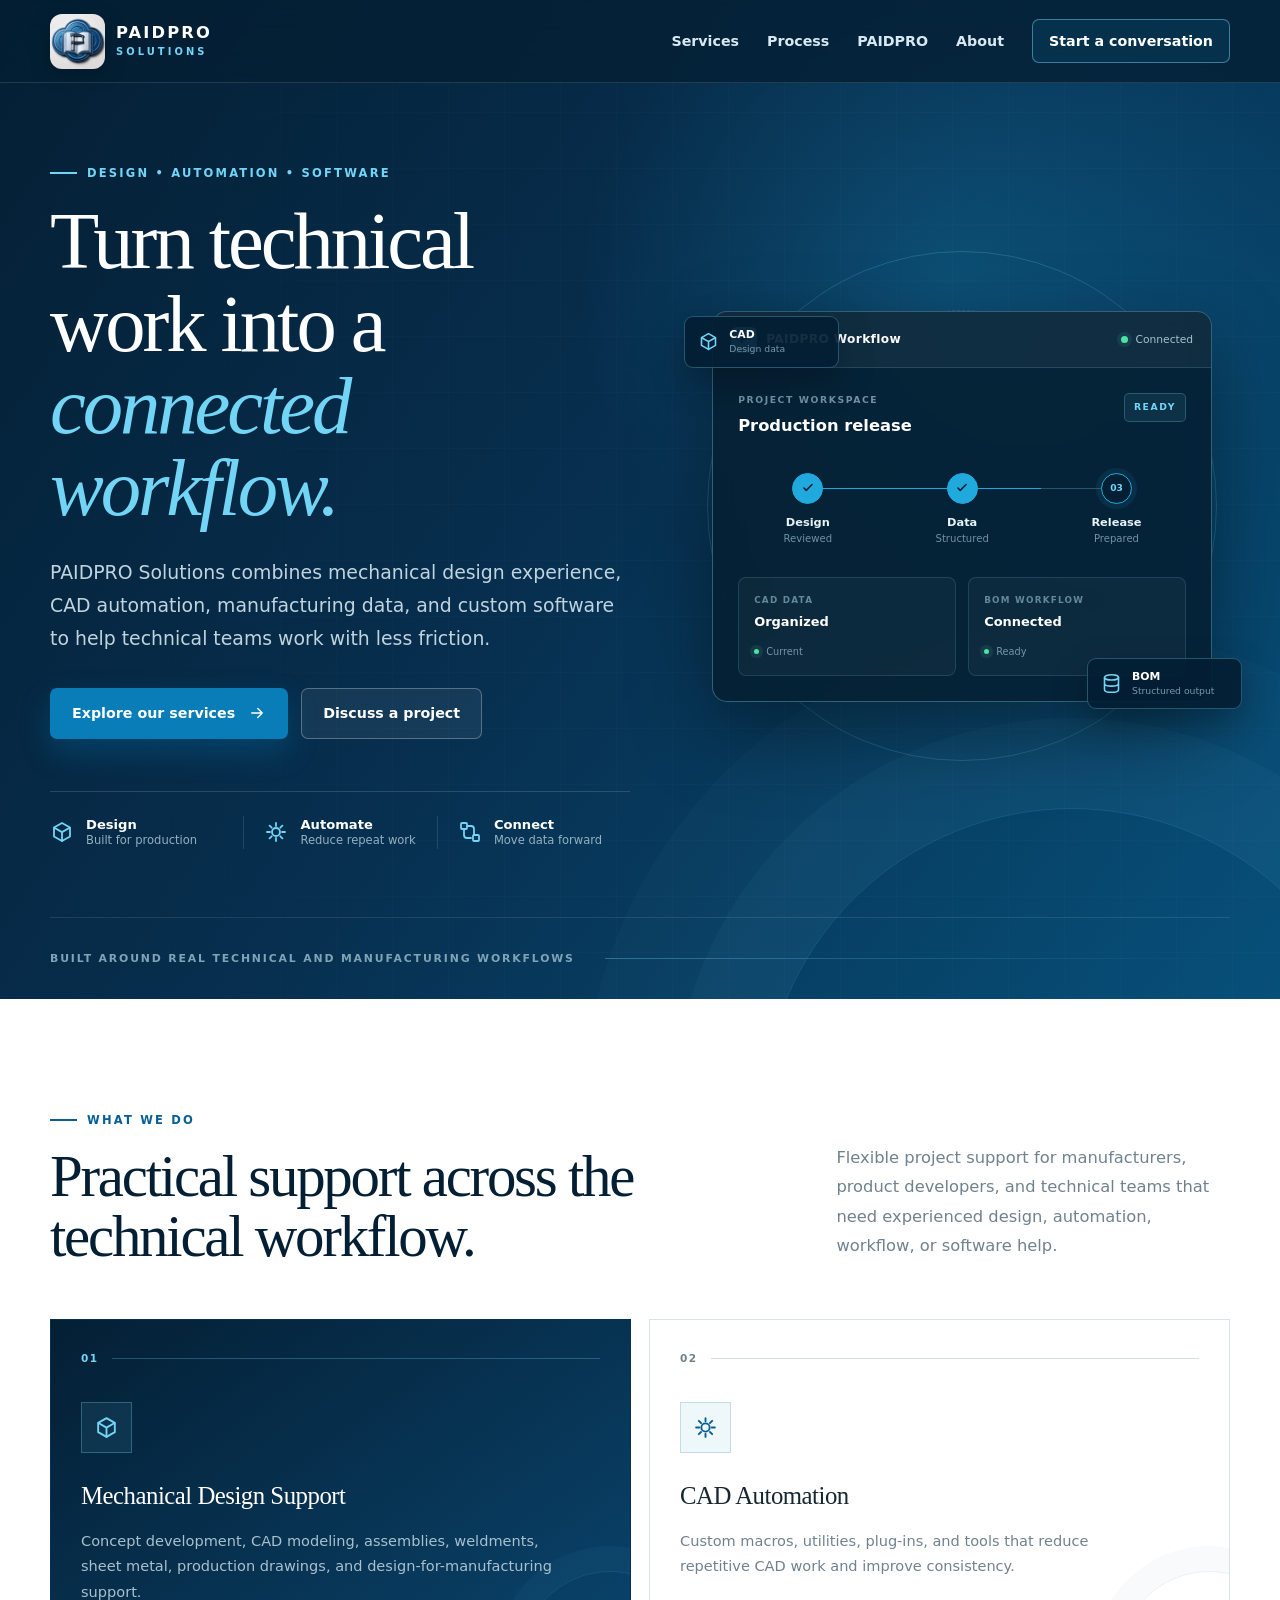
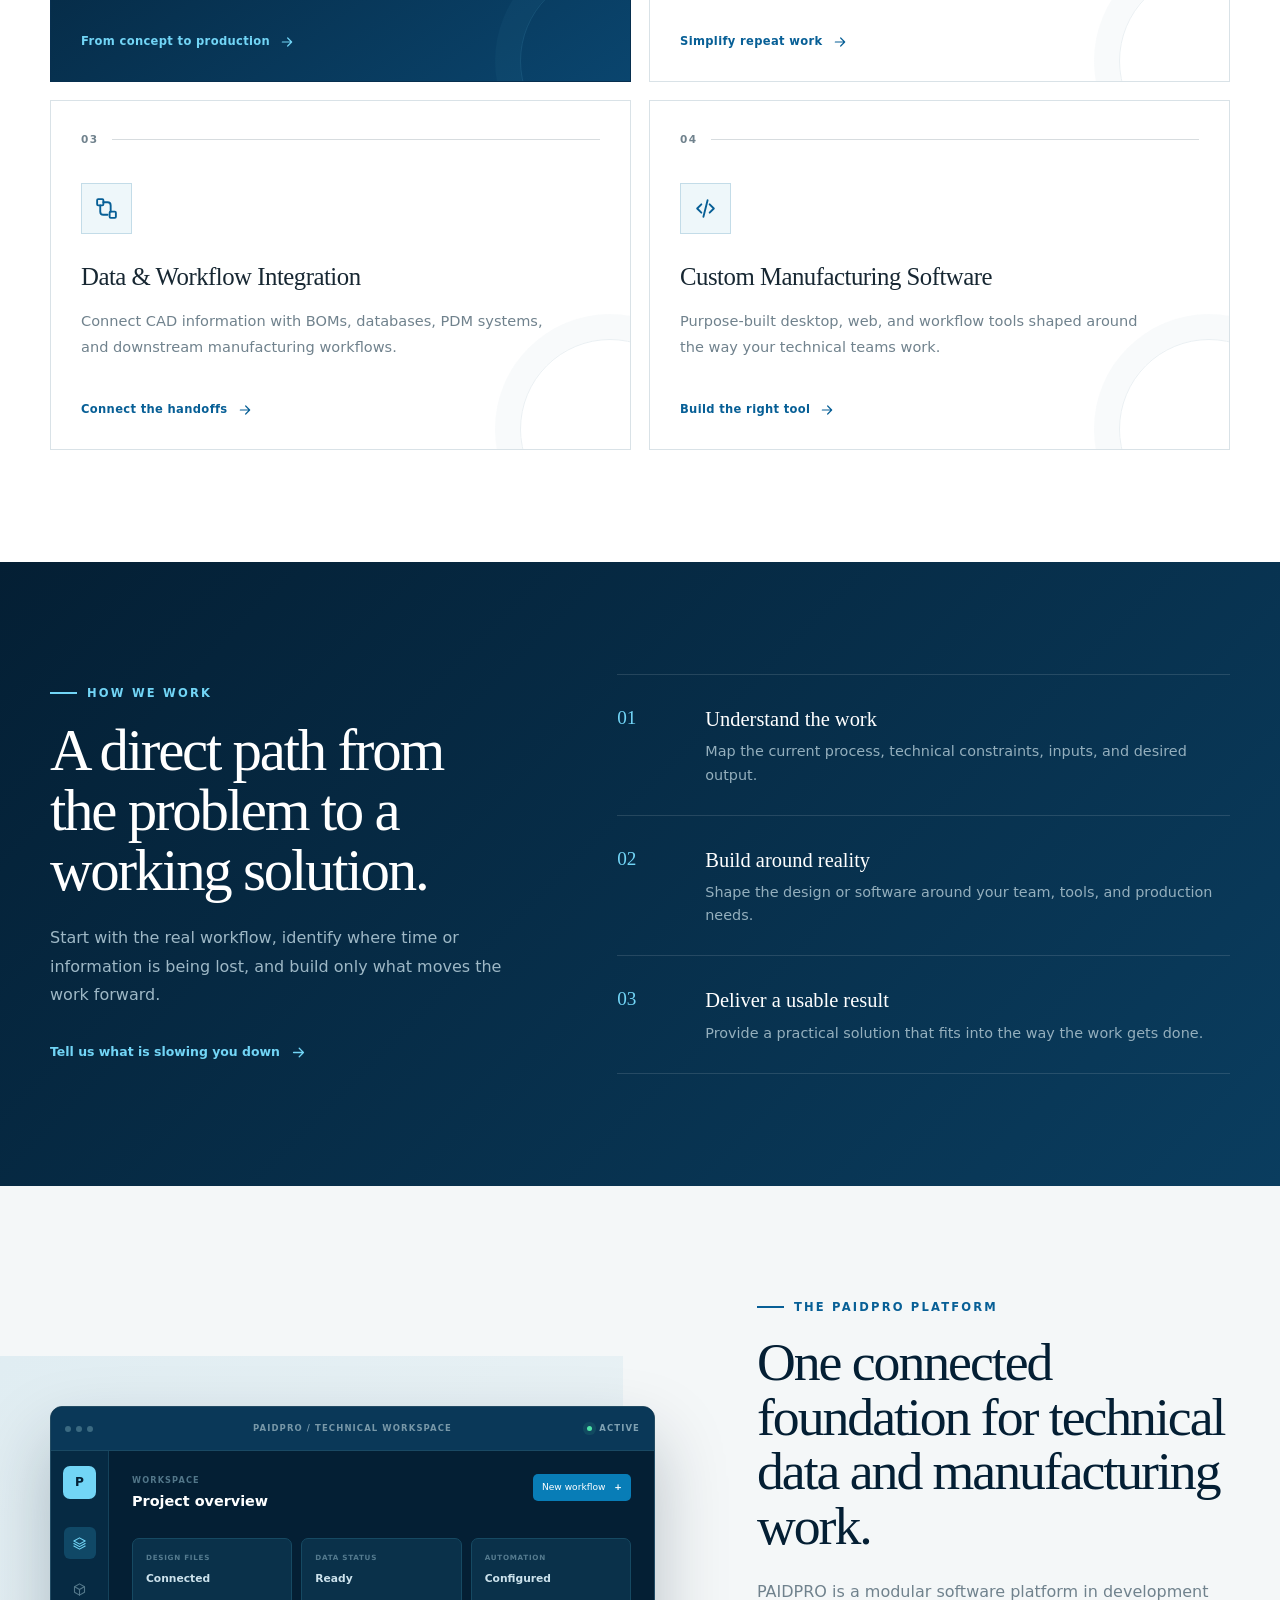
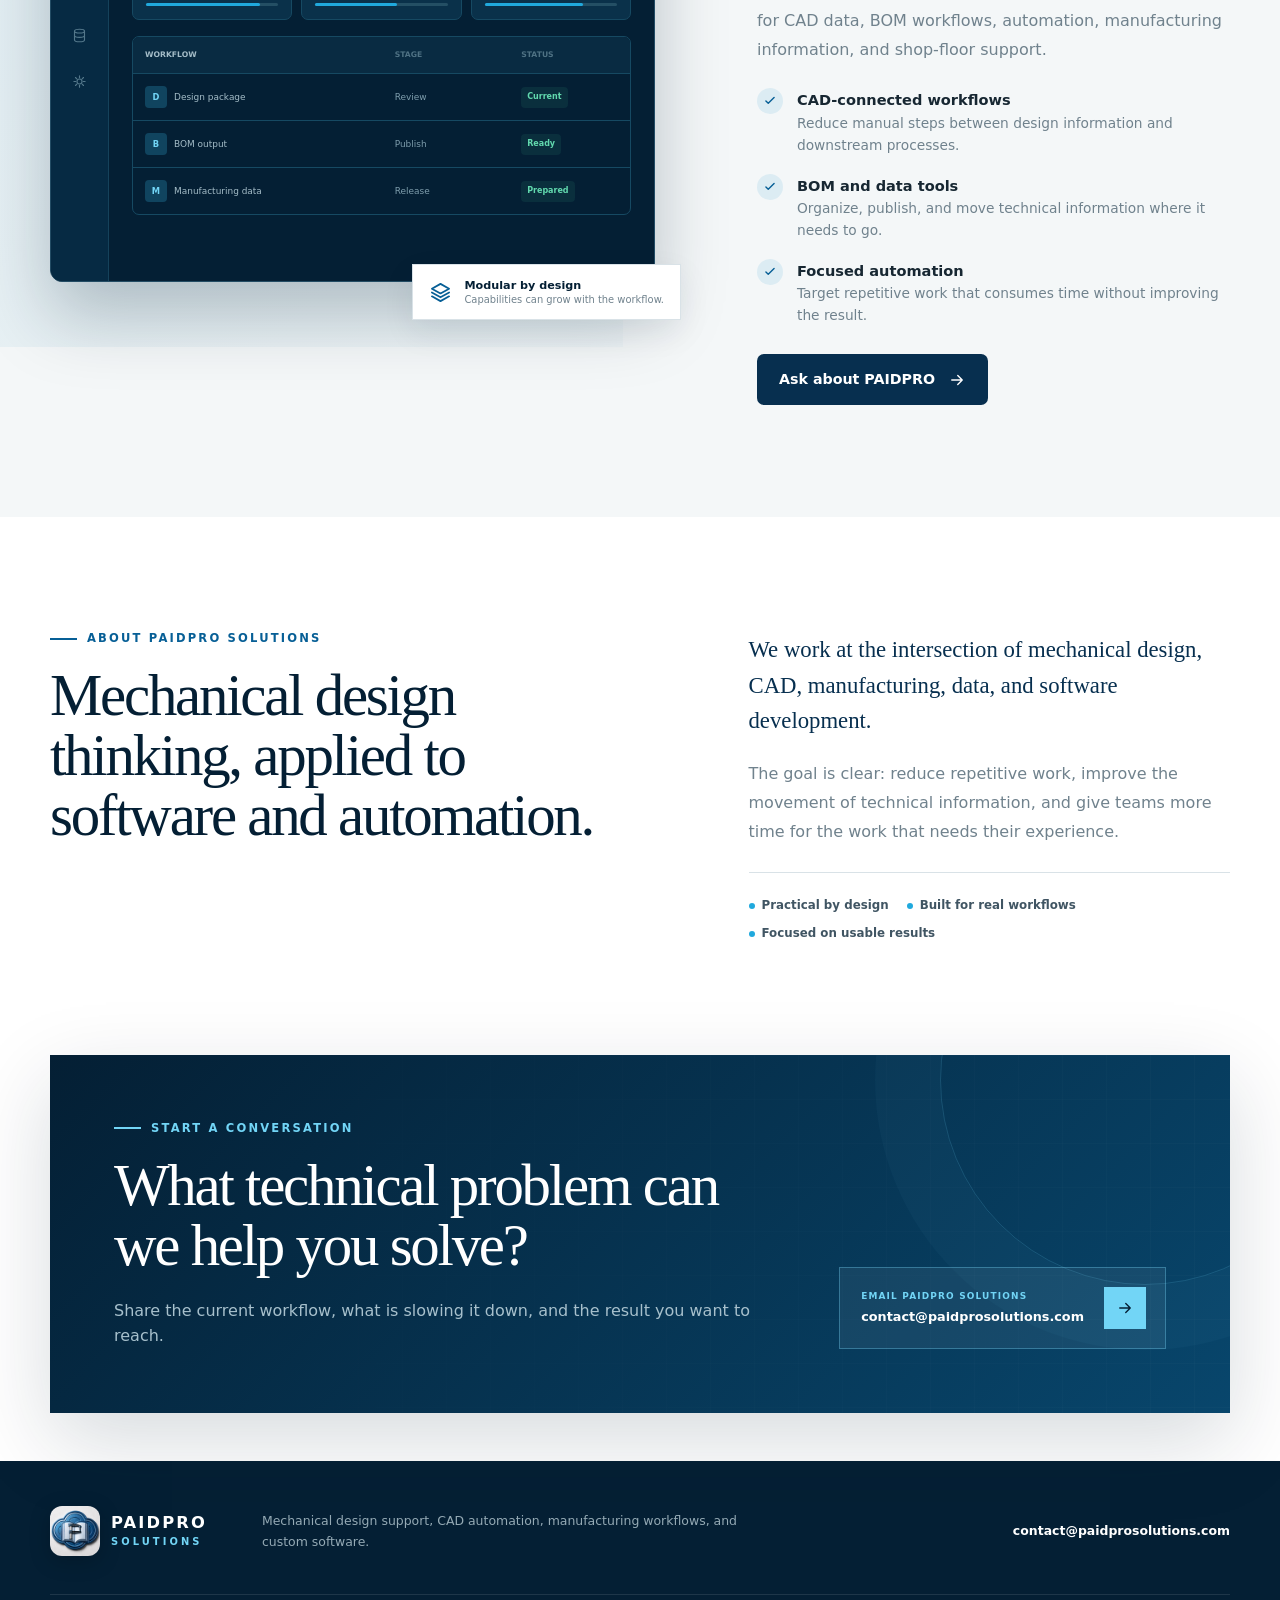
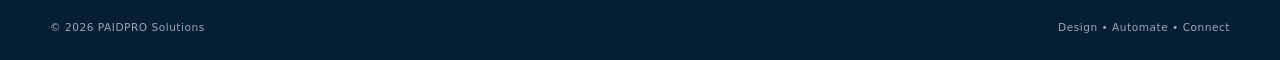
==== index.html @ 62e99c3a "update" ====
<!DOCTYPE html>
<html lang="en">
<head>
  <meta charset="UTF-8" />
  <meta name="viewport" content="width=device-width, initial-scale=1.0" />
  <meta name="description" content="PAIDPRO Solutions provides mechanical design support, CAD automation, manufacturing workflow tools, and custom software development." />
  <meta name="theme-color" content="#072f4f" />
  <title>PAIDPRO Solutions | Design, Automation & Manufacturing Software</title>
  <link rel="icon" type="image/png" href="favicon.png" />
  <link rel="apple-touch-icon" href="apple-touch-icon.png" />
  <link rel="stylesheet" href="styles.css" />
</head>
<body>
  <svg class="icon-library" aria-hidden="true">
    <symbol id="icon-arrow" viewBox="0 0 24 24"><path d="M5 12h14M13 6l6 6-6 6" /></symbol>
    <symbol id="icon-cube" viewBox="0 0 24 24"><path d="m12 3 8 4.5v9L12 21l-8-4.5v-9L12 3Z" /><path d="m4.3 7.7 7.7 4.4 7.7-4.4M12 12v9" /></symbol>
    <symbol id="icon-automation" viewBox="0 0 24 24"><path d="M12 3v3M12 18v3M3 12h3M18 12h3M5.6 5.6l2.1 2.1M16.3 16.3l2.1 2.1M18.4 5.6l-2.1 2.1M7.7 16.3l-2.1 2.1" /><circle cx="12" cy="12" r="4" /></symbol>
    <symbol id="icon-flow" viewBox="0 0 24 24"><rect x="3" y="3" width="6" height="6" rx="1" /><rect x="15" y="15" width="6" height="6" rx="1" /><path d="M9 6h4a3 3 0 0 1 3 3v6M13 18H9a3 3 0 0 1-3-3V9" /></symbol>
    <symbol id="icon-code" viewBox="0 0 24 24"><path d="m8 8-4 4 4 4M16 8l4 4-4 4M14 4l-4 16" /></symbol>
    <symbol id="icon-check" viewBox="0 0 24 24"><path d="m5 12 4 4L19 6" /></symbol>
    <symbol id="icon-layers" viewBox="0 0 24 24"><path d="m12 3 9 5-9 5-9-5 9-5Z" /><path d="m3 12 9 5 9-5M3 16l9 5 9-5" /></symbol>
    <symbol id="icon-database" viewBox="0 0 24 24"><ellipse cx="12" cy="5" rx="8" ry="3" /><path d="M4 5v7c0 1.7 3.6 3 8 3s8-1.3 8-3V5M4 12v7c0 1.7 3.6 3 8 3s8-1.3 8-3v-7" /></symbol>
    <symbol id="icon-menu" viewBox="0 0 24 24"><path d="M4 7h16M4 12h16M4 17h16" /></symbol>
    <symbol id="icon-close" viewBox="0 0 24 24"><path d="m6 6 12 12M18 6 6 18" /></symbol>
  </svg>

  <a class="skip-link" href="#main-content">Skip to content</a>

  <header class="site-header" data-header>
    <div class="container nav-wrap">
      <a class="brand" href="#home" aria-label="PAIDPRO Solutions home">
        <img class="brand-logo" src="images/paidpro-icon.png" alt="" width="58" height="58" />
        <span class="brand-name"><strong>PAIDPRO</strong><span>SOLUTIONS</span></span>
      </a>

      <button class="menu-toggle" type="button" aria-controls="primary-navigation" aria-expanded="false" aria-label="Open navigation">
        <svg class="menu-open" aria-hidden="true"><use href="#icon-menu"></use></svg>
        <svg class="menu-close" aria-hidden="true"><use href="#icon-close"></use></svg>
      </button>

      <nav class="site-nav" id="primary-navigation" aria-label="Primary navigation">
        <a href="#services">Services</a>
        <a href="#process">Process</a>
        <a href="#paidpro">PAIDPRO</a>
        <a href="#about">About</a>
        <a href="#contact" class="nav-cta">Start a conversation</a>
      </nav>
    </div>
  </header>

  <main id="main-content">
    <section id="home" class="hero">
      <div class="hero-grid-lines" aria-hidden="true"></div>
      <div class="container hero-grid">
        <div class="hero-copy">
          <p class="eyebrow"><span></span> Design &bull; Automation &bull; Software</p>
          <h1>Turn technical work into a <em>connected workflow.</em></h1>
          <p class="hero-lead">PAIDPRO Solutions combines mechanical design experience, CAD automation, manufacturing data, and custom software to help technical teams work with less friction.</p>

          <div class="hero-actions">
            <a class="button button-primary" href="#services">Explore our services <svg aria-hidden="true"><use href="#icon-arrow"></use></svg></a>
            <a class="button button-secondary" href="#contact">Discuss a project</a>
          </div>

          <div class="hero-capabilities" aria-label="Core capabilities">
            <div><svg aria-hidden="true"><use href="#icon-cube"></use></svg><span><strong>Design</strong>Built for production</span></div>
            <div><svg aria-hidden="true"><use href="#icon-automation"></use></svg><span><strong>Automate</strong>Reduce repeat work</span></div>
            <div><svg aria-hidden="true"><use href="#icon-flow"></use></svg><span><strong>Connect</strong>Move data forward</span></div>
          </div>
        </div>

        <div class="hero-visual" role="img" aria-label="Concept preview of a connected PAIDPRO design, data, and production workflow">
          <div class="visual-orbit orbit-one" aria-hidden="true"></div>
          <div class="visual-orbit orbit-two" aria-hidden="true"></div>
          <div class="workflow-window">
            <div class="window-header">
              <div class="window-brand"><span class="window-mark">P</span><span>PAIDPRO Workflow</span></div>
              <span class="live-label"><i></i> Connected</span>
            </div>
            <div class="window-body">
              <div class="workflow-heading">
                <div><span>PROJECT WORKSPACE</span><strong>Production release</strong></div>
                <span class="release-tag">READY</span>
              </div>

              <div class="workflow-track" aria-hidden="true">
                <div class="track-line"><span></span></div>
                <div class="track-step complete"><i><svg><use href="#icon-check"></use></svg></i><span><strong>Design</strong>Reviewed</span></div>
                <div class="track-step complete"><i><svg><use href="#icon-check"></use></svg></i><span><strong>Data</strong>Structured</span></div>
                <div class="track-step active"><i>03</i><span><strong>Release</strong>Prepared</span></div>
              </div>

              <div class="workflow-metrics">
                <div><span>CAD DATA</span><strong>Organized</strong><small><i></i> Current</small></div>
                <div><span>BOM WORKFLOW</span><strong>Connected</strong><small><i></i> Ready</small></div>
              </div>
            </div>
          </div>
          <div class="floating-chip chip-cad"><svg aria-hidden="true"><use href="#icon-cube"></use></svg><span><strong>CAD</strong>Design data</span></div>
          <div class="floating-chip chip-bom"><svg aria-hidden="true"><use href="#icon-database"></use></svg><span><strong>BOM</strong>Structured output</span></div>
        </div>
      </div>
      <div class="container hero-note"><span>Built around real technical and manufacturing workflows</span><i aria-hidden="true"></i></div>
    </section>

    <section id="services" class="section services-section">
      <div class="container">
        <div class="section-intro split-heading">
          <div><p class="eyebrow"><span></span> What we do</p><h2>Practical support across the technical workflow.</h2></div>
          <p>Flexible project support for manufacturers, product developers, and technical teams that need experienced design, automation, workflow, or software help.</p>
        </div>

        <div class="service-grid">
          <article class="service-card featured-card">
            <div class="card-topline"><span>01</span><i></i></div>
            <div class="service-icon"><svg aria-hidden="true"><use href="#icon-cube"></use></svg></div>
            <h3>Mechanical Design Support</h3>
            <p>Concept development, CAD modeling, assemblies, weldments, sheet metal, production drawings, and design-for-manufacturing support.</p>
            <span class="card-link">From concept to production <svg aria-hidden="true"><use href="#icon-arrow"></use></svg></span>
          </article>

          <article class="service-card">
            <div class="card-topline"><span>02</span><i></i></div>
            <div class="service-icon"><svg aria-hidden="true"><use href="#icon-automation"></use></svg></div>
            <h3>CAD Automation</h3>
            <p>Custom macros, utilities, plug-ins, and tools that reduce repetitive CAD work and improve consistency.</p>
            <span class="card-link">Simplify repeat work <svg aria-hidden="true"><use href="#icon-arrow"></use></svg></span>
          </article>

          <article class="service-card">
            <div class="card-topline"><span>03</span><i></i></div>
            <div class="service-icon"><svg aria-hidden="true"><use href="#icon-flow"></use></svg></div>
            <h3>Data &amp; Workflow Integration</h3>
            <p>Connect CAD information with BOMs, databases, PDM systems, and downstream manufacturing workflows.</p>
            <span class="card-link">Connect the handoffs <svg aria-hidden="true"><use href="#icon-arrow"></use></svg></span>
          </article>

          <article class="service-card">
            <div class="card-topline"><span>04</span><i></i></div>
            <div class="service-icon"><svg aria-hidden="true"><use href="#icon-code"></use></svg></div>
            <h3>Custom Manufacturing Software</h3>
            <p>Purpose-built desktop, web, and workflow tools shaped around the way your technical teams work.</p>
            <span class="card-link">Build the right tool <svg aria-hidden="true"><use href="#icon-arrow"></use></svg></span>
          </article>
        </div>
      </div>
    </section>

    <section id="process" class="section process-section">
      <div class="container process-grid">
        <div class="process-copy">
          <p class="eyebrow eyebrow-light"><span></span> How we work</p>
          <h2>A direct path from the problem to a working solution.</h2>
          <p>Start with the real workflow, identify where time or information is being lost, and build only what moves the work forward.</p>
          <a class="text-link" href="#contact">Tell us what is slowing you down <svg aria-hidden="true"><use href="#icon-arrow"></use></svg></a>
        </div>

        <ol class="process-list">
          <li><span>01</span><div><strong>Understand the work</strong><p>Map the current process, technical constraints, inputs, and desired output.</p></div></li>
          <li><span>02</span><div><strong>Build around reality</strong><p>Shape the design or software around your team, tools, and production needs.</p></div></li>
          <li><span>03</span><div><strong>Deliver a usable result</strong><p>Provide a practical solution that fits into the way the work gets done.</p></div></li>
        </ol>
      </div>
    </section>

    <section id="paidpro" class="section product-section">
      <div class="container product-grid">
        <div class="product-showcase" role="img" aria-label="Concept preview of the PAIDPRO technical workspace">
          <div class="product-frame">
            <div class="product-frame-bar">
              <div class="frame-dots"><i></i><i></i><i></i></div>
              <span>PAIDPRO / TECHNICAL WORKSPACE</span>
              <span class="frame-status"><i></i> ACTIVE</span>
            </div>
            <div class="product-frame-body">
              <aside class="product-sidebar">
                <div class="product-logo">P</div>
                <span class="selected"><svg aria-hidden="true"><use href="#icon-layers"></use></svg></span>
                <span><svg aria-hidden="true"><use href="#icon-cube"></use></svg></span>
                <span><svg aria-hidden="true"><use href="#icon-database"></use></svg></span>
                <span><svg aria-hidden="true"><use href="#icon-automation"></use></svg></span>
              </aside>
              <div class="product-dashboard">
                <div class="dashboard-title">
                  <div><small>WORKSPACE</small><strong>Project overview</strong></div>
                  <span class="preview-button">New workflow <b>+</b></span>
                </div>
                <div class="dashboard-cards">
                  <div><span>DESIGN FILES</span><strong>Connected</strong><i class="bar bar-long"></i></div>
                  <div><span>DATA STATUS</span><strong>Ready</strong><i class="bar bar-short"></i></div>
                  <div><span>AUTOMATION</span><strong>Configured</strong><i class="bar bar-medium"></i></div>
                </div>
                <div class="dashboard-table">
                  <div class="table-head"><span>Workflow</span><span>Stage</span><span>Status</span></div>
                  <div><span><i class="file-icon">D</i> Design package</span><span>Review</span><b>Current</b></div>
                  <div><span><i class="file-icon">B</i> BOM output</span><span>Publish</span><b>Ready</b></div>
                  <div><span><i class="file-icon">M</i> Manufacturing data</span><span>Release</span><b>Prepared</b></div>
                </div>
              </div>
            </div>
          </div>
          <div class="showcase-tag"><svg aria-hidden="true"><use href="#icon-layers"></use></svg><span><strong>Modular by design</strong>Capabilities can grow with the workflow.</span></div>
        </div>

        <div class="product-copy">
          <p class="eyebrow"><span></span> The PAIDPRO platform</p>
          <h2>One connected foundation for technical data and manufacturing work.</h2>
          <p class="product-lead">PAIDPRO is a modular software platform in development for CAD data, BOM workflows, automation, manufacturing information, and shop-floor support.</p>
          <ul class="feature-list">
            <li><i><svg aria-hidden="true"><use href="#icon-check"></use></svg></i><span><strong>CAD-connected workflows</strong>Reduce manual steps between design information and downstream processes.</span></li>
            <li><i><svg aria-hidden="true"><use href="#icon-check"></use></svg></i><span><strong>BOM and data tools</strong>Organize, publish, and move technical information where it needs to go.</span></li>
            <li><i><svg aria-hidden="true"><use href="#icon-check"></use></svg></i><span><strong>Focused automation</strong>Target repetitive work that consumes time without improving the result.</span></li>
          </ul>
          <a class="button button-dark" href="#contact">Ask about PAIDPRO <svg aria-hidden="true"><use href="#icon-arrow"></use></svg></a>
        </div>
      </div>
    </section>

    <section id="about" class="section about-section">
      <div class="container about-grid">
        <div class="about-heading">
          <p class="eyebrow"><span></span> About PAIDPRO Solutions</p>
          <h2>Mechanical design thinking, applied to software and automation.</h2>
        </div>
        <div class="about-copy">
          <p class="about-lead">We work at the intersection of mechanical design, CAD, manufacturing, data, and software development.</p>
          <p>The goal is clear: reduce repetitive work, improve the movement of technical information, and give teams more time for the work that needs their experience.</p>
          <div class="about-values">
            <span><i></i> Practical by design</span>
            <span><i></i> Built for real workflows</span>
            <span><i></i> Focused on usable results</span>
          </div>
        </div>
      </div>
    </section>

    <section id="contact" class="contact-section">
      <div class="container contact-card">
        <div class="contact-pattern" aria-hidden="true"></div>
        <div class="contact-copy">
          <p class="eyebrow eyebrow-light"><span></span> Start a conversation</p>
          <h2>What technical problem can we help you solve?</h2>
          <p>Share the current workflow, what is slowing it down, and the result you want to reach.</p>
        </div>
        <a class="contact-action" href="mailto:contact@paidprosolutions.com">
          <span><small>EMAIL PAIDPRO SOLUTIONS</small><strong>contact@paidprosolutions.com</strong></span>
          <i><svg aria-hidden="true"><use href="#icon-arrow"></use></svg></i>
        </a>
      </div>
    </section>
  </main>

  <footer class="site-footer">
    <div class="container footer-main">
      <a class="brand footer-brand" href="#home" aria-label="Back to top">
        <img class="brand-logo" src="images/paidpro-icon.png" alt="" width="58" height="58" />
        <span class="brand-name"><strong>PAIDPRO</strong><span>SOLUTIONS</span></span>
      </a>
      <p>Mechanical design support, CAD automation, manufacturing workflows, and custom software.</p>
      <a class="footer-email" href="mailto:contact@paidprosolutions.com">contact@paidprosolutions.com</a>
    </div>
    <div class="container footer-bottom">
      <span>&copy; <span id="year"></span> PAIDPRO Solutions</span>
      <span>Design &bull; Automate &bull; Connect</span>
    </div>
  </footer>

  <script src="script.js"></script>
</body>
</html>
---- styles.css ----
:root {
  --navy-950: #041f34;
  --navy-900: #072f4f;
  --navy-800: #0a456e;
  --blue-700: #075f96;
  --blue-600: #087db7;
  --cyan-500: #20a9dd;
  --cyan-300: #72d5f6;
  --steel-900: #172732;
  --steel-700: #405563;
  --steel-500: #70828d;
  --steel-300: #bdcbd3;
  --steel-200: #d9e2e7;
  --steel-100: #eaf0f3;
  --steel-50: #f4f7f8;
  --white: #ffffff;
  --max-width: 1180px;
  --shadow-sm: 0 12px 32px rgba(10, 44, 67, 0.08);
  --shadow-lg: 0 28px 80px rgba(4, 31, 52, 0.16);
}

*, *::before, *::after { box-sizing: border-box; }
html { scroll-behavior: smooth; scroll-padding-top: 88px; }
body {
  margin: 0;
  color: var(--steel-900);
  background: var(--white);
  font-family: "Segoe UI", Inter, ui-sans-serif, system-ui, -apple-system, BlinkMacSystemFont, sans-serif;
  line-height: 1.6;
  -webkit-font-smoothing: antialiased;
}
body.menu-open { overflow: hidden; }
a { color: inherit; text-decoration: none; }
button { font: inherit; }
svg { display: block; width: 1.25em; height: 1.25em; fill: none; stroke: currentColor; stroke-width: 1.8; stroke-linecap: round; stroke-linejoin: round; }
.icon-library { position: absolute; width: 0; height: 0; overflow: hidden; }
.container { width: min(var(--max-width), calc(100% - 48px)); margin: 0 auto; }
.skip-link { position: fixed; top: 10px; left: 10px; z-index: 3000; padding: 10px 14px; color: var(--white); background: var(--navy-900); border-radius: 6px; transform: translateY(-160%); }
.skip-link:focus { transform: translateY(0); }

.site-header {
  position: fixed;
  inset: 0 0 auto;
  z-index: 1000;
  border-bottom: 1px solid rgba(255, 255, 255, 0.12);
  background: rgba(4, 31, 52, 0.78);
  backdrop-filter: blur(14px);
  transition: background 180ms ease, box-shadow 180ms ease;
}
.site-header.scrolled { background: rgba(4, 31, 52, 0.96); box-shadow: 0 8px 24px rgba(4, 31, 52, 0.14); }
.nav-wrap { min-height: 82px; display: flex; align-items: center; justify-content: space-between; gap: 32px; }
.brand { display: inline-flex; align-items: center; gap: 11px; color: var(--white); }
.brand-logo { width: 55px; height: 55px; object-fit: contain; border-radius: 12px; filter: drop-shadow(0 5px 10px rgba(0, 0, 0, 0.2)); }
.brand-name { display: grid; line-height: 1; }
.brand-name strong { font-size: 1.02rem; letter-spacing: 0.13em; }
.brand-name span { margin-top: 6px; color: var(--cyan-300); font-size: 0.62rem; font-weight: 700; letter-spacing: 0.31em; }
.site-nav { display: flex; align-items: center; gap: 28px; color: #d9e9f1; font-size: 0.89rem; font-weight: 650; }
.site-nav > a:not(.nav-cta) { position: relative; padding: 28px 0; }
.site-nav > a:not(.nav-cta)::after { content: ""; position: absolute; right: 0; bottom: 20px; left: 0; height: 2px; background: var(--cyan-500); transform: scaleX(0); transition: transform 160ms ease; }
.site-nav > a:hover::after, .site-nav > a:focus-visible::after { transform: scaleX(1); }
.nav-cta { padding: 10px 16px; color: var(--white); border: 1px solid rgba(114, 213, 246, 0.48); border-radius: 7px; background: rgba(32, 169, 221, 0.1); }
.nav-cta:hover { background: rgba(32, 169, 221, 0.2); }
.menu-toggle { display: none; width: 44px; height: 44px; padding: 0; color: var(--white); border: 1px solid rgba(255,255,255,.24); border-radius: 7px; background: rgba(255,255,255,.06); align-items: center; justify-content: center; cursor: pointer; }
.menu-toggle svg { width: 23px; height: 23px; }
.menu-close { display: none; }
.menu-toggle[aria-expanded="true"] .menu-open { display: none; }
.menu-toggle[aria-expanded="true"] .menu-close { display: block; }

.hero {
  position: relative;
  overflow: hidden;
  min-height: 860px;
  padding: 164px 0 0;
  color: var(--white);
  background:
    radial-gradient(circle at 74% 28%, rgba(32, 169, 221, 0.22), transparent 31%),
    linear-gradient(125deg, var(--navy-950) 0%, var(--navy-900) 48%, #07507a 100%);
}
.hero::after { content: ""; position: absolute; right: -8%; bottom: -43%; width: 620px; height: 620px; border: 1px solid rgba(114, 213, 246, 0.16); border-radius: 50%; box-shadow: 0 0 0 90px rgba(114, 213, 246, 0.035), 0 0 0 180px rgba(114, 213, 246, 0.025); }
.hero-grid-lines { position: absolute; inset: 0; opacity: 0.2; background-image: linear-gradient(rgba(255,255,255,.08) 1px, transparent 1px), linear-gradient(90deg, rgba(255,255,255,.08) 1px, transparent 1px); background-size: 56px 56px; mask-image: linear-gradient(to right, transparent 3%, black 38%, black 100%); }
.hero-grid { position: relative; z-index: 2; display: grid; grid-template-columns: minmax(0, 1.04fr) minmax(420px, .96fr); gap: 64px; align-items: center; }
.eyebrow { display: flex; align-items: center; gap: 10px; margin: 0 0 18px; color: var(--blue-700); font-size: 0.72rem; font-weight: 800; letter-spacing: 0.19em; text-transform: uppercase; }
.eyebrow > span { width: 27px; height: 2px; background: currentColor; }
.eyebrow-light { color: var(--cyan-300); }
.hero .eyebrow { color: var(--cyan-300); }
.hero h1, .section h2, .contact-card h2 { margin: 0; font-family: Georgia, "Times New Roman", serif; font-weight: 500; letter-spacing: -0.038em; line-height: 1.02; }
.hero h1 { max-width: 720px; font-size: clamp(3.4rem, 6.3vw, 5.5rem); }
.hero h1 em { color: var(--cyan-300); font-weight: 500; }
.hero-lead { max-width: 650px; margin: 27px 0 0; color: #c0d4df; font-size: clamp(1.04rem, 1.6vw, 1.18rem); line-height: 1.75; }
.hero-actions { display: flex; flex-wrap: wrap; gap: 13px; margin-top: 32px; }
.button { min-height: 51px; display: inline-flex; align-items: center; justify-content: center; gap: 13px; padding: 0 21px; border: 1px solid transparent; border-radius: 7px; font-size: 0.89rem; font-weight: 750; transition: transform 160ms ease, background 160ms ease, border-color 160ms ease, box-shadow 160ms ease; }
.button:hover { transform: translateY(-2px); }
.button svg { width: 18px; height: 18px; transition: transform 160ms ease; }
.button:hover svg { transform: translateX(3px); }
.button-primary { color: var(--white); background: var(--blue-600); box-shadow: 0 13px 30px rgba(0, 122, 182, .3); }
.button-primary:hover { background: #098dcc; box-shadow: 0 16px 36px rgba(0, 122, 182, .38); }
.button-secondary { color: var(--white); border-color: rgba(255,255,255,.28); background: rgba(255,255,255,.06); }
.button-secondary:hover { border-color: rgba(255,255,255,.46); background: rgba(255,255,255,.1); }
.hero-capabilities { display: grid; grid-template-columns: repeat(3, 1fr); max-width: 690px; margin-top: 52px; padding-top: 24px; border-top: 1px solid rgba(255,255,255,.14); }
.hero-capabilities > div { display: flex; align-items: center; gap: 12px; padding-right: 16px; }
.hero-capabilities > div + div { padding-left: 20px; border-left: 1px solid rgba(255,255,255,.12); }
.hero-capabilities svg { flex: 0 0 auto; width: 24px; height: 24px; color: var(--cyan-300); }
.hero-capabilities span { display: grid; color: #95b0bf; font-size: 0.72rem; line-height: 1.35; }
.hero-capabilities strong { color: var(--white); font-size: 0.82rem; }

.hero-visual { position: relative; min-height: 520px; display: grid; place-items: center; }
.visual-orbit { position: absolute; border: 1px solid rgba(114, 213, 246, .2); border-radius: 50%; }
.orbit-one { width: 510px; height: 510px; }
.orbit-two { width: 392px; height: 392px; border-style: dashed; animation: slow-spin 55s linear infinite; }
@keyframes slow-spin { to { transform: rotate(360deg); } }
.workflow-window { position: relative; z-index: 2; width: min(100%, 500px); overflow: hidden; border: 1px solid rgba(135, 211, 239, .35); border-radius: 15px; background: rgba(5, 31, 49, .88); box-shadow: 0 30px 80px rgba(0,0,0,.38); backdrop-filter: blur(16px); }
.window-header { min-height: 56px; display: flex; align-items: center; justify-content: space-between; gap: 18px; padding: 0 18px; border-bottom: 1px solid rgba(135, 211, 239, .18); background: rgba(255,255,255,.045); }
.window-brand { display: flex; align-items: center; gap: 9px; font-size: .76rem; font-weight: 750; letter-spacing: .03em; }
.window-mark { width: 26px; height: 26px; display: grid; place-items: center; color: var(--navy-950); border-radius: 6px; background: var(--cyan-300); font-size: .75rem; font-weight: 900; }
.live-label { display: flex; align-items: center; gap: 7px; color: #a7c1ce; font-size: .67rem; }
.live-label i, .workflow-metrics small i, .frame-status i { width: 7px; height: 7px; border-radius: 50%; background: #4de2a6; box-shadow: 0 0 0 4px rgba(77,226,166,.1); }
.window-body { padding: 25px; }
.workflow-heading { display: flex; align-items: flex-start; justify-content: space-between; gap: 20px; }
.workflow-heading > div { display: grid; gap: 5px; }
.workflow-heading span { color: #6f94a7; font-size: .58rem; font-weight: 800; letter-spacing: .17em; }
.workflow-heading strong { font-size: 1.02rem; }
.release-tag { padding: 6px 9px; color: var(--cyan-300) !important; border: 1px solid rgba(114,213,246,.25); border-radius: 5px; background: rgba(114,213,246,.08); }
.workflow-track { position: relative; display: grid; grid-template-columns: repeat(3, 1fr); gap: 15px; margin: 34px 0 30px; }
.track-line { position: absolute; top: 15px; left: 15%; right: 15%; height: 1px; background: #28546a; }
.track-line span { display: block; width: 75%; height: 1px; background: var(--cyan-500); }
.track-step { position: relative; z-index: 1; display: grid; place-items: center; gap: 9px; text-align: center; }
.track-step i { width: 31px; height: 31px; display: grid; place-items: center; color: #7694a4; border: 1px solid #2b586e; border-radius: 50%; background: var(--navy-950); font-size: .57rem; font-style: normal; font-weight: 800; }
.track-step.complete i { color: var(--navy-950); border-color: var(--cyan-500); background: var(--cyan-500); }
.track-step.active i { color: var(--cyan-300); border-color: var(--cyan-500); box-shadow: 0 0 0 5px rgba(32,169,221,.09); }
.track-step svg { width: 14px; height: 14px; stroke-width: 2.7; }
.track-step span { display: grid; color: #6f94a7; font-size: .63rem; }
.track-step strong { color: #e8f3f7; font-size: .71rem; }
.workflow-metrics { display: grid; grid-template-columns: 1fr 1fr; gap: 12px; }
.workflow-metrics > div { display: grid; padding: 15px; border: 1px solid rgba(135,211,239,.15); border-radius: 8px; background: rgba(255,255,255,.035); }
.workflow-metrics span { color: #63899c; font-size: .55rem; font-weight: 800; letter-spacing: .14em; }
.workflow-metrics strong { margin: 5px 0 11px; font-size: .81rem; }
.workflow-metrics small { display: flex; align-items: center; gap: 7px; color: #7697a7; font-size: .61rem; }
.workflow-metrics small i { width: 5px; height: 5px; }
.floating-chip { position: absolute; z-index: 3; min-width: 155px; display: flex; align-items: center; gap: 10px; padding: 11px 13px; border: 1px solid rgba(114,213,246,.3); border-radius: 9px; background: rgba(4,31,52,.93); box-shadow: 0 14px 35px rgba(0,0,0,.25); }
.floating-chip svg { flex: 0 0 auto; width: 21px; height: 21px; color: var(--cyan-300); }
.floating-chip span { display: grid; color: #7898a8; font-size: .58rem; line-height: 1.35; }
.floating-chip strong { color: var(--white); font-size: .68rem; }
.chip-cad { top: 70px; left: -10px; }
.chip-bom { right: -12px; bottom: 57px; }
.hero-note { position: relative; z-index: 2; min-height: 82px; display: flex; align-items: center; gap: 30px; margin-top: 68px; color: #7fa4b6; border-top: 1px solid rgba(255,255,255,.1); font-size: .68rem; font-weight: 750; letter-spacing: .17em; text-transform: uppercase; }
.hero-note i { flex: 1; height: 1px; background: linear-gradient(90deg, rgba(114,213,246,.35), transparent); }

.section { padding: 112px 0; }
.section h2, .contact-card h2 { font-size: clamp(2.55rem, 4.6vw, 4rem); color: var(--navy-950); }
.split-heading { display: grid; grid-template-columns: minmax(0, 1.15fr) minmax(280px, .65fr); gap: 90px; align-items: end; margin-bottom: 52px; }
.split-heading > p { margin: 0 0 7px; color: var(--steel-500); font-size: 1.02rem; line-height: 1.8; }
.service-grid { display: grid; grid-template-columns: repeat(2, 1fr); gap: 18px; }
.service-card { position: relative; min-height: 350px; display: flex; flex-direction: column; padding: 30px; overflow: hidden; border: 1px solid var(--steel-200); background: var(--white); transition: transform 180ms ease, box-shadow 180ms ease, border-color 180ms ease; }
.service-card:hover { z-index: 2; transform: translateY(-5px); border-color: #b2d3e3; box-shadow: var(--shadow-lg); }
.service-card::after { content: ""; position: absolute; right: -70px; bottom: -70px; width: 180px; height: 180px; border: 1px solid var(--steel-100); border-radius: 50%; box-shadow: 0 0 0 25px rgba(234,240,243,.34); }
.featured-card { color: var(--white); border-color: var(--navy-900); background: linear-gradient(145deg, var(--navy-950), var(--navy-800)); }
.featured-card::after { border-color: rgba(114,213,246,.12); box-shadow: 0 0 0 25px rgba(114,213,246,.035); }
.card-topline { display: flex; align-items: center; gap: 13px; color: var(--steel-500); font-size: .66rem; font-weight: 800; letter-spacing: .14em; }
.featured-card .card-topline { color: var(--cyan-300); }
.card-topline i { flex: 1; height: 1px; background: currentColor; opacity: .28; }
.service-icon { width: 51px; height: 51px; display: grid; place-items: center; margin: 35px 0 23px; color: var(--blue-700); border: 1px solid #c3dce8; background: #eef7fa; }
.service-icon svg { width: 25px; height: 25px; }
.featured-card .service-icon { color: var(--cyan-300); border-color: rgba(114,213,246,.3); background: rgba(114,213,246,.08); }
.service-card h3 { margin: 0 0 12px; font-family: Georgia, "Times New Roman", serif; font-size: 1.55rem; font-weight: 500; letter-spacing: -.02em; }
.service-card p { max-width: 480px; margin: 0; color: var(--steel-500); font-size: .91rem; line-height: 1.75; }
.featured-card p { color: #a9c1ce; }
.card-link { position: relative; z-index: 1; display: flex; align-items: center; gap: 9px; margin-top: auto; padding-top: 28px; color: var(--blue-700); font-size: .72rem; font-weight: 800; letter-spacing: .03em; }
.featured-card .card-link { color: var(--cyan-300); }
.card-link svg { width: 16px; height: 16px; }

.process-section { color: var(--white); background: linear-gradient(135deg, var(--navy-950), #0a3d5f); }
.process-grid { display: grid; grid-template-columns: minmax(0, .86fr) minmax(420px, 1.14fr); gap: 105px; align-items: center; }
.process-copy h2 { color: var(--white); }
.process-copy > p:not(.eyebrow) { max-width: 530px; margin: 23px 0 28px; color: #9eb8c6; line-height: 1.8; }
.text-link { display: inline-flex; align-items: center; gap: 10px; color: var(--cyan-300); font-size: .78rem; font-weight: 800; }
.text-link svg { width: 17px; height: 17px; }
.process-list { padding: 0; margin: 0; list-style: none; border-top: 1px solid rgba(255,255,255,.12); }
.process-list li { display: grid; grid-template-columns: 66px 1fr; gap: 22px; padding: 28px 0; border-bottom: 1px solid rgba(255,255,255,.12); }
.process-list > li > span { color: var(--cyan-300); font-family: Georgia, "Times New Roman", serif; font-size: 1.2rem; }
.process-list div { display: grid; gap: 5px; }
.process-list strong { font-family: Georgia, "Times New Roman", serif; font-size: 1.28rem; font-weight: 500; }
.process-list p { margin: 0; color: #94afbd; font-size: .9rem; }

.product-section { overflow: hidden; background: var(--steel-50); }
.product-grid { display: grid; grid-template-columns: minmax(0, 1.08fr) minmax(370px, .82fr); gap: 84px; align-items: center; }
.product-showcase { position: relative; min-width: 0; padding: 50px 18px 65px 0; }
.product-showcase::before { content: ""; position: absolute; inset: 0 8% 0 -30vw; background: linear-gradient(135deg, #dcebf1, #eef4f6); }
.product-frame { position: relative; z-index: 1; overflow: hidden; border: 1px solid #234c64; border-radius: 12px; background: var(--navy-950); box-shadow: 0 34px 70px rgba(4,31,52,.25); }
.product-frame-bar { min-height: 44px; display: grid; grid-template-columns: 1fr auto 1fr; align-items: center; padding: 0 14px; color: #7898a8; border-bottom: 1px solid #1a4963; background: #0a3858; font-size: .53rem; font-weight: 800; letter-spacing: .13em; }
.frame-dots { display: flex; gap: 5px; }
.frame-dots i { width: 6px; height: 6px; border-radius: 50%; background: #3b6a81; }
.frame-status { justify-self: end; display: flex; align-items: center; gap: 7px; color: #7fa1b2; }
.frame-status i { width: 5px; height: 5px; }
.product-frame-body { min-height: 430px; display: grid; grid-template-columns: 58px 1fr; }
.product-sidebar { display: flex; align-items: center; flex-direction: column; gap: 14px; padding: 15px 9px; border-right: 1px solid #15425b; background: #062a43; }
.product-logo { width: 33px; height: 33px; display: grid; place-items: center; margin-bottom: 14px; color: var(--navy-950); border-radius: 7px; background: var(--cyan-300); font-size: .76rem; font-weight: 900; }
.product-sidebar > span { width: 32px; height: 32px; display: grid; place-items: center; color: #54788b; border-radius: 6px; }
.product-sidebar > span.selected { color: var(--cyan-300); background: #104866; }
.product-sidebar svg { width: 15px; height: 15px; }
.product-dashboard { min-width: 0; padding: 23px; }
.dashboard-title { display: flex; align-items: flex-start; justify-content: space-between; gap: 15px; }
.dashboard-title > div { display: grid; gap: 3px; }
.dashboard-title small { color: #527689; font-size: .51rem; font-weight: 800; letter-spacing: .14em; }
.dashboard-title strong { color: var(--white); font-size: .9rem; }
.preview-button { padding: 6px 9px; color: var(--white); border-radius: 5px; background: var(--blue-600); font-size: .57rem; }
.preview-button b { margin-left: 6px; }
.dashboard-cards { display: grid; grid-template-columns: repeat(3, 1fr); gap: 9px; margin: 25px 0 16px; }
.dashboard-cards > div { min-width: 0; display: grid; padding: 13px; overflow: hidden; border: 1px solid #164962; border-radius: 7px; background: #0a314a; }
.dashboard-cards span { color: #557b8f; font-size: .45rem; font-weight: 800; letter-spacing: .1em; white-space: nowrap; }
.dashboard-cards strong { margin: 6px 0 16px; color: #cce2ec; font-size: .67rem; }
.bar { position: relative; display: block; height: 3px; border-radius: 5px; background: #244f64; }
.bar::after { content: ""; display: block; height: 3px; border-radius: 5px; background: var(--cyan-500); }
.bar-long::after { width: 86%; }
.bar-short::after { width: 62%; }
.bar-medium::after { width: 74%; }
.dashboard-table { overflow: hidden; border: 1px solid #164962; border-radius: 7px; }
.dashboard-table > div { min-width: 390px; display: grid; grid-template-columns: 1.35fr .65fr .55fr; align-items: center; gap: 12px; padding: 12px; color: #7e9dac; border-bottom: 1px solid #164962; font-size: .56rem; }
.dashboard-table > div:last-child { border: 0; }
.dashboard-table .table-head { color: #4f7284; background: #092b42; font-size: .48rem; font-weight: 800; text-transform: uppercase; }
.dashboard-table span:first-child { display: flex; align-items: center; gap: 7px; color: #a5bdc8; }
.file-icon { width: 22px; height: 22px; display: grid; place-items: center; color: var(--cyan-300); border-radius: 4px; background: #10445f; font-size: .52rem; font-style: normal; font-weight: 800; }
.dashboard-table b { width: fit-content; padding: 4px 6px; color: #62d9ae; border-radius: 4px; background: rgba(77,226,166,.08); font-size: .5rem; }
.showcase-tag { position: absolute; z-index: 2; right: -8px; bottom: 27px; display: flex; align-items: center; gap: 12px; padding: 13px 16px; border: 1px solid var(--steel-200); background: var(--white); box-shadow: var(--shadow-sm); }
.showcase-tag svg { width: 23px; height: 23px; color: var(--blue-700); }
.showcase-tag span { display: grid; color: var(--steel-500); font-size: .62rem; line-height: 1.35; }
.showcase-tag strong { color: var(--navy-950); font-size: .7rem; }
.product-copy h2 { font-size: clamp(2.5rem, 4.2vw, 3.75rem); }
.product-lead { margin: 24px 0; color: var(--steel-500); line-height: 1.8; }
.feature-list { display: grid; gap: 18px; padding: 0; margin: 0 0 28px; list-style: none; }
.feature-list li { display: grid; grid-template-columns: 28px 1fr; gap: 12px; }
.feature-list > li > i { width: 26px; height: 26px; display: grid; place-items: center; color: var(--blue-700); border-radius: 50%; background: #dcecf3; }
.feature-list svg { width: 14px; height: 14px; stroke-width: 2.4; }
.feature-list span { display: grid; color: var(--steel-500); font-size: .86rem; line-height: 1.6; }
.feature-list strong { color: var(--steel-900); font-size: .91rem; }
.button-dark { color: var(--white); background: var(--navy-900); }
.button-dark:hover { background: var(--navy-800); }

.about-grid { display: grid; grid-template-columns: minmax(0, .88fr) minmax(360px, .72fr); gap: 110px; align-items: start; }
.about-lead { margin-top: 3px !important; color: var(--navy-900) !important; font-family: Georgia, "Times New Roman", serif; font-size: 1.42rem !important; line-height: 1.55 !important; }
.about-copy > p { margin: 22px 0 0; color: var(--steel-500); line-height: 1.8; }
.about-values { display: flex; flex-wrap: wrap; gap: 9px 18px; margin-top: 26px; padding-top: 23px; border-top: 1px solid var(--steel-200); }
.about-values span { display: flex; align-items: center; gap: 7px; color: var(--steel-700); font-size: .74rem; font-weight: 700; }
.about-values i { width: 6px; height: 6px; border-radius: 50%; background: var(--cyan-500); }

.contact-section { padding: 0 0 48px; }
.contact-card { position: relative; overflow: hidden; display: grid; grid-template-columns: minmax(0, 1fr) auto; gap: 64px; align-items: end; padding: 64px; color: var(--white); background: linear-gradient(135deg, var(--navy-950), #08466c); box-shadow: var(--shadow-lg); }
.contact-pattern { position: absolute; inset: 0; opacity: .22; background-image: linear-gradient(rgba(255,255,255,.08) 1px, transparent 1px), linear-gradient(90deg, rgba(255,255,255,.08) 1px, transparent 1px); background-size: 44px 44px; mask-image: linear-gradient(90deg, transparent, black); }
.contact-card::after { content: ""; position: absolute; right: -120px; top: -180px; width: 410px; height: 410px; border: 1px solid rgba(114,213,246,.17); border-radius: 50%; box-shadow: 0 0 0 65px rgba(114,213,246,.03); }
.contact-copy, .contact-action { position: relative; z-index: 2; }
.contact-card h2 { max-width: 720px; color: var(--white); }
.contact-copy > p:last-child { max-width: 650px; margin: 22px 0 0; color: #a7c0cc; }
.contact-action { min-width: 325px; display: flex; align-items: center; justify-content: space-between; gap: 20px; padding: 19px 19px 19px 21px; border: 1px solid rgba(114,213,246,.35); background: rgba(255,255,255,.06); transition: background 160ms ease, transform 160ms ease; }
.contact-action:hover { transform: translateY(-2px); background: rgba(255,255,255,.1); }
.contact-action > span { display: grid; gap: 4px; }
.contact-action small { color: var(--cyan-300); font-size: .56rem; font-weight: 800; letter-spacing: .13em; }
.contact-action strong { font-size: .8rem; }
.contact-action > i { width: 42px; height: 42px; display: grid; place-items: center; color: var(--navy-950); background: var(--cyan-300); }
.contact-action svg { width: 18px; height: 18px; }

.site-footer { color: #95aab5; background: var(--navy-950); }
.footer-main { display: grid; grid-template-columns: auto minmax(250px, 1fr) auto; gap: 55px; align-items: center; padding-top: 45px; padding-bottom: 38px; }
.footer-brand .brand-logo { width: 50px; height: 50px; }
.footer-main p { max-width: 510px; margin: 0; font-size: .78rem; line-height: 1.7; }
.footer-email { color: var(--white); font-size: .78rem; font-weight: 700; }
.footer-email:hover { color: var(--cyan-300); }
.footer-bottom { min-height: 66px; display: flex; align-items: center; justify-content: space-between; gap: 24px; border-top: 1px solid rgba(255,255,255,.1); font-size: .66rem; letter-spacing: .05em; }
:focus-visible { outline: 3px solid var(--cyan-300); outline-offset: 4px; }

@media (max-width: 1060px) {
  .hero { min-height: auto; }
  .hero-grid { grid-template-columns: 1fr; }
  .hero-copy { max-width: 780px; }
  .hero-visual { width: min(680px, 100%); margin: 0 auto; }
  .hero-note { margin-top: 30px; }
  .process-grid { gap: 60px; }
  .product-grid { grid-template-columns: 1fr; }
  .product-showcase { width: min(760px, 100%); }
  .product-showcase::before { right: 0; }
  .contact-card { grid-template-columns: 1fr; gap: 38px; align-items: start; }
  .contact-action { width: fit-content; }
  .footer-main { grid-template-columns: auto 1fr; }
  .footer-email { grid-column: 2; }
}

@media (max-width: 820px) {
  .site-header { background: rgba(4,31,52,.95); }
  .menu-toggle { display: flex; }
  .site-nav { position: absolute; top: 82px; left: 24px; right: 24px; display: none; align-items: stretch; gap: 3px; padding: 14px; border: 1px solid rgba(114,213,246,.22); background: var(--navy-950); box-shadow: 0 22px 50px rgba(0,0,0,.3); }
  .site-nav.open { display: flex; flex-direction: column; }
  .site-nav > a:not(.nav-cta) { padding: 13px 12px; }
  .site-nav > a:not(.nav-cta)::after { display: none; }
  .site-nav a:hover { background: rgba(255,255,255,.06); }
  .nav-cta { margin-top: 6px; text-align: center; }
  .split-heading, .process-grid, .about-grid { grid-template-columns: 1fr; gap: 34px; }
  .split-heading { align-items: start; }
  .split-heading > p { max-width: 640px; }
  .service-grid { grid-template-columns: 1fr; }
  .service-card { min-height: 320px; }
  .process-list { margin-top: 8px; }
  .footer-main { gap: 26px; }
}

@media (max-width: 620px) {
  .container { width: min(var(--max-width), calc(100% - 30px)); }
  .nav-wrap { min-height: 74px; }
  .brand-logo { width: 48px; height: 48px; }
  .brand-name strong { font-size: .9rem; }
  .brand-name span { font-size: .54rem; }
  .site-nav { top: 74px; left: 15px; right: 15px; }
  .hero { padding-top: 132px; }
  .hero h1 { font-size: clamp(3rem, 14vw, 4.25rem); }
  .hero-actions { align-items: stretch; flex-direction: column; }
  .button { width: 100%; }
  .hero-capabilities { grid-template-columns: 1fr; gap: 14px; }
  .hero-capabilities > div, .hero-capabilities > div + div { padding: 0; border: 0; }
  .hero-visual { min-height: 445px; margin-top: 14px; }
  .orbit-one { width: 400px; height: 400px; }
  .orbit-two { width: 310px; height: 310px; }
  .window-body { padding: 19px 15px; }
  .workflow-window { width: calc(100% - 14px); }
  .floating-chip { display: none; }
  .workflow-metrics { gap: 8px; }
  .workflow-metrics > div { padding: 12px; }
  .hero-note { min-height: 70px; margin-top: 10px; }
  .section { padding: 82px 0; }
  .section h2, .contact-card h2 { font-size: clamp(2.35rem, 12vw, 3.25rem); }
  .service-card { min-height: 340px; padding: 24px; }
  .process-list li { grid-template-columns: 48px 1fr; gap: 13px; }
  .product-showcase { padding: 32px 0 60px; }
  .product-showcase::before { inset: 0 -15px; }
  .product-frame-body { min-height: 380px; grid-template-columns: 46px 1fr; }
  .product-sidebar { padding-right: 6px; padding-left: 6px; }
  .product-dashboard { overflow: hidden; padding: 16px 12px; }
  .preview-button { display: none; }
  .dashboard-cards { grid-template-columns: 1fr; }
  .dashboard-cards > div:nth-child(n+2) { display: none; }
  .dashboard-table { overflow-x: auto; }
  .showcase-tag { right: 0; }
  .about-grid { gap: 28px; }
  .contact-section { padding-bottom: 25px; }
  .contact-card { width: 100%; padding: 50px 24px; }
  .contact-action { width: 100%; min-width: 0; }
  .contact-action strong { font-size: .7rem; }
  .footer-main { grid-template-columns: 1fr; }
  .footer-email { grid-column: auto; }
  .footer-bottom { align-items: flex-start; flex-direction: column; justify-content: center; padding: 20px 0; }
}

@media (prefers-reduced-motion: reduce) {
  html { scroll-behavior: auto; }
  *, *::before, *::after { animation-duration: .01ms !important; animation-iteration-count: 1 !important; transition-duration: .01ms !important; }
}
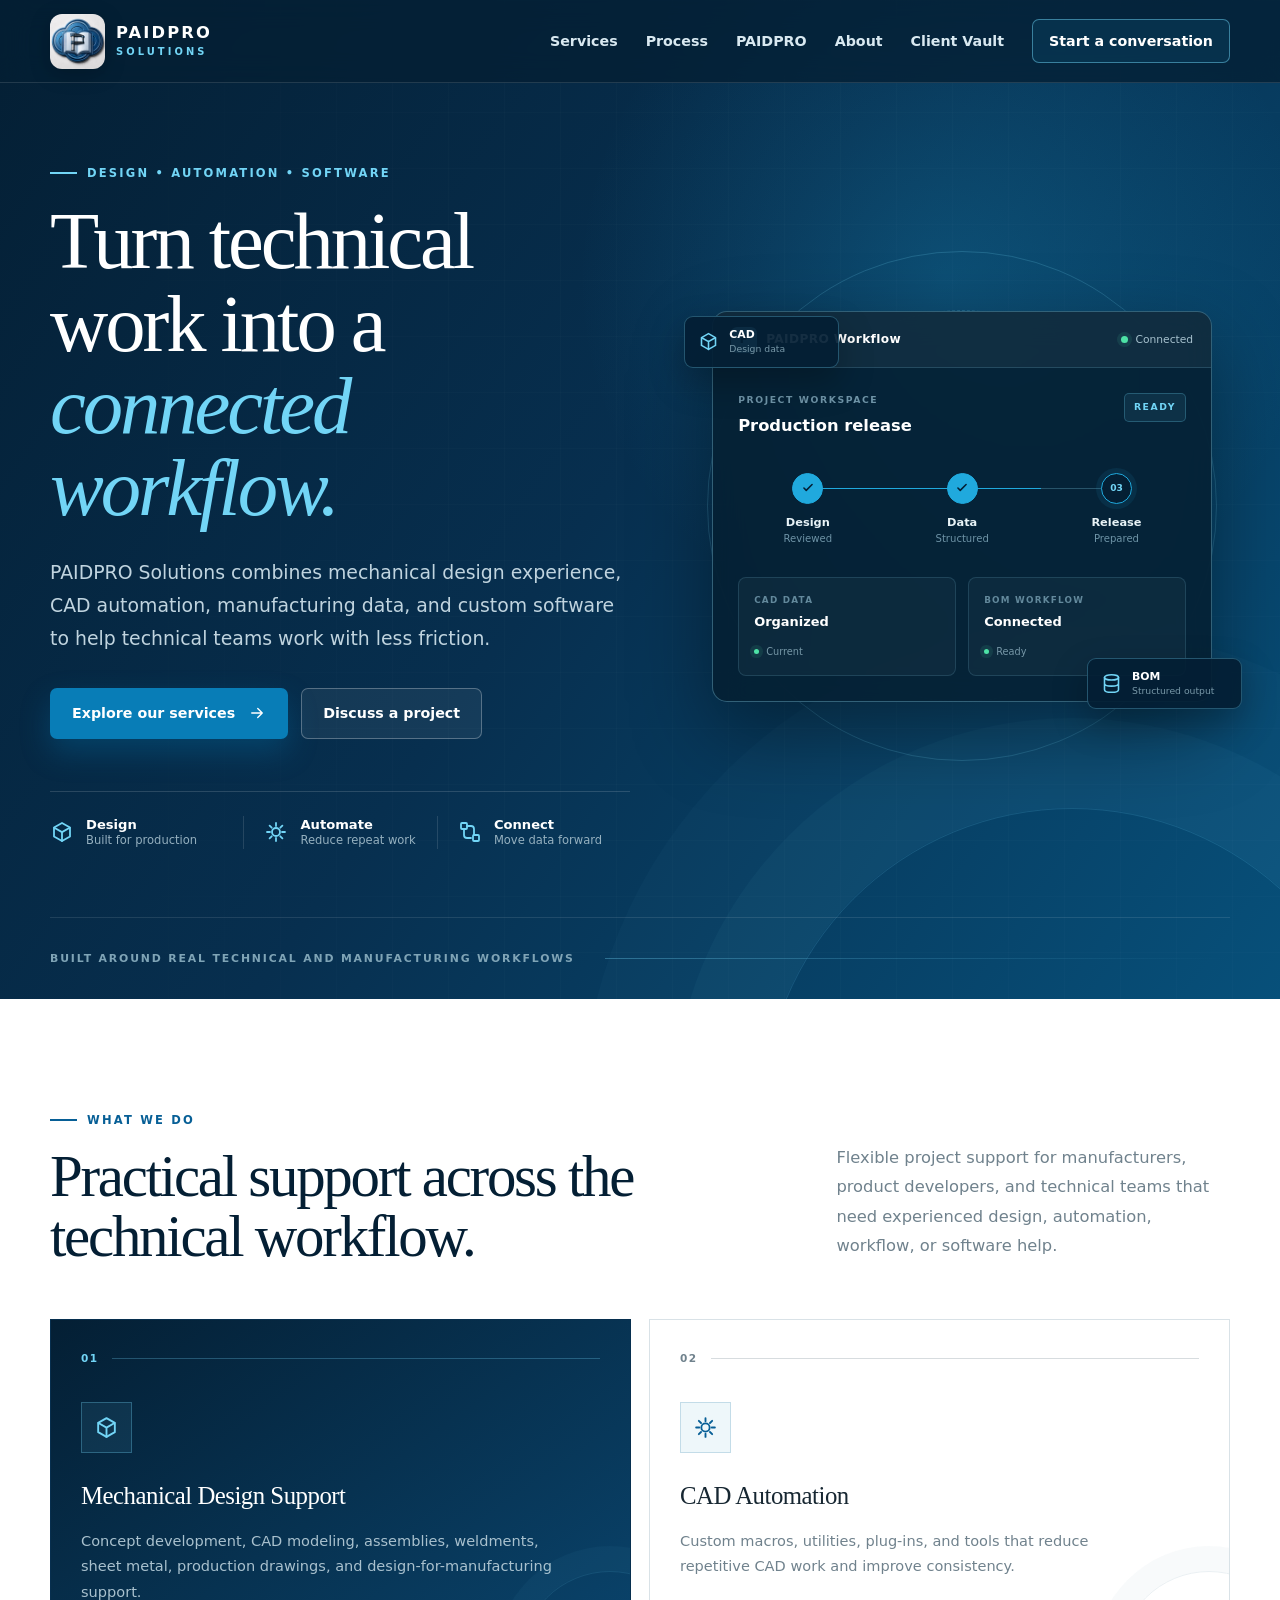
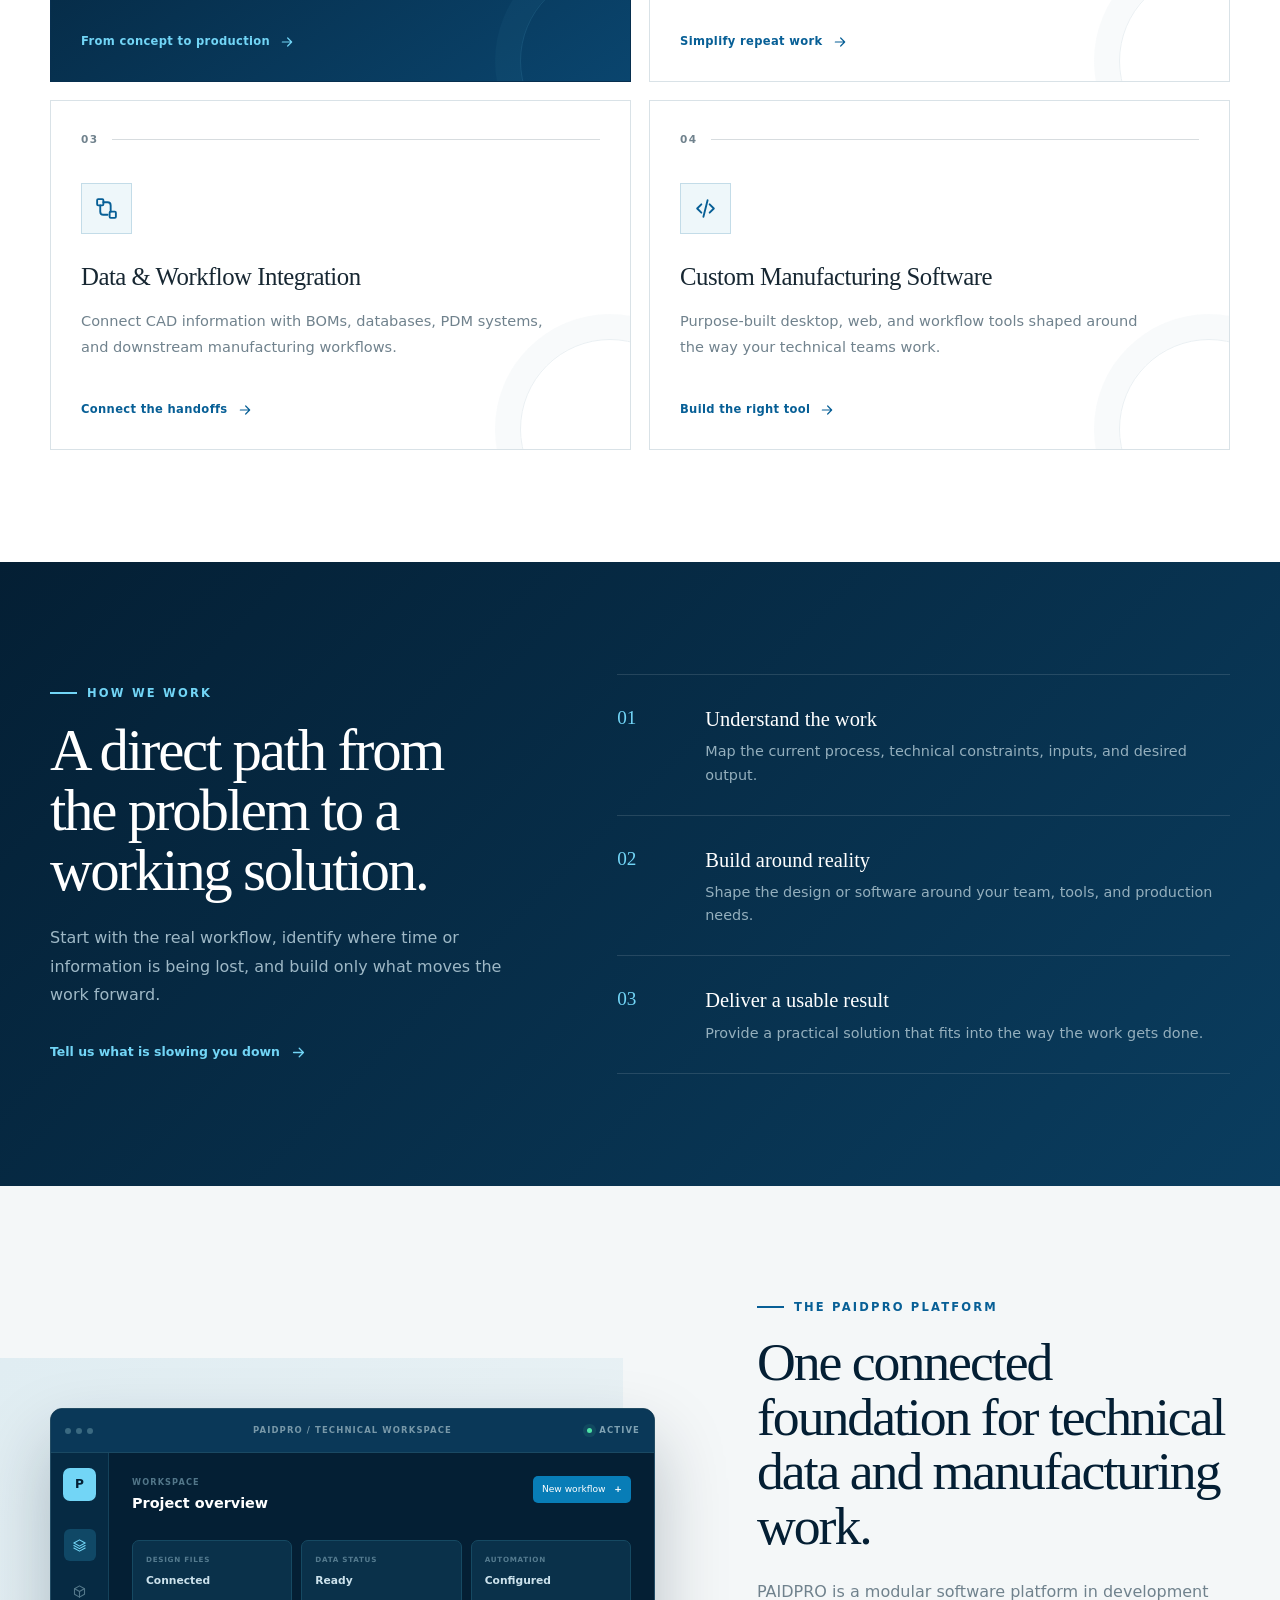
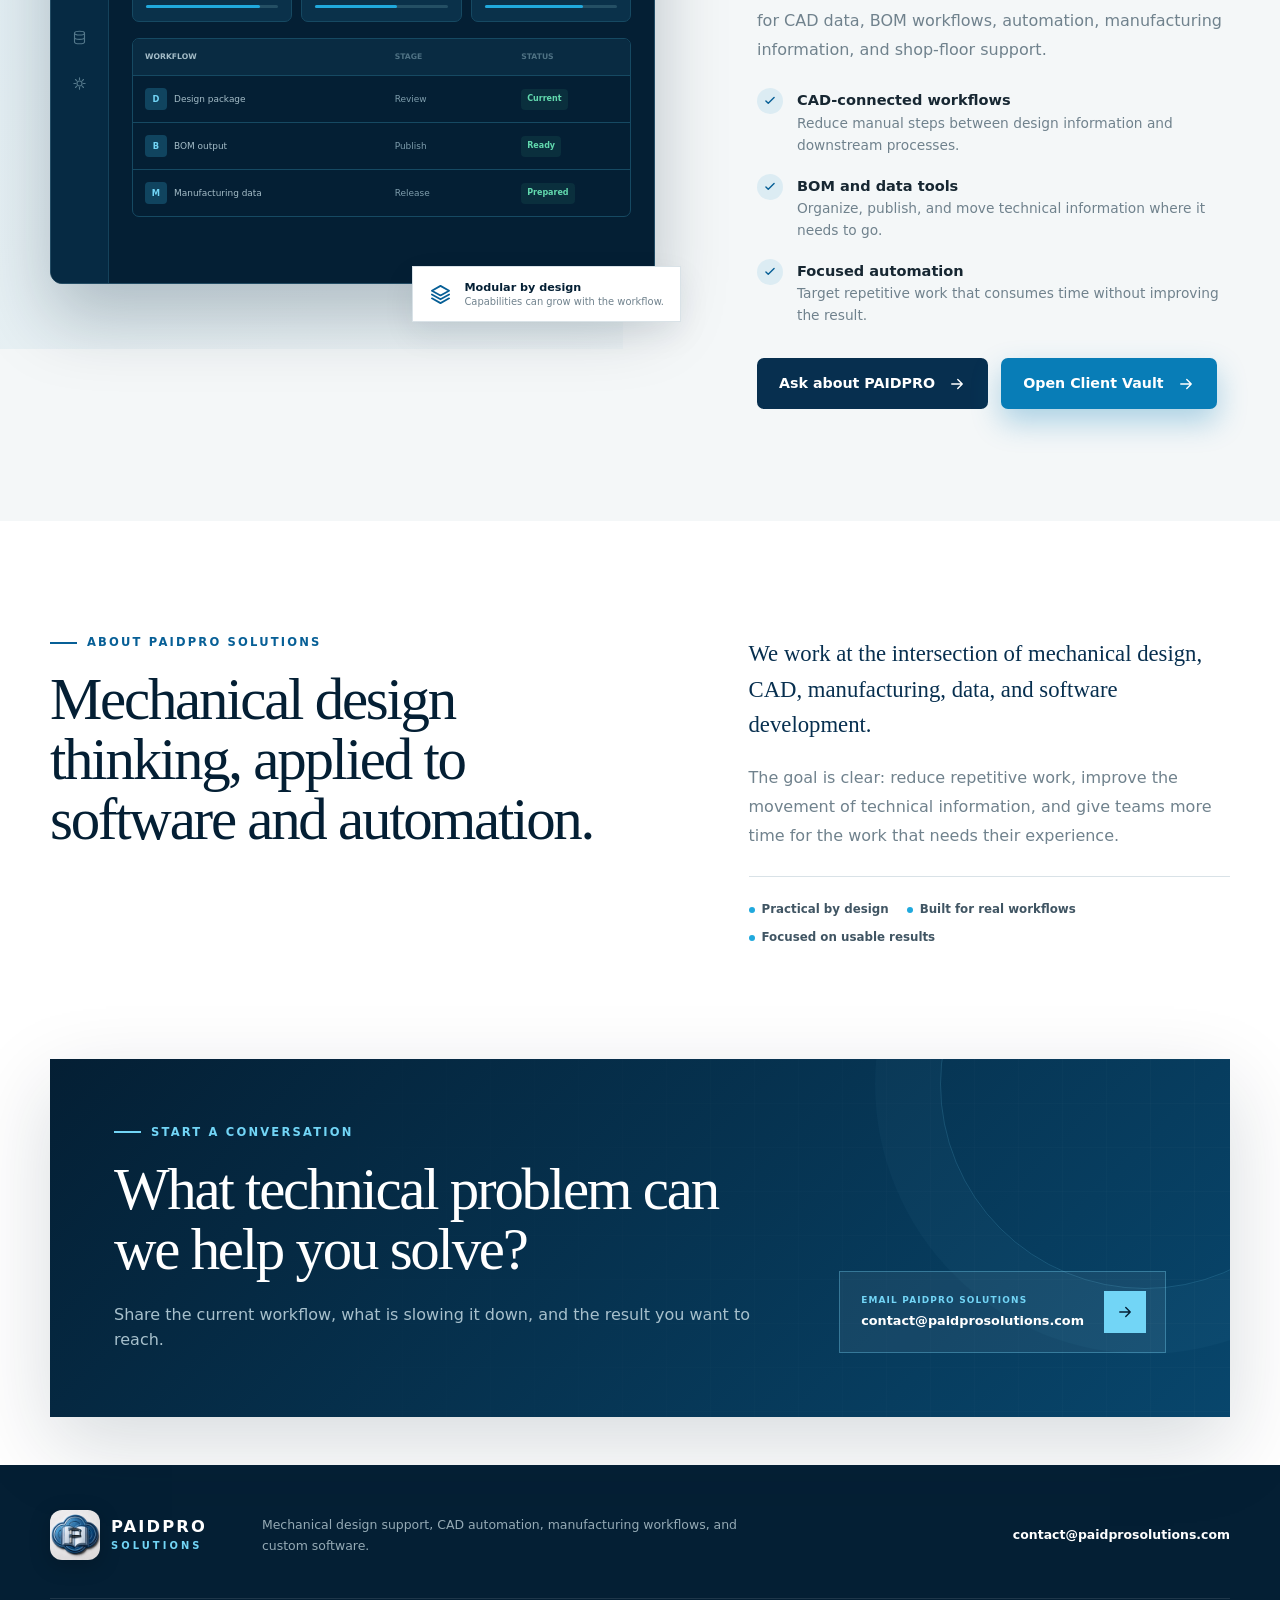
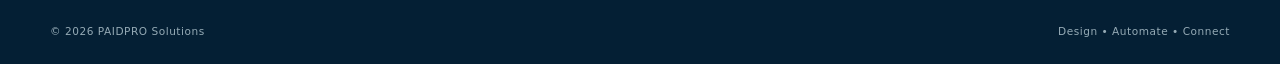
==== commit ec93d988: "Add secure Client Vault entry points" ====
--- a/index.html
+++ b/index.html
@@ -43,6 +43,7 @@
         <a href="#process">Process</a>
         <a href="#paidpro">PAIDPRO</a>
         <a href="#about">About</a>
+        <a href="https://portal.paidprosolutions.com">Client Vault</a>
         <a href="#contact" class="nav-cta">Start a conversation</a>
       </nav>
     </div>
@@ -211,7 +212,10 @@
             <li><i><svg aria-hidden="true"><use href="#icon-check"></use></svg></i><span><strong>BOM and data tools</strong>Organize, publish, and move technical information where it needs to go.</span></li>
             <li><i><svg aria-hidden="true"><use href="#icon-check"></use></svg></i><span><strong>Focused automation</strong>Target repetitive work that consumes time without improving the result.</span></li>
           </ul>
-          <a class="button button-dark" href="#contact">Ask about PAIDPRO <svg aria-hidden="true"><use href="#icon-arrow"></use></svg></a>
+          <div class="hero-actions">
+            <a class="button button-dark" href="#contact">Ask about PAIDPRO <svg aria-hidden="true"><use href="#icon-arrow"></use></svg></a>
+            <a class="button button-primary" href="https://portal.paidprosolutions.com">Open Client Vault <svg aria-hidden="true"><use href="#icon-arrow"></use></svg></a>
+          </div>
         </div>
       </div>
     </section>
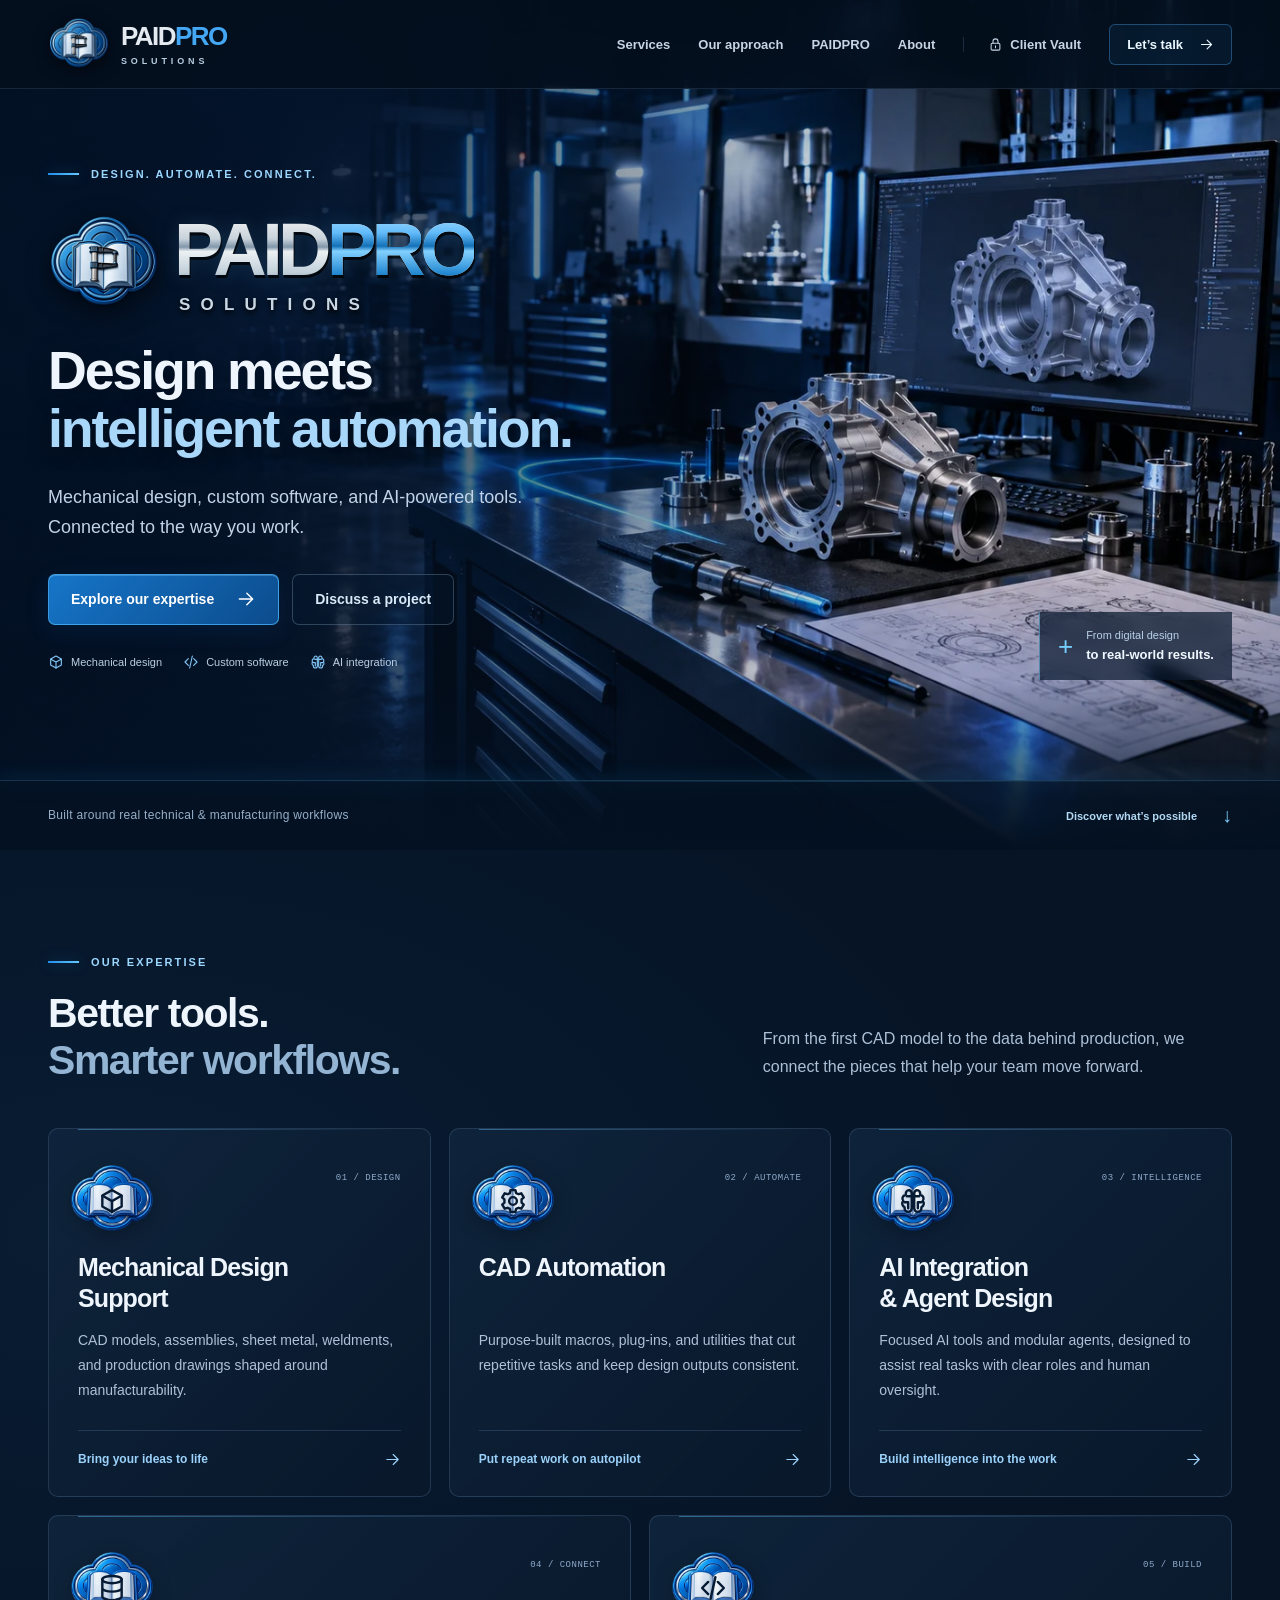
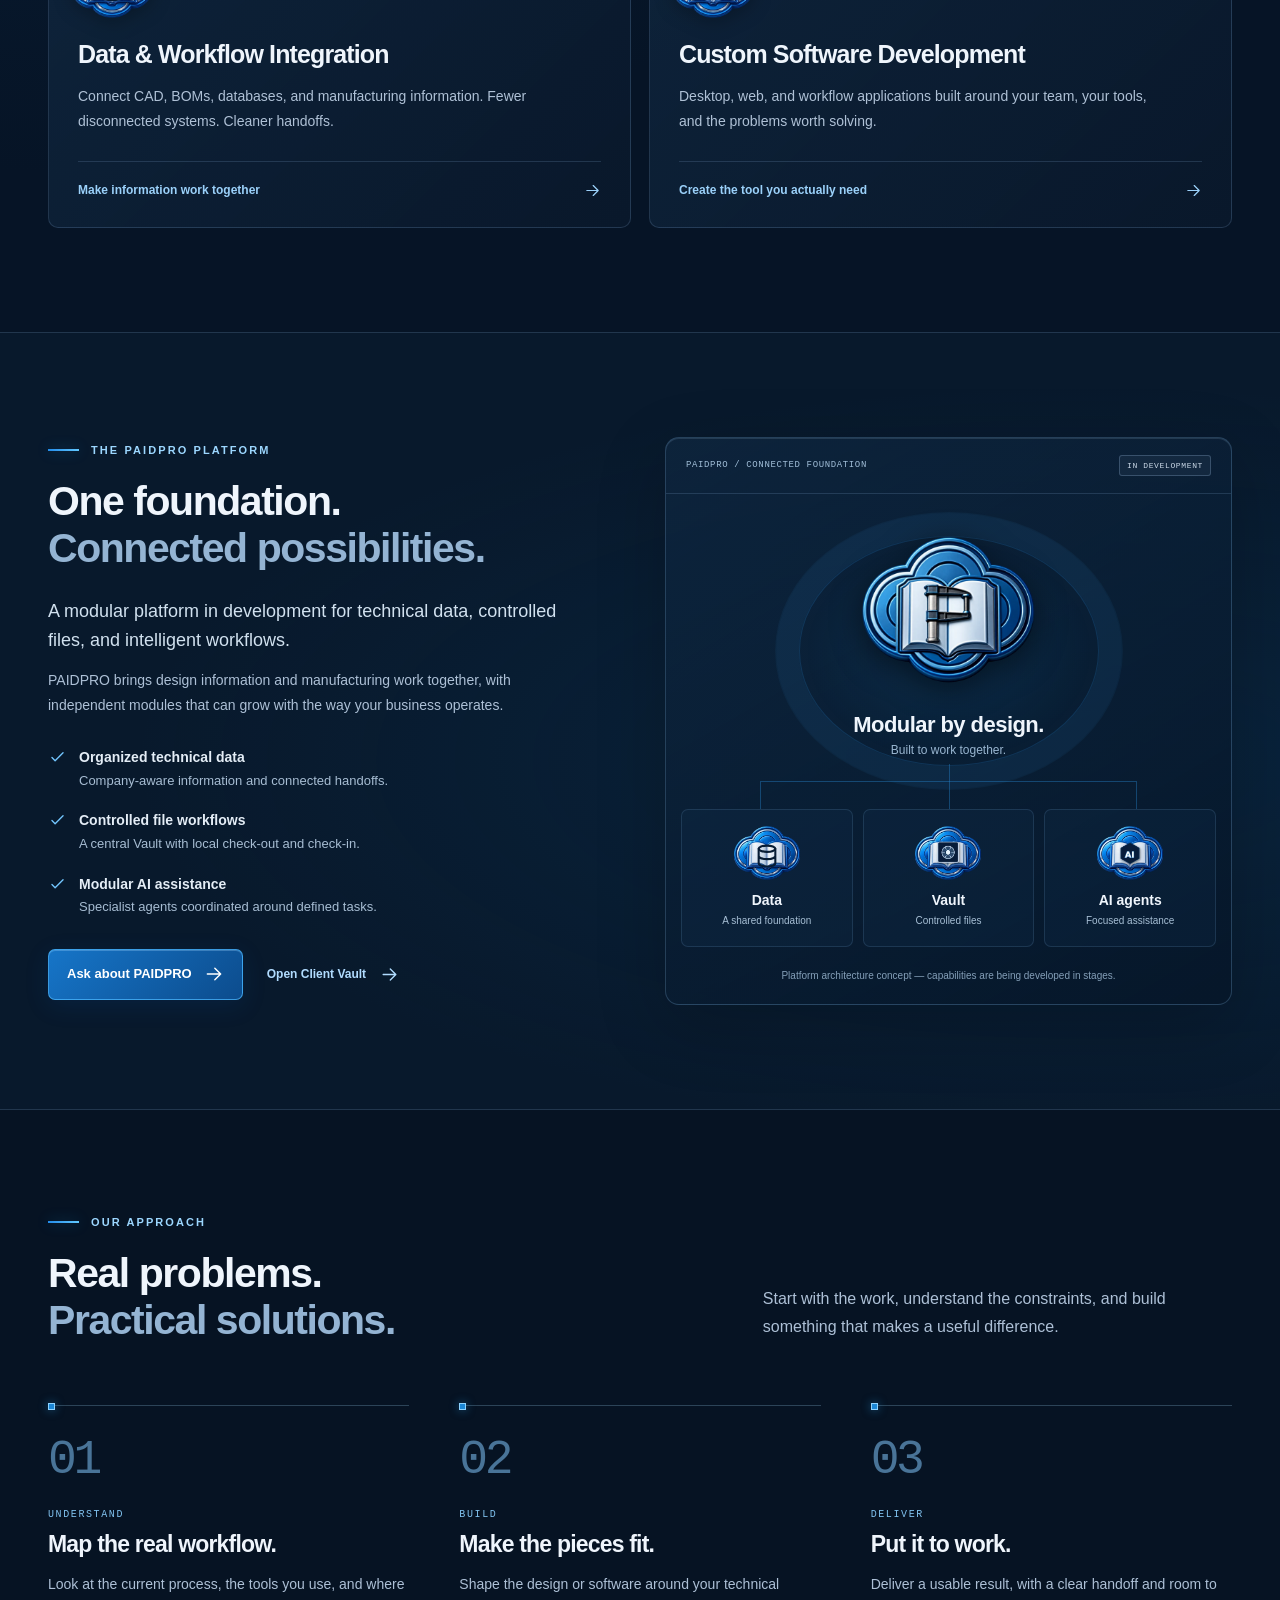
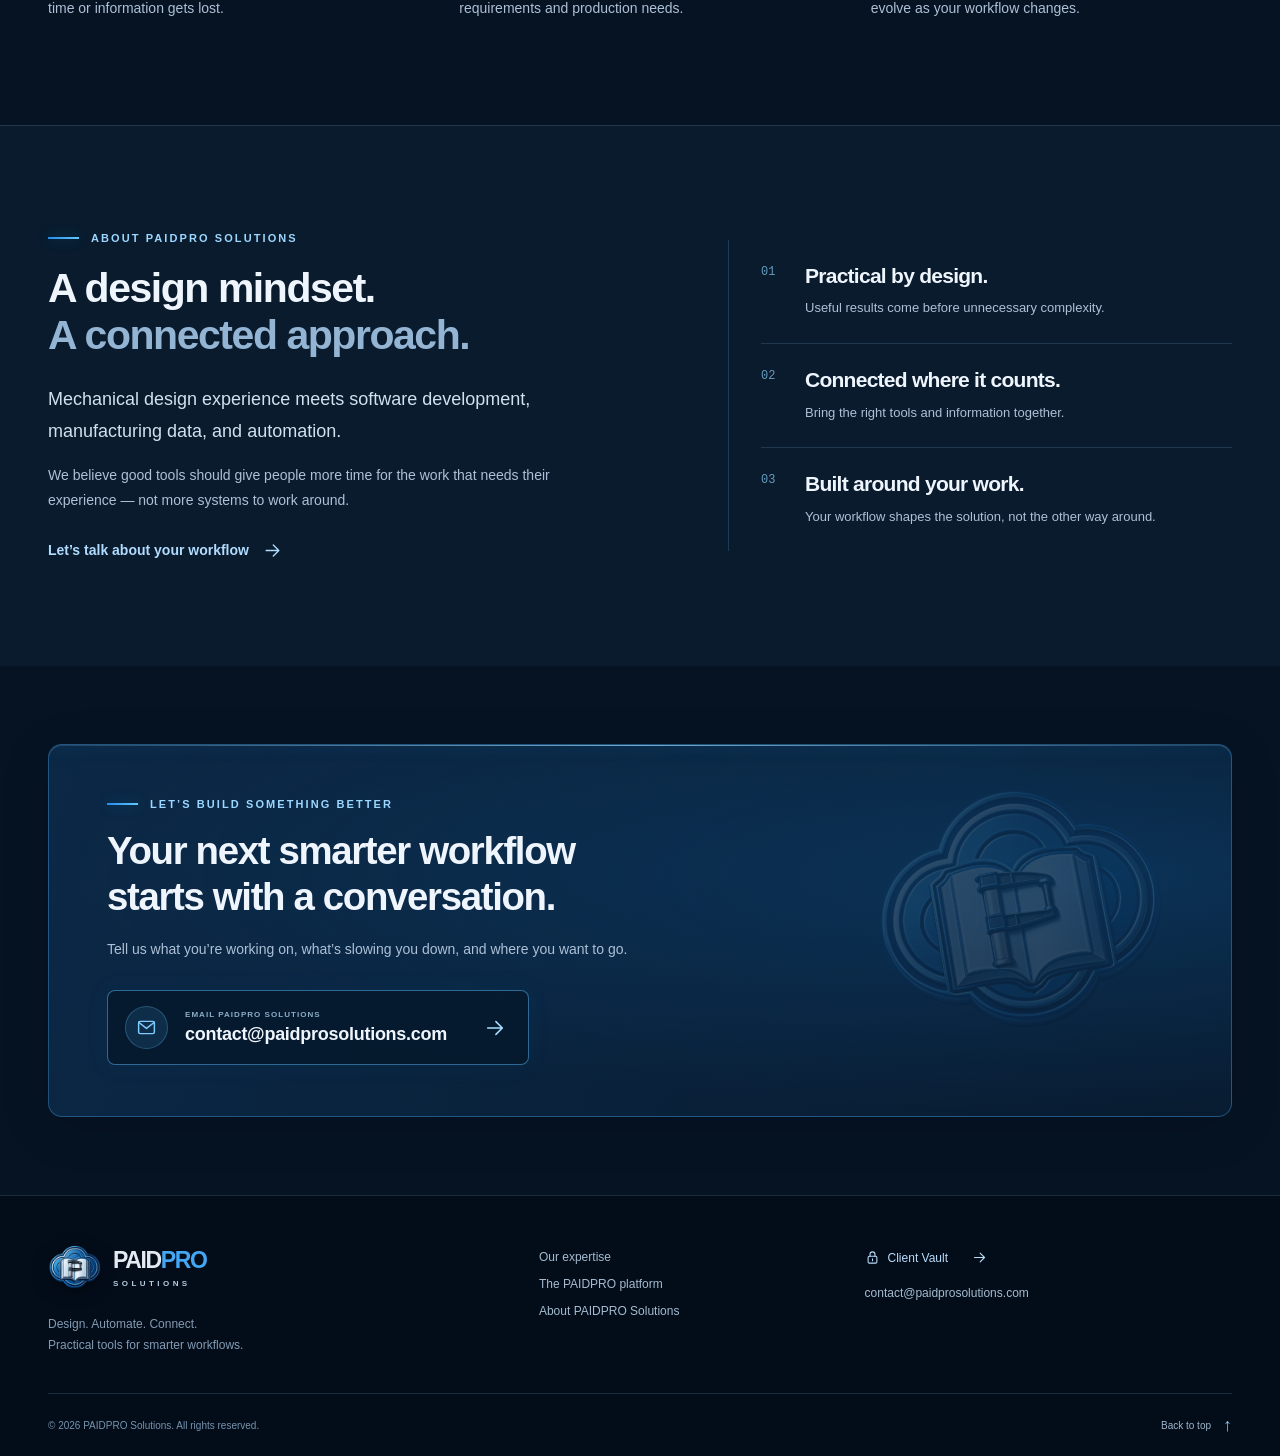
==== commit 0199cfd6: "Revamp PAIDPRO website with industrial brand design" ====
--- a/index.html
+++ b/index.html
@@ -3,23 +3,26 @@
 <head>
   <meta charset="UTF-8" />
   <meta name="viewport" content="width=device-width, initial-scale=1.0" />
-  <meta name="description" content="PAIDPRO Solutions provides mechanical design support, CAD automation, manufacturing workflow tools, and custom software development." />
-  <meta name="theme-color" content="#072f4f" />
-  <title>PAIDPRO Solutions | Design, Automation & Manufacturing Software</title>
+  <meta name="description" content="PAIDPRO Solutions connects mechanical design support, CAD automation, AI integration, data workflows, and custom software. Practical tools for smarter manufacturing." />
+  <meta name="theme-color" content="#061426" />
+  <title>PAIDPRO Solutions | Design. Automate. Connect.</title>
   <link rel="icon" type="image/png" href="favicon.png" />
   <link rel="apple-touch-icon" href="apple-touch-icon.png" />
+  <link rel="preload" href="images/industrial-workshop.webp" as="image" />
   <link rel="stylesheet" href="styles.css" />
+  <noscript><style>@media (max-width: 980px) { .site-header { position: relative; } .nav-wrap { flex-wrap: wrap; } .site-nav { position: static; display: flex; width: 100%; max-height: none; padding: 8px 0 20px; border: 0; box-shadow: none; } .menu-toggle { display: none; } .hero-inner { padding-top: 64px; } }</style></noscript>
 </head>
 <body>
-  <svg class="icon-library" aria-hidden="true">
-    <symbol id="icon-arrow" viewBox="0 0 24 24"><path d="M5 12h14M13 6l6 6-6 6" /></symbol>
+  <svg class="icon-library" xmlns="http://www.w3.org/2000/svg" aria-hidden="true">
+    <symbol id="icon-arrow" viewBox="0 0 24 24"><path d="M4 12h15M13 5l7 7-7 7" /></symbol>
     <symbol id="icon-cube" viewBox="0 0 24 24"><path d="m12 3 8 4.5v9L12 21l-8-4.5v-9L12 3Z" /><path d="m4.3 7.7 7.7 4.4 7.7-4.4M12 12v9" /></symbol>
-    <symbol id="icon-automation" viewBox="0 0 24 24"><path d="M12 3v3M12 18v3M3 12h3M18 12h3M5.6 5.6l2.1 2.1M16.3 16.3l2.1 2.1M18.4 5.6l-2.1 2.1M7.7 16.3l-2.1 2.1" /><circle cx="12" cy="12" r="4" /></symbol>
-    <symbol id="icon-flow" viewBox="0 0 24 24"><rect x="3" y="3" width="6" height="6" rx="1" /><rect x="15" y="15" width="6" height="6" rx="1" /><path d="M9 6h4a3 3 0 0 1 3 3v6M13 18H9a3 3 0 0 1-3-3V9" /></symbol>
-    <symbol id="icon-code" viewBox="0 0 24 24"><path d="m8 8-4 4 4 4M16 8l4 4-4 4M14 4l-4 16" /></symbol>
+    <symbol id="icon-gear" viewBox="0 0 24 24"><path d="m10 3-.6 2.5-2 .9-2.3-.8-2 3.4 1.8 1.7v2.6L3.1 15l2 3.4 2.3-.8 2 .9.6 2.5h4l.6-2.5 2-.9 2.3.8 2-3.4-1.8-1.7v-2.6l1.8-1.7-2-3.4-2.3.8-2-.9L14 3Z" /><circle cx="12" cy="12" r="3.2" /></symbol>
+    <symbol id="icon-brain" viewBox="0 0 24 24"><path d="M9 3a3 3 0 0 0-3 3v1a3 3 0 0 0-2 5 3 3 0 0 0 1 5v1a3 3 0 0 0 6 0V6a3 3 0 0 0-2-3ZM15 3a3 3 0 0 1 3 3v1a3 3 0 0 1 2 5 3 3 0 0 1-1 5v1a3 3 0 0 1-6 0V6a3 3 0 0 1 2-3Z" /><path d="M7 8h4M5 13h3M8 13v5M17 8h-4M19 13h-3M16 13v5" /></symbol>
+    <symbol id="icon-database" viewBox="0 0 24 24"><ellipse cx="12" cy="5" rx="8" ry="3" /><path d="M4 5v7c0 1.7 3.6 3 8 3s8-1.3 8-3V5M4 12v7c0 1.7 3.6 3 8 3s8-1.3 8-3v-7" /></symbol>
+    <symbol id="icon-code" viewBox="0 0 24 24"><path d="m8 7-5 5 5 5M16 7l5 5-5 5M14 3l-4 18" /></symbol>
     <symbol id="icon-check" viewBox="0 0 24 24"><path d="m5 12 4 4L19 6" /></symbol>
-    <symbol id="icon-layers" viewBox="0 0 24 24"><path d="m12 3 9 5-9 5-9-5 9-5Z" /><path d="m3 12 9 5 9-5M3 16l9 5 9-5" /></symbol>
-    <symbol id="icon-database" viewBox="0 0 24 24"><ellipse cx="12" cy="5" rx="8" ry="3" /><path d="M4 5v7c0 1.7 3.6 3 8 3s8-1.3 8-3V5M4 12v7c0 1.7 3.6 3 8 3s8-1.3 8-3v-7" /></symbol>
+    <symbol id="icon-lock" viewBox="0 0 24 24"><rect x="5" y="10" width="14" height="11" rx="2" /><path d="M8 10V7a4 4 0 0 1 8 0v3M12 14v3" /></symbol>
+    <symbol id="icon-mail" viewBox="0 0 24 24"><rect x="3" y="5" width="18" height="14" rx="2" /><path d="m3 6 9 7 9-7" /></symbol>
     <symbol id="icon-menu" viewBox="0 0 24 24"><path d="M4 7h16M4 12h16M4 17h16" /></symbol>
     <symbol id="icon-close" viewBox="0 0 24 24"><path d="m6 6 12 12M18 6 6 18" /></symbol>
   </svg>
@@ -29,246 +32,184 @@
   <header class="site-header" data-header>
     <div class="container nav-wrap">
       <a class="brand" href="#home" aria-label="PAIDPRO Solutions home">
-        <img class="brand-logo" src="images/paidpro-icon.png" alt="" width="58" height="58" />
-        <span class="brand-name"><strong>PAIDPRO</strong><span>SOLUTIONS</span></span>
+        <img class="brand-logo" src="images/paidpro-emblem.webp" alt="" width="68" height="68" />
+        <span class="brand-name"><strong><span>PAID</span><span class="brand-blue">PRO</span></strong><span class="brand-subtitle">SOLUTIONS</span></span>
       </a>
-
       <button class="menu-toggle" type="button" aria-controls="primary-navigation" aria-expanded="false" aria-label="Open navigation">
-        <svg class="menu-open" aria-hidden="true"><use href="#icon-menu"></use></svg>
-        <svg class="menu-close" aria-hidden="true"><use href="#icon-close"></use></svg>
+        <svg class="menu-open-icon" aria-hidden="true"><use href="#icon-menu"></use></svg>
+        <svg class="menu-close-icon" aria-hidden="true"><use href="#icon-close"></use></svg>
       </button>
-
       <nav class="site-nav" id="primary-navigation" aria-label="Primary navigation">
         <a href="#services">Services</a>
-        <a href="#process">Process</a>
+        <a href="#process">Our approach</a>
         <a href="#paidpro">PAIDPRO</a>
         <a href="#about">About</a>
-        <a href="https://portal.paidprosolutions.com">Client Vault</a>
-        <a href="#contact" class="nav-cta">Start a conversation</a>
+        <a class="vault-link" href="https://portal.paidprosolutions.com"><svg aria-hidden="true"><use href="#icon-lock"></use></svg> Client Vault</a>
+        <a class="nav-cta" href="#contact">Let’s talk <svg aria-hidden="true"><use href="#icon-arrow"></use></svg></a>
       </nav>
     </div>
   </header>
 
   <main id="main-content">
-    <section id="home" class="hero">
-      <div class="hero-grid-lines" aria-hidden="true"></div>
-      <div class="container hero-grid">
+    <section id="home" class="hero" aria-labelledby="hero-title">
+      <div class="hero-image" aria-hidden="true"></div>
+      <div class="hero-overlay" aria-hidden="true"></div>
+      <div class="container hero-inner">
         <div class="hero-copy">
-          <p class="eyebrow"><span></span> Design &bull; Automation &bull; Software</p>
-          <h1>Turn technical work into a <em>connected workflow.</em></h1>
-          <p class="hero-lead">PAIDPRO Solutions combines mechanical design experience, CAD automation, manufacturing data, and custom software to help technical teams work with less friction.</p>
-
+          <p class="eyebrow"><span class="eyebrow-line"></span> Design. Automate. Connect.</p>
+          <div class="hero-brand" aria-label="PAIDPRO Solutions">
+            <img src="images/paidpro-emblem.webp" alt="" width="112" height="112" />
+            <div class="hero-wordmark" aria-hidden="true"><span class="metal-text">PAID<span class="blue-metal">PRO</span></span><span class="solutions-word">SOLUTIONS</span></div>
+          </div>
+          <h1 id="hero-title">Design meets<br /><span>intelligent automation.</span></h1>
+          <p class="hero-lead">Mechanical design, custom software, and AI-powered tools. Connected to the way you work.</p>
           <div class="hero-actions">
-            <a class="button button-primary" href="#services">Explore our services <svg aria-hidden="true"><use href="#icon-arrow"></use></svg></a>
-            <a class="button button-secondary" href="#contact">Discuss a project</a>
-          </div>
-
-          <div class="hero-capabilities" aria-label="Core capabilities">
-            <div><svg aria-hidden="true"><use href="#icon-cube"></use></svg><span><strong>Design</strong>Built for production</span></div>
-            <div><svg aria-hidden="true"><use href="#icon-automation"></use></svg><span><strong>Automate</strong>Reduce repeat work</span></div>
-            <div><svg aria-hidden="true"><use href="#icon-flow"></use></svg><span><strong>Connect</strong>Move data forward</span></div>
-          </div>
-        </div>
-
-        <div class="hero-visual" role="img" aria-label="Concept preview of a connected PAIDPRO design, data, and production workflow">
-          <div class="visual-orbit orbit-one" aria-hidden="true"></div>
-          <div class="visual-orbit orbit-two" aria-hidden="true"></div>
-          <div class="workflow-window">
-            <div class="window-header">
-              <div class="window-brand"><span class="window-mark">P</span><span>PAIDPRO Workflow</span></div>
-              <span class="live-label"><i></i> Connected</span>
-            </div>
-            <div class="window-body">
-              <div class="workflow-heading">
-                <div><span>PROJECT WORKSPACE</span><strong>Production release</strong></div>
-                <span class="release-tag">READY</span>
-              </div>
-
-              <div class="workflow-track" aria-hidden="true">
-                <div class="track-line"><span></span></div>
-                <div class="track-step complete"><i><svg><use href="#icon-check"></use></svg></i><span><strong>Design</strong>Reviewed</span></div>
-                <div class="track-step complete"><i><svg><use href="#icon-check"></use></svg></i><span><strong>Data</strong>Structured</span></div>
-                <div class="track-step active"><i>03</i><span><strong>Release</strong>Prepared</span></div>
-              </div>
-
-              <div class="workflow-metrics">
-                <div><span>CAD DATA</span><strong>Organized</strong><small><i></i> Current</small></div>
-                <div><span>BOM WORKFLOW</span><strong>Connected</strong><small><i></i> Ready</small></div>
-              </div>
-            </div>
-          </div>
-          <div class="floating-chip chip-cad"><svg aria-hidden="true"><use href="#icon-cube"></use></svg><span><strong>CAD</strong>Design data</span></div>
-          <div class="floating-chip chip-bom"><svg aria-hidden="true"><use href="#icon-database"></use></svg><span><strong>BOM</strong>Structured output</span></div>
-        </div>
-      </div>
-      <div class="container hero-note"><span>Built around real technical and manufacturing workflows</span><i aria-hidden="true"></i></div>
-    </section>
-
-    <section id="services" class="section services-section">
+            <a class="button button-primary" href="#services">Explore our expertise <svg aria-hidden="true"><use href="#icon-arrow"></use></svg></a>
+            <a class="button button-ghost" href="#contact">Discuss a project</a>
+          </div>
+          <div class="hero-specialties" aria-label="Core capabilities">
+            <span><svg aria-hidden="true"><use href="#icon-cube"></use></svg> Mechanical design</span>
+            <span><svg aria-hidden="true"><use href="#icon-code"></use></svg> Custom software</span>
+            <span><svg aria-hidden="true"><use href="#icon-brain"></use></svg> AI integration</span>
+          </div>
+        </div>
+        <div class="hero-image-caption"><span class="caption-cross" aria-hidden="true">+</span><span>From digital design<br /><strong>to real-world results.</strong></span></div>
+      </div>
+      <div class="hero-footer">
+        <div class="container hero-footer-inner">
+          <p>Built around real technical &amp; manufacturing workflows</p>
+          <a href="#services">Discover what’s possible <span aria-hidden="true">↓</span></a>
+        </div>
+      </div>
+    </section>
+
+    <section id="services" class="section services-section" aria-labelledby="services-title">
       <div class="container">
-        <div class="section-intro split-heading">
-          <div><p class="eyebrow"><span></span> What we do</p><h2>Practical support across the technical workflow.</h2></div>
-          <p>Flexible project support for manufacturers, product developers, and technical teams that need experienced design, automation, workflow, or software help.</p>
-        </div>
-
+        <div class="section-heading">
+          <div><p class="eyebrow"><span class="eyebrow-line"></span> Our expertise</p><h2 id="services-title">Better tools.<br /><span class="muted-heading">Smarter workflows.</span></h2></div>
+          <p>From the first CAD model to the data behind production, we connect the pieces that help your team move forward.</p>
+        </div>
         <div class="service-grid">
-          <article class="service-card featured-card">
-            <div class="card-topline"><span>01</span><i></i></div>
-            <div class="service-icon"><svg aria-hidden="true"><use href="#icon-cube"></use></svg></div>
-            <h3>Mechanical Design Support</h3>
-            <p>Concept development, CAD modeling, assemblies, weldments, sheet metal, production drawings, and design-for-manufacturing support.</p>
-            <span class="card-link">From concept to production <svg aria-hidden="true"><use href="#icon-arrow"></use></svg></span>
-          </article>
-
           <article class="service-card">
-            <div class="card-topline"><span>02</span><i></i></div>
-            <div class="service-icon"><svg aria-hidden="true"><use href="#icon-automation"></use></svg></div>
+            <div class="service-card-top"><div class="service-badge"><img src="images/paidpro-badge.webp" alt="" width="88" height="88" loading="lazy" /><svg aria-hidden="true"><use href="#icon-cube"></use></svg></div><span class="service-number">01 / DESIGN</span></div>
+            <h3>Mechanical Design <br />Support</h3>
+            <p>CAD models, assemblies, sheet metal, weldments, and production drawings shaped around manufacturability.</p>
+            <a class="service-link" href="#contact" aria-label="Discuss mechanical design support">Bring your ideas to life <svg aria-hidden="true"><use href="#icon-arrow"></use></svg></a>
+          </article>
+          <article class="service-card">
+            <div class="service-card-top"><div class="service-badge"><img src="images/paidpro-badge.webp" alt="" width="88" height="88" loading="lazy" /><svg aria-hidden="true"><use href="#icon-gear"></use></svg></div><span class="service-number">02 / AUTOMATE</span></div>
             <h3>CAD Automation</h3>
-            <p>Custom macros, utilities, plug-ins, and tools that reduce repetitive CAD work and improve consistency.</p>
-            <span class="card-link">Simplify repeat work <svg aria-hidden="true"><use href="#icon-arrow"></use></svg></span>
-          </article>
-
+            <p>Purpose-built macros, plug-ins, and utilities that cut repetitive tasks and keep design outputs consistent.</p>
+            <a class="service-link" href="#contact" aria-label="Discuss CAD automation">Put repeat work on autopilot <svg aria-hidden="true"><use href="#icon-arrow"></use></svg></a>
+          </article>
           <article class="service-card">
-            <div class="card-topline"><span>03</span><i></i></div>
-            <div class="service-icon"><svg aria-hidden="true"><use href="#icon-flow"></use></svg></div>
+            <div class="service-card-top"><div class="service-badge"><img src="images/paidpro-badge.webp" alt="" width="88" height="88" loading="lazy" /><svg aria-hidden="true"><use href="#icon-brain"></use></svg></div><span class="service-number">03 / INTELLIGENCE</span></div>
+            <h3>AI Integration <br />&amp; Agent Design</h3>
+            <p>Focused AI tools and modular agents, designed to assist real tasks with clear roles and human oversight.</p>
+            <a class="service-link" href="#contact" aria-label="Discuss AI integration and agent design">Build intelligence into the work <svg aria-hidden="true"><use href="#icon-arrow"></use></svg></a>
+          </article>
+          <article class="service-card service-card-wide">
+            <div class="service-card-top"><div class="service-badge"><img src="images/paidpro-badge.webp" alt="" width="88" height="88" loading="lazy" /><svg aria-hidden="true"><use href="#icon-database"></use></svg></div><span class="service-number">04 / CONNECT</span></div>
             <h3>Data &amp; Workflow Integration</h3>
-            <p>Connect CAD information with BOMs, databases, PDM systems, and downstream manufacturing workflows.</p>
-            <span class="card-link">Connect the handoffs <svg aria-hidden="true"><use href="#icon-arrow"></use></svg></span>
-          </article>
-
-          <article class="service-card">
-            <div class="card-topline"><span>04</span><i></i></div>
-            <div class="service-icon"><svg aria-hidden="true"><use href="#icon-code"></use></svg></div>
-            <h3>Custom Manufacturing Software</h3>
-            <p>Purpose-built desktop, web, and workflow tools shaped around the way your technical teams work.</p>
-            <span class="card-link">Build the right tool <svg aria-hidden="true"><use href="#icon-arrow"></use></svg></span>
-          </article>
-        </div>
-      </div>
-    </section>
-
-    <section id="process" class="section process-section">
-      <div class="container process-grid">
-        <div class="process-copy">
-          <p class="eyebrow eyebrow-light"><span></span> How we work</p>
-          <h2>A direct path from the problem to a working solution.</h2>
-          <p>Start with the real workflow, identify where time or information is being lost, and build only what moves the work forward.</p>
-          <a class="text-link" href="#contact">Tell us what is slowing you down <svg aria-hidden="true"><use href="#icon-arrow"></use></svg></a>
-        </div>
-
+            <p>Connect CAD, BOMs, databases, and manufacturing information. Fewer disconnected systems. Cleaner handoffs.</p>
+            <a class="service-link" href="#contact" aria-label="Discuss data and workflow integration">Make information work together <svg aria-hidden="true"><use href="#icon-arrow"></use></svg></a>
+          </article>
+          <article class="service-card service-card-wide">
+            <div class="service-card-top"><div class="service-badge"><img src="images/paidpro-badge.webp" alt="" width="88" height="88" loading="lazy" /><svg aria-hidden="true"><use href="#icon-code"></use></svg></div><span class="service-number">05 / BUILD</span></div>
+            <h3>Custom Software Development</h3>
+            <p>Desktop, web, and workflow applications built around your team, your tools, and the problems worth solving.</p>
+            <a class="service-link" href="#contact" aria-label="Discuss custom software development">Create the tool you actually need <svg aria-hidden="true"><use href="#icon-arrow"></use></svg></a>
+          </article>
+        </div>
+      </div>
+    </section>
+
+    <section id="paidpro" class="section platform-section" aria-labelledby="platform-title">
+      <div class="container platform-grid">
+        <div class="platform-copy">
+          <p class="eyebrow"><span class="eyebrow-line"></span> The PAIDPRO platform</p>
+          <h2 id="platform-title">One foundation.<br /><span class="muted-heading">Connected possibilities.</span></h2>
+          <p class="platform-lead">A modular platform in development for technical data, controlled files, and intelligent workflows.</p>
+          <p>PAIDPRO brings design information and manufacturing work together, with independent modules that can grow with the way your business operates.</p>
+          <ul class="feature-list">
+            <li><svg aria-hidden="true"><use href="#icon-check"></use></svg><span><strong>Organized technical data</strong>Company-aware information and connected handoffs.</span></li>
+            <li><svg aria-hidden="true"><use href="#icon-check"></use></svg><span><strong>Controlled file workflows</strong>A central Vault with local check-out and check-in.</span></li>
+            <li><svg aria-hidden="true"><use href="#icon-check"></use></svg><span><strong>Modular AI assistance</strong>Specialist agents coordinated around defined tasks.</span></li>
+          </ul>
+          <div class="platform-actions">
+            <a class="button button-primary" href="#contact">Ask about PAIDPRO <svg aria-hidden="true"><use href="#icon-arrow"></use></svg></a>
+            <a class="text-link" href="https://portal.paidprosolutions.com">Open Client Vault <svg aria-hidden="true"><use href="#icon-arrow"></use></svg></a>
+          </div>
+        </div>
+        <div class="platform-architecture">
+          <div class="architecture-heading"><span>PAIDPRO / CONNECTED FOUNDATION</span><span class="development-tag">IN DEVELOPMENT</span></div>
+          <div class="architecture-core">
+            <div class="core-orbit" aria-hidden="true"></div>
+            <img src="images/paidpro-emblem.webp" alt="PAIDPRO cloud and book emblem" width="206" height="206" loading="lazy" />
+            <strong>Modular by design.</strong>
+            <span>Built to work together.</span>
+          </div>
+          <div class="architecture-links" aria-hidden="true"><i></i><i></i><i></i></div>
+          <div class="architecture-modules">
+            <div><div class="module-icon"><img src="images/paidpro-badge.webp" alt="" width="72" height="72" loading="lazy" /><svg aria-hidden="true"><use href="#icon-database"></use></svg></div><strong>Data</strong><span>A shared foundation</span></div>
+            <div><img class="module-image" src="images/paidpro-vault.webp" alt="" width="72" height="72" loading="lazy" /><strong>Vault</strong><span>Controlled files</span></div>
+            <div><img class="module-image" src="images/paidpro-agent.webp" alt="" width="72" height="72" loading="lazy" /><strong>AI agents</strong><span>Focused assistance</span></div>
+          </div>
+          <p class="architecture-note">Platform architecture concept — capabilities are being developed in stages.</p>
+        </div>
+      </div>
+    </section>
+
+    <section id="process" class="section process-section" aria-labelledby="process-title">
+      <div class="container">
+        <div class="section-heading">
+          <div><p class="eyebrow"><span class="eyebrow-line"></span> Our approach</p><h2 id="process-title">Real problems.<br /><span class="muted-heading">Practical solutions.</span></h2></div>
+          <p>Start with the work, understand the constraints, and build something that makes a useful difference.</p>
+        </div>
         <ol class="process-list">
-          <li><span>01</span><div><strong>Understand the work</strong><p>Map the current process, technical constraints, inputs, and desired output.</p></div></li>
-          <li><span>02</span><div><strong>Build around reality</strong><p>Shape the design or software around your team, tools, and production needs.</p></div></li>
-          <li><span>03</span><div><strong>Deliver a usable result</strong><p>Provide a practical solution that fits into the way the work gets done.</p></div></li>
+          <li><span class="step-number">01</span><span class="step-label">UNDERSTAND</span><h3>Map the real workflow.</h3><p>Look at the current process, the tools you use, and where time or information gets lost.</p></li>
+          <li><span class="step-number">02</span><span class="step-label">BUILD</span><h3>Make the pieces fit.</h3><p>Shape the design or software around your technical requirements and production needs.</p></li>
+          <li><span class="step-number">03</span><span class="step-label">DELIVER</span><h3>Put it to work.</h3><p>Deliver a usable result, with a clear handoff and room to evolve as your workflow changes.</p></li>
         </ol>
       </div>
     </section>
 
-    <section id="paidpro" class="section product-section">
-      <div class="container product-grid">
-        <div class="product-showcase" role="img" aria-label="Concept preview of the PAIDPRO technical workspace">
-          <div class="product-frame">
-            <div class="product-frame-bar">
-              <div class="frame-dots"><i></i><i></i><i></i></div>
-              <span>PAIDPRO / TECHNICAL WORKSPACE</span>
-              <span class="frame-status"><i></i> ACTIVE</span>
-            </div>
-            <div class="product-frame-body">
-              <aside class="product-sidebar">
-                <div class="product-logo">P</div>
-                <span class="selected"><svg aria-hidden="true"><use href="#icon-layers"></use></svg></span>
-                <span><svg aria-hidden="true"><use href="#icon-cube"></use></svg></span>
-                <span><svg aria-hidden="true"><use href="#icon-database"></use></svg></span>
-                <span><svg aria-hidden="true"><use href="#icon-automation"></use></svg></span>
-              </aside>
-              <div class="product-dashboard">
-                <div class="dashboard-title">
-                  <div><small>WORKSPACE</small><strong>Project overview</strong></div>
-                  <span class="preview-button">New workflow <b>+</b></span>
-                </div>
-                <div class="dashboard-cards">
-                  <div><span>DESIGN FILES</span><strong>Connected</strong><i class="bar bar-long"></i></div>
-                  <div><span>DATA STATUS</span><strong>Ready</strong><i class="bar bar-short"></i></div>
-                  <div><span>AUTOMATION</span><strong>Configured</strong><i class="bar bar-medium"></i></div>
-                </div>
-                <div class="dashboard-table">
-                  <div class="table-head"><span>Workflow</span><span>Stage</span><span>Status</span></div>
-                  <div><span><i class="file-icon">D</i> Design package</span><span>Review</span><b>Current</b></div>
-                  <div><span><i class="file-icon">B</i> BOM output</span><span>Publish</span><b>Ready</b></div>
-                  <div><span><i class="file-icon">M</i> Manufacturing data</span><span>Release</span><b>Prepared</b></div>
-                </div>
-              </div>
-            </div>
-          </div>
-          <div class="showcase-tag"><svg aria-hidden="true"><use href="#icon-layers"></use></svg><span><strong>Modular by design</strong>Capabilities can grow with the workflow.</span></div>
-        </div>
-
-        <div class="product-copy">
-          <p class="eyebrow"><span></span> The PAIDPRO platform</p>
-          <h2>One connected foundation for technical data and manufacturing work.</h2>
-          <p class="product-lead">PAIDPRO is a modular software platform in development for CAD data, BOM workflows, automation, manufacturing information, and shop-floor support.</p>
-          <ul class="feature-list">
-            <li><i><svg aria-hidden="true"><use href="#icon-check"></use></svg></i><span><strong>CAD-connected workflows</strong>Reduce manual steps between design information and downstream processes.</span></li>
-            <li><i><svg aria-hidden="true"><use href="#icon-check"></use></svg></i><span><strong>BOM and data tools</strong>Organize, publish, and move technical information where it needs to go.</span></li>
-            <li><i><svg aria-hidden="true"><use href="#icon-check"></use></svg></i><span><strong>Focused automation</strong>Target repetitive work that consumes time without improving the result.</span></li>
-          </ul>
-          <div class="hero-actions">
-            <a class="button button-dark" href="#contact">Ask about PAIDPRO <svg aria-hidden="true"><use href="#icon-arrow"></use></svg></a>
-            <a class="button button-primary" href="https://portal.paidprosolutions.com">Open Client Vault <svg aria-hidden="true"><use href="#icon-arrow"></use></svg></a>
-          </div>
-        </div>
-      </div>
-    </section>
-
-    <section id="about" class="section about-section">
+    <section id="about" class="section about-section" aria-labelledby="about-title">
       <div class="container about-grid">
-        <div class="about-heading">
-          <p class="eyebrow"><span></span> About PAIDPRO Solutions</p>
-          <h2>Mechanical design thinking, applied to software and automation.</h2>
-        </div>
-        <div class="about-copy">
-          <p class="about-lead">We work at the intersection of mechanical design, CAD, manufacturing, data, and software development.</p>
-          <p>The goal is clear: reduce repetitive work, improve the movement of technical information, and give teams more time for the work that needs their experience.</p>
-          <div class="about-values">
-            <span><i></i> Practical by design</span>
-            <span><i></i> Built for real workflows</span>
-            <span><i></i> Focused on usable results</span>
-          </div>
-        </div>
-      </div>
-    </section>
-
-    <section id="contact" class="contact-section">
-      <div class="container contact-card">
-        <div class="contact-pattern" aria-hidden="true"></div>
-        <div class="contact-copy">
-          <p class="eyebrow eyebrow-light"><span></span> Start a conversation</p>
-          <h2>What technical problem can we help you solve?</h2>
-          <p>Share the current workflow, what is slowing it down, and the result you want to reach.</p>
-        </div>
-        <a class="contact-action" href="mailto:contact@paidprosolutions.com">
-          <span><small>EMAIL PAIDPRO SOLUTIONS</small><strong>contact@paidprosolutions.com</strong></span>
-          <i><svg aria-hidden="true"><use href="#icon-arrow"></use></svg></i>
-        </a>
+        <div>
+          <p class="eyebrow"><span class="eyebrow-line"></span> About PAIDPRO Solutions</p>
+          <h2 id="about-title">A design mindset.<br /><span class="muted-heading">A connected approach.</span></h2>
+          <p class="about-lead">Mechanical design experience meets software development, manufacturing data, and automation.</p>
+          <p>We believe good tools should give people more time for the work that needs their experience — not more systems to work around.</p>
+          <a class="text-link" href="#contact">Let’s talk about your workflow <svg aria-hidden="true"><use href="#icon-arrow"></use></svg></a>
+        </div>
+        <div class="about-principles">
+          <div><span>01</span><h3>Practical by design.</h3><p>Useful results come before unnecessary complexity.</p></div>
+          <div><span>02</span><h3>Connected where it counts.</h3><p>Bring the right tools and information together.</p></div>
+          <div><span>03</span><h3>Built around your work.</h3><p>Your workflow shapes the solution, not the other way around.</p></div>
+        </div>
+      </div>
+    </section>
+
+    <section id="contact" class="contact-section" aria-labelledby="contact-title">
+      <div class="container">
+        <div class="contact-card">
+          <div class="contact-mark" aria-hidden="true"><img src="images/paidpro-emblem.webp" alt="" width="300" height="300" loading="lazy" /></div>
+          <div class="contact-copy"><p class="eyebrow"><span class="eyebrow-line"></span> Let’s build something better</p><h2 id="contact-title">Your next smarter workflow<br />starts with a conversation.</h2><p>Tell us what you’re working on, what’s slowing you down, and where you want to go.</p></div>
+          <a class="contact-action" href="mailto:contact@paidprosolutions.com"><span class="mail-symbol"><svg aria-hidden="true"><use href="#icon-mail"></use></svg></span><span><small>EMAIL PAIDPRO SOLUTIONS</small><strong>contact@paidprosolutions.com</strong></span><svg class="contact-arrow" aria-hidden="true"><use href="#icon-arrow"></use></svg></a>
+        </div>
       </div>
     </section>
   </main>
 
   <footer class="site-footer">
     <div class="container footer-main">
-      <a class="brand footer-brand" href="#home" aria-label="Back to top">
-        <img class="brand-logo" src="images/paidpro-icon.png" alt="" width="58" height="58" />
-        <span class="brand-name"><strong>PAIDPRO</strong><span>SOLUTIONS</span></span>
-      </a>
-      <p>Mechanical design support, CAD automation, manufacturing workflows, and custom software.</p>
-      <a class="footer-email" href="mailto:contact@paidprosolutions.com">contact@paidprosolutions.com</a>
+      <div><a class="brand footer-brand" href="#home" aria-label="PAIDPRO Solutions — back to top"><img class="brand-logo" src="images/paidpro-emblem.webp" alt="" width="68" height="68" loading="lazy" /><span class="brand-name"><strong><span>PAID</span><span class="brand-blue">PRO</span></strong><span class="brand-subtitle">SOLUTIONS</span></span></a><p>Design. Automate. Connect.<br />Practical tools for smarter workflows.</p></div>
+      <nav class="footer-nav" aria-label="Footer navigation"><a href="#services">Our expertise</a><a href="#paidpro">The PAIDPRO platform</a><a href="#about">About PAIDPRO Solutions</a></nav>
+      <div class="footer-contact"><a href="https://portal.paidprosolutions.com"><svg aria-hidden="true"><use href="#icon-lock"></use></svg> Client Vault <svg aria-hidden="true"><use href="#icon-arrow"></use></svg></a><a href="mailto:contact@paidprosolutions.com">contact@paidprosolutions.com</a></div>
     </div>
-    <div class="container footer-bottom">
-      <span>&copy; <span id="year"></span> PAIDPRO Solutions</span>
-      <span>Design &bull; Automate &bull; Connect</span>
-    </div>
+    <div class="container footer-bottom"><span>&copy; <span id="year">2026</span> PAIDPRO Solutions. All rights reserved.</span><a href="#home">Back to top <span aria-hidden="true">↑</span></a></div>
   </footer>
-
   <script src="script.js"></script>
 </body>
 </html>
--- a/styles.css
+++ b/styles.css
@@ -1,352 +1,360 @@
 :root {
-  --navy-950: #041f34;
-  --navy-900: #072f4f;
-  --navy-800: #0a456e;
-  --blue-700: #075f96;
-  --blue-600: #087db7;
-  --cyan-500: #20a9dd;
-  --cyan-300: #72d5f6;
-  --steel-900: #172732;
-  --steel-700: #405563;
-  --steel-500: #70828d;
-  --steel-300: #bdcbd3;
-  --steel-200: #d9e2e7;
-  --steel-100: #eaf0f3;
-  --steel-50: #f4f7f8;
-  --white: #ffffff;
-  --max-width: 1180px;
-  --shadow-sm: 0 12px 32px rgba(10, 44, 67, 0.08);
-  --shadow-lg: 0 28px 80px rgba(4, 31, 52, 0.16);
-}
-
-*, *::before, *::after { box-sizing: border-box; }
-html { scroll-behavior: smooth; scroll-padding-top: 88px; }
-body {
-  margin: 0;
-  color: var(--steel-900);
-  background: var(--white);
-  font-family: "Segoe UI", Inter, ui-sans-serif, system-ui, -apple-system, BlinkMacSystemFont, sans-serif;
-  line-height: 1.6;
-  -webkit-font-smoothing: antialiased;
-}
-body.menu-open { overflow: hidden; }
+  color-scheme: dark;
+  --navy: #061426;
+  --navy-deep: #030c18;
+  --panel: #0b1c31;
+  --blue: #238cea;
+  --cyan: #61c8ff;
+  --text: #eff5fc;
+  --muted: #adc0d6;
+  --line: rgba(143, 184, 226, .18);
+  --font: "Segoe UI", Arial, sans-serif;
+}
+* { box-sizing: border-box; }
+html { scroll-behavior: smooth; scroll-padding-top: 104px; }
+body { margin: 0; background: var(--navy-deep); color: var(--text); font-family: var(--font); -webkit-font-smoothing: antialiased; }
+body, button, a { -webkit-tap-highlight-color: transparent; }
+img { display: block; max-width: 100%; height: auto; }
 a { color: inherit; text-decoration: none; }
 button { font: inherit; }
-svg { display: block; width: 1.25em; height: 1.25em; fill: none; stroke: currentColor; stroke-width: 1.8; stroke-linecap: round; stroke-linejoin: round; }
-.icon-library { position: absolute; width: 0; height: 0; overflow: hidden; }
-.container { width: min(var(--max-width), calc(100% - 48px)); margin: 0 auto; }
-.skip-link { position: fixed; top: 10px; left: 10px; z-index: 3000; padding: 10px 14px; color: var(--white); background: var(--navy-900); border-radius: 6px; transform: translateY(-160%); }
-.skip-link:focus { transform: translateY(0); }
-
-.site-header {
-  position: fixed;
-  inset: 0 0 auto;
-  z-index: 1000;
-  border-bottom: 1px solid rgba(255, 255, 255, 0.12);
-  background: rgba(4, 31, 52, 0.78);
-  backdrop-filter: blur(14px);
-  transition: background 180ms ease, box-shadow 180ms ease;
-}
-.site-header.scrolled { background: rgba(4, 31, 52, 0.96); box-shadow: 0 8px 24px rgba(4, 31, 52, 0.14); }
-.nav-wrap { min-height: 82px; display: flex; align-items: center; justify-content: space-between; gap: 32px; }
-.brand { display: inline-flex; align-items: center; gap: 11px; color: var(--white); }
-.brand-logo { width: 55px; height: 55px; object-fit: contain; border-radius: 12px; filter: drop-shadow(0 5px 10px rgba(0, 0, 0, 0.2)); }
-.brand-name { display: grid; line-height: 1; }
-.brand-name strong { font-size: 1.02rem; letter-spacing: 0.13em; }
-.brand-name span { margin-top: 6px; color: var(--cyan-300); font-size: 0.62rem; font-weight: 700; letter-spacing: 0.31em; }
-.site-nav { display: flex; align-items: center; gap: 28px; color: #d9e9f1; font-size: 0.89rem; font-weight: 650; }
-.site-nav > a:not(.nav-cta) { position: relative; padding: 28px 0; }
-.site-nav > a:not(.nav-cta)::after { content: ""; position: absolute; right: 0; bottom: 20px; left: 0; height: 2px; background: var(--cyan-500); transform: scaleX(0); transition: transform 160ms ease; }
-.site-nav > a:hover::after, .site-nav > a:focus-visible::after { transform: scaleX(1); }
-.nav-cta { padding: 10px 16px; color: var(--white); border: 1px solid rgba(114, 213, 246, 0.48); border-radius: 7px; background: rgba(32, 169, 221, 0.1); }
-.nav-cta:hover { background: rgba(32, 169, 221, 0.2); }
-.menu-toggle { display: none; width: 44px; height: 44px; padding: 0; color: var(--white); border: 1px solid rgba(255,255,255,.24); border-radius: 7px; background: rgba(255,255,255,.06); align-items: center; justify-content: center; cursor: pointer; }
-.menu-toggle svg { width: 23px; height: 23px; }
-.menu-close { display: none; }
-.menu-toggle[aria-expanded="true"] .menu-open { display: none; }
-.menu-toggle[aria-expanded="true"] .menu-close { display: block; }
-
-.hero {
-  position: relative;
-  overflow: hidden;
-  min-height: 860px;
-  padding: 164px 0 0;
-  color: var(--white);
-  background:
-    radial-gradient(circle at 74% 28%, rgba(32, 169, 221, 0.22), transparent 31%),
-    linear-gradient(125deg, var(--navy-950) 0%, var(--navy-900) 48%, #07507a 100%);
-}
-.hero::after { content: ""; position: absolute; right: -8%; bottom: -43%; width: 620px; height: 620px; border: 1px solid rgba(114, 213, 246, 0.16); border-radius: 50%; box-shadow: 0 0 0 90px rgba(114, 213, 246, 0.035), 0 0 0 180px rgba(114, 213, 246, 0.025); }
-.hero-grid-lines { position: absolute; inset: 0; opacity: 0.2; background-image: linear-gradient(rgba(255,255,255,.08) 1px, transparent 1px), linear-gradient(90deg, rgba(255,255,255,.08) 1px, transparent 1px); background-size: 56px 56px; mask-image: linear-gradient(to right, transparent 3%, black 38%, black 100%); }
-.hero-grid { position: relative; z-index: 2; display: grid; grid-template-columns: minmax(0, 1.04fr) minmax(420px, .96fr); gap: 64px; align-items: center; }
-.eyebrow { display: flex; align-items: center; gap: 10px; margin: 0 0 18px; color: var(--blue-700); font-size: 0.72rem; font-weight: 800; letter-spacing: 0.19em; text-transform: uppercase; }
-.eyebrow > span { width: 27px; height: 2px; background: currentColor; }
-.eyebrow-light { color: var(--cyan-300); }
-.hero .eyebrow { color: var(--cyan-300); }
-.hero h1, .section h2, .contact-card h2 { margin: 0; font-family: Georgia, "Times New Roman", serif; font-weight: 500; letter-spacing: -0.038em; line-height: 1.02; }
-.hero h1 { max-width: 720px; font-size: clamp(3.4rem, 6.3vw, 5.5rem); }
-.hero h1 em { color: var(--cyan-300); font-weight: 500; }
-.hero-lead { max-width: 650px; margin: 27px 0 0; color: #c0d4df; font-size: clamp(1.04rem, 1.6vw, 1.18rem); line-height: 1.75; }
-.hero-actions { display: flex; flex-wrap: wrap; gap: 13px; margin-top: 32px; }
-.button { min-height: 51px; display: inline-flex; align-items: center; justify-content: center; gap: 13px; padding: 0 21px; border: 1px solid transparent; border-radius: 7px; font-size: 0.89rem; font-weight: 750; transition: transform 160ms ease, background 160ms ease, border-color 160ms ease, box-shadow 160ms ease; }
-.button:hover { transform: translateY(-2px); }
-.button svg { width: 18px; height: 18px; transition: transform 160ms ease; }
-.button:hover svg { transform: translateX(3px); }
-.button-primary { color: var(--white); background: var(--blue-600); box-shadow: 0 13px 30px rgba(0, 122, 182, .3); }
-.button-primary:hover { background: #098dcc; box-shadow: 0 16px 36px rgba(0, 122, 182, .38); }
-.button-secondary { color: var(--white); border-color: rgba(255,255,255,.28); background: rgba(255,255,255,.06); }
-.button-secondary:hover { border-color: rgba(255,255,255,.46); background: rgba(255,255,255,.1); }
-.hero-capabilities { display: grid; grid-template-columns: repeat(3, 1fr); max-width: 690px; margin-top: 52px; padding-top: 24px; border-top: 1px solid rgba(255,255,255,.14); }
-.hero-capabilities > div { display: flex; align-items: center; gap: 12px; padding-right: 16px; }
-.hero-capabilities > div + div { padding-left: 20px; border-left: 1px solid rgba(255,255,255,.12); }
-.hero-capabilities svg { flex: 0 0 auto; width: 24px; height: 24px; color: var(--cyan-300); }
-.hero-capabilities span { display: grid; color: #95b0bf; font-size: 0.72rem; line-height: 1.35; }
-.hero-capabilities strong { color: var(--white); font-size: 0.82rem; }
-
-.hero-visual { position: relative; min-height: 520px; display: grid; place-items: center; }
-.visual-orbit { position: absolute; border: 1px solid rgba(114, 213, 246, .2); border-radius: 50%; }
-.orbit-one { width: 510px; height: 510px; }
-.orbit-two { width: 392px; height: 392px; border-style: dashed; animation: slow-spin 55s linear infinite; }
-@keyframes slow-spin { to { transform: rotate(360deg); } }
-.workflow-window { position: relative; z-index: 2; width: min(100%, 500px); overflow: hidden; border: 1px solid rgba(135, 211, 239, .35); border-radius: 15px; background: rgba(5, 31, 49, .88); box-shadow: 0 30px 80px rgba(0,0,0,.38); backdrop-filter: blur(16px); }
-.window-header { min-height: 56px; display: flex; align-items: center; justify-content: space-between; gap: 18px; padding: 0 18px; border-bottom: 1px solid rgba(135, 211, 239, .18); background: rgba(255,255,255,.045); }
-.window-brand { display: flex; align-items: center; gap: 9px; font-size: .76rem; font-weight: 750; letter-spacing: .03em; }
-.window-mark { width: 26px; height: 26px; display: grid; place-items: center; color: var(--navy-950); border-radius: 6px; background: var(--cyan-300); font-size: .75rem; font-weight: 900; }
-.live-label { display: flex; align-items: center; gap: 7px; color: #a7c1ce; font-size: .67rem; }
-.live-label i, .workflow-metrics small i, .frame-status i { width: 7px; height: 7px; border-radius: 50%; background: #4de2a6; box-shadow: 0 0 0 4px rgba(77,226,166,.1); }
-.window-body { padding: 25px; }
-.workflow-heading { display: flex; align-items: flex-start; justify-content: space-between; gap: 20px; }
-.workflow-heading > div { display: grid; gap: 5px; }
-.workflow-heading span { color: #6f94a7; font-size: .58rem; font-weight: 800; letter-spacing: .17em; }
-.workflow-heading strong { font-size: 1.02rem; }
-.release-tag { padding: 6px 9px; color: var(--cyan-300) !important; border: 1px solid rgba(114,213,246,.25); border-radius: 5px; background: rgba(114,213,246,.08); }
-.workflow-track { position: relative; display: grid; grid-template-columns: repeat(3, 1fr); gap: 15px; margin: 34px 0 30px; }
-.track-line { position: absolute; top: 15px; left: 15%; right: 15%; height: 1px; background: #28546a; }
-.track-line span { display: block; width: 75%; height: 1px; background: var(--cyan-500); }
-.track-step { position: relative; z-index: 1; display: grid; place-items: center; gap: 9px; text-align: center; }
-.track-step i { width: 31px; height: 31px; display: grid; place-items: center; color: #7694a4; border: 1px solid #2b586e; border-radius: 50%; background: var(--navy-950); font-size: .57rem; font-style: normal; font-weight: 800; }
-.track-step.complete i { color: var(--navy-950); border-color: var(--cyan-500); background: var(--cyan-500); }
-.track-step.active i { color: var(--cyan-300); border-color: var(--cyan-500); box-shadow: 0 0 0 5px rgba(32,169,221,.09); }
-.track-step svg { width: 14px; height: 14px; stroke-width: 2.7; }
-.track-step span { display: grid; color: #6f94a7; font-size: .63rem; }
-.track-step strong { color: #e8f3f7; font-size: .71rem; }
-.workflow-metrics { display: grid; grid-template-columns: 1fr 1fr; gap: 12px; }
-.workflow-metrics > div { display: grid; padding: 15px; border: 1px solid rgba(135,211,239,.15); border-radius: 8px; background: rgba(255,255,255,.035); }
-.workflow-metrics span { color: #63899c; font-size: .55rem; font-weight: 800; letter-spacing: .14em; }
-.workflow-metrics strong { margin: 5px 0 11px; font-size: .81rem; }
-.workflow-metrics small { display: flex; align-items: center; gap: 7px; color: #7697a7; font-size: .61rem; }
-.workflow-metrics small i { width: 5px; height: 5px; }
-.floating-chip { position: absolute; z-index: 3; min-width: 155px; display: flex; align-items: center; gap: 10px; padding: 11px 13px; border: 1px solid rgba(114,213,246,.3); border-radius: 9px; background: rgba(4,31,52,.93); box-shadow: 0 14px 35px rgba(0,0,0,.25); }
-.floating-chip svg { flex: 0 0 auto; width: 21px; height: 21px; color: var(--cyan-300); }
-.floating-chip span { display: grid; color: #7898a8; font-size: .58rem; line-height: 1.35; }
-.floating-chip strong { color: var(--white); font-size: .68rem; }
-.chip-cad { top: 70px; left: -10px; }
-.chip-bom { right: -12px; bottom: 57px; }
-.hero-note { position: relative; z-index: 2; min-height: 82px; display: flex; align-items: center; gap: 30px; margin-top: 68px; color: #7fa4b6; border-top: 1px solid rgba(255,255,255,.1); font-size: .68rem; font-weight: 750; letter-spacing: .17em; text-transform: uppercase; }
-.hero-note i { flex: 1; height: 1px; background: linear-gradient(90deg, rgba(114,213,246,.35), transparent); }
-
-.section { padding: 112px 0; }
-.section h2, .contact-card h2 { font-size: clamp(2.55rem, 4.6vw, 4rem); color: var(--navy-950); }
-.split-heading { display: grid; grid-template-columns: minmax(0, 1.15fr) minmax(280px, .65fr); gap: 90px; align-items: end; margin-bottom: 52px; }
-.split-heading > p { margin: 0 0 7px; color: var(--steel-500); font-size: 1.02rem; line-height: 1.8; }
-.service-grid { display: grid; grid-template-columns: repeat(2, 1fr); gap: 18px; }
-.service-card { position: relative; min-height: 350px; display: flex; flex-direction: column; padding: 30px; overflow: hidden; border: 1px solid var(--steel-200); background: var(--white); transition: transform 180ms ease, box-shadow 180ms ease, border-color 180ms ease; }
-.service-card:hover { z-index: 2; transform: translateY(-5px); border-color: #b2d3e3; box-shadow: var(--shadow-lg); }
-.service-card::after { content: ""; position: absolute; right: -70px; bottom: -70px; width: 180px; height: 180px; border: 1px solid var(--steel-100); border-radius: 50%; box-shadow: 0 0 0 25px rgba(234,240,243,.34); }
-.featured-card { color: var(--white); border-color: var(--navy-900); background: linear-gradient(145deg, var(--navy-950), var(--navy-800)); }
-.featured-card::after { border-color: rgba(114,213,246,.12); box-shadow: 0 0 0 25px rgba(114,213,246,.035); }
-.card-topline { display: flex; align-items: center; gap: 13px; color: var(--steel-500); font-size: .66rem; font-weight: 800; letter-spacing: .14em; }
-.featured-card .card-topline { color: var(--cyan-300); }
-.card-topline i { flex: 1; height: 1px; background: currentColor; opacity: .28; }
-.service-icon { width: 51px; height: 51px; display: grid; place-items: center; margin: 35px 0 23px; color: var(--blue-700); border: 1px solid #c3dce8; background: #eef7fa; }
-.service-icon svg { width: 25px; height: 25px; }
-.featured-card .service-icon { color: var(--cyan-300); border-color: rgba(114,213,246,.3); background: rgba(114,213,246,.08); }
-.service-card h3 { margin: 0 0 12px; font-family: Georgia, "Times New Roman", serif; font-size: 1.55rem; font-weight: 500; letter-spacing: -.02em; }
-.service-card p { max-width: 480px; margin: 0; color: var(--steel-500); font-size: .91rem; line-height: 1.75; }
-.featured-card p { color: #a9c1ce; }
-.card-link { position: relative; z-index: 1; display: flex; align-items: center; gap: 9px; margin-top: auto; padding-top: 28px; color: var(--blue-700); font-size: .72rem; font-weight: 800; letter-spacing: .03em; }
-.featured-card .card-link { color: var(--cyan-300); }
-.card-link svg { width: 16px; height: 16px; }
-
-.process-section { color: var(--white); background: linear-gradient(135deg, var(--navy-950), #0a3d5f); }
-.process-grid { display: grid; grid-template-columns: minmax(0, .86fr) minmax(420px, 1.14fr); gap: 105px; align-items: center; }
-.process-copy h2 { color: var(--white); }
-.process-copy > p:not(.eyebrow) { max-width: 530px; margin: 23px 0 28px; color: #9eb8c6; line-height: 1.8; }
-.text-link { display: inline-flex; align-items: center; gap: 10px; color: var(--cyan-300); font-size: .78rem; font-weight: 800; }
-.text-link svg { width: 17px; height: 17px; }
-.process-list { padding: 0; margin: 0; list-style: none; border-top: 1px solid rgba(255,255,255,.12); }
-.process-list li { display: grid; grid-template-columns: 66px 1fr; gap: 22px; padding: 28px 0; border-bottom: 1px solid rgba(255,255,255,.12); }
-.process-list > li > span { color: var(--cyan-300); font-family: Georgia, "Times New Roman", serif; font-size: 1.2rem; }
-.process-list div { display: grid; gap: 5px; }
-.process-list strong { font-family: Georgia, "Times New Roman", serif; font-size: 1.28rem; font-weight: 500; }
-.process-list p { margin: 0; color: #94afbd; font-size: .9rem; }
-
-.product-section { overflow: hidden; background: var(--steel-50); }
-.product-grid { display: grid; grid-template-columns: minmax(0, 1.08fr) minmax(370px, .82fr); gap: 84px; align-items: center; }
-.product-showcase { position: relative; min-width: 0; padding: 50px 18px 65px 0; }
-.product-showcase::before { content: ""; position: absolute; inset: 0 8% 0 -30vw; background: linear-gradient(135deg, #dcebf1, #eef4f6); }
-.product-frame { position: relative; z-index: 1; overflow: hidden; border: 1px solid #234c64; border-radius: 12px; background: var(--navy-950); box-shadow: 0 34px 70px rgba(4,31,52,.25); }
-.product-frame-bar { min-height: 44px; display: grid; grid-template-columns: 1fr auto 1fr; align-items: center; padding: 0 14px; color: #7898a8; border-bottom: 1px solid #1a4963; background: #0a3858; font-size: .53rem; font-weight: 800; letter-spacing: .13em; }
-.frame-dots { display: flex; gap: 5px; }
-.frame-dots i { width: 6px; height: 6px; border-radius: 50%; background: #3b6a81; }
-.frame-status { justify-self: end; display: flex; align-items: center; gap: 7px; color: #7fa1b2; }
-.frame-status i { width: 5px; height: 5px; }
-.product-frame-body { min-height: 430px; display: grid; grid-template-columns: 58px 1fr; }
-.product-sidebar { display: flex; align-items: center; flex-direction: column; gap: 14px; padding: 15px 9px; border-right: 1px solid #15425b; background: #062a43; }
-.product-logo { width: 33px; height: 33px; display: grid; place-items: center; margin-bottom: 14px; color: var(--navy-950); border-radius: 7px; background: var(--cyan-300); font-size: .76rem; font-weight: 900; }
-.product-sidebar > span { width: 32px; height: 32px; display: grid; place-items: center; color: #54788b; border-radius: 6px; }
-.product-sidebar > span.selected { color: var(--cyan-300); background: #104866; }
-.product-sidebar svg { width: 15px; height: 15px; }
-.product-dashboard { min-width: 0; padding: 23px; }
-.dashboard-title { display: flex; align-items: flex-start; justify-content: space-between; gap: 15px; }
-.dashboard-title > div { display: grid; gap: 3px; }
-.dashboard-title small { color: #527689; font-size: .51rem; font-weight: 800; letter-spacing: .14em; }
-.dashboard-title strong { color: var(--white); font-size: .9rem; }
-.preview-button { padding: 6px 9px; color: var(--white); border-radius: 5px; background: var(--blue-600); font-size: .57rem; }
-.preview-button b { margin-left: 6px; }
-.dashboard-cards { display: grid; grid-template-columns: repeat(3, 1fr); gap: 9px; margin: 25px 0 16px; }
-.dashboard-cards > div { min-width: 0; display: grid; padding: 13px; overflow: hidden; border: 1px solid #164962; border-radius: 7px; background: #0a314a; }
-.dashboard-cards span { color: #557b8f; font-size: .45rem; font-weight: 800; letter-spacing: .1em; white-space: nowrap; }
-.dashboard-cards strong { margin: 6px 0 16px; color: #cce2ec; font-size: .67rem; }
-.bar { position: relative; display: block; height: 3px; border-radius: 5px; background: #244f64; }
-.bar::after { content: ""; display: block; height: 3px; border-radius: 5px; background: var(--cyan-500); }
-.bar-long::after { width: 86%; }
-.bar-short::after { width: 62%; }
-.bar-medium::after { width: 74%; }
-.dashboard-table { overflow: hidden; border: 1px solid #164962; border-radius: 7px; }
-.dashboard-table > div { min-width: 390px; display: grid; grid-template-columns: 1.35fr .65fr .55fr; align-items: center; gap: 12px; padding: 12px; color: #7e9dac; border-bottom: 1px solid #164962; font-size: .56rem; }
-.dashboard-table > div:last-child { border: 0; }
-.dashboard-table .table-head { color: #4f7284; background: #092b42; font-size: .48rem; font-weight: 800; text-transform: uppercase; }
-.dashboard-table span:first-child { display: flex; align-items: center; gap: 7px; color: #a5bdc8; }
-.file-icon { width: 22px; height: 22px; display: grid; place-items: center; color: var(--cyan-300); border-radius: 4px; background: #10445f; font-size: .52rem; font-style: normal; font-weight: 800; }
-.dashboard-table b { width: fit-content; padding: 4px 6px; color: #62d9ae; border-radius: 4px; background: rgba(77,226,166,.08); font-size: .5rem; }
-.showcase-tag { position: absolute; z-index: 2; right: -8px; bottom: 27px; display: flex; align-items: center; gap: 12px; padding: 13px 16px; border: 1px solid var(--steel-200); background: var(--white); box-shadow: var(--shadow-sm); }
-.showcase-tag svg { width: 23px; height: 23px; color: var(--blue-700); }
-.showcase-tag span { display: grid; color: var(--steel-500); font-size: .62rem; line-height: 1.35; }
-.showcase-tag strong { color: var(--navy-950); font-size: .7rem; }
-.product-copy h2 { font-size: clamp(2.5rem, 4.2vw, 3.75rem); }
-.product-lead { margin: 24px 0; color: var(--steel-500); line-height: 1.8; }
-.feature-list { display: grid; gap: 18px; padding: 0; margin: 0 0 28px; list-style: none; }
-.feature-list li { display: grid; grid-template-columns: 28px 1fr; gap: 12px; }
-.feature-list > li > i { width: 26px; height: 26px; display: grid; place-items: center; color: var(--blue-700); border-radius: 50%; background: #dcecf3; }
-.feature-list svg { width: 14px; height: 14px; stroke-width: 2.4; }
-.feature-list span { display: grid; color: var(--steel-500); font-size: .86rem; line-height: 1.6; }
-.feature-list strong { color: var(--steel-900); font-size: .91rem; }
-.button-dark { color: var(--white); background: var(--navy-900); }
-.button-dark:hover { background: var(--navy-800); }
-
-.about-grid { display: grid; grid-template-columns: minmax(0, .88fr) minmax(360px, .72fr); gap: 110px; align-items: start; }
-.about-lead { margin-top: 3px !important; color: var(--navy-900) !important; font-family: Georgia, "Times New Roman", serif; font-size: 1.42rem !important; line-height: 1.55 !important; }
-.about-copy > p { margin: 22px 0 0; color: var(--steel-500); line-height: 1.8; }
-.about-values { display: flex; flex-wrap: wrap; gap: 9px 18px; margin-top: 26px; padding-top: 23px; border-top: 1px solid var(--steel-200); }
-.about-values span { display: flex; align-items: center; gap: 7px; color: var(--steel-700); font-size: .74rem; font-weight: 700; }
-.about-values i { width: 6px; height: 6px; border-radius: 50%; background: var(--cyan-500); }
-
-.contact-section { padding: 0 0 48px; }
-.contact-card { position: relative; overflow: hidden; display: grid; grid-template-columns: minmax(0, 1fr) auto; gap: 64px; align-items: end; padding: 64px; color: var(--white); background: linear-gradient(135deg, var(--navy-950), #08466c); box-shadow: var(--shadow-lg); }
-.contact-pattern { position: absolute; inset: 0; opacity: .22; background-image: linear-gradient(rgba(255,255,255,.08) 1px, transparent 1px), linear-gradient(90deg, rgba(255,255,255,.08) 1px, transparent 1px); background-size: 44px 44px; mask-image: linear-gradient(90deg, transparent, black); }
-.contact-card::after { content: ""; position: absolute; right: -120px; top: -180px; width: 410px; height: 410px; border: 1px solid rgba(114,213,246,.17); border-radius: 50%; box-shadow: 0 0 0 65px rgba(114,213,246,.03); }
-.contact-copy, .contact-action { position: relative; z-index: 2; }
-.contact-card h2 { max-width: 720px; color: var(--white); }
-.contact-copy > p:last-child { max-width: 650px; margin: 22px 0 0; color: #a7c0cc; }
-.contact-action { min-width: 325px; display: flex; align-items: center; justify-content: space-between; gap: 20px; padding: 19px 19px 19px 21px; border: 1px solid rgba(114,213,246,.35); background: rgba(255,255,255,.06); transition: background 160ms ease, transform 160ms ease; }
-.contact-action:hover { transform: translateY(-2px); background: rgba(255,255,255,.1); }
-.contact-action > span { display: grid; gap: 4px; }
-.contact-action small { color: var(--cyan-300); font-size: .56rem; font-weight: 800; letter-spacing: .13em; }
-.contact-action strong { font-size: .8rem; }
-.contact-action > i { width: 42px; height: 42px; display: grid; place-items: center; color: var(--navy-950); background: var(--cyan-300); }
-.contact-action svg { width: 18px; height: 18px; }
-
-.site-footer { color: #95aab5; background: var(--navy-950); }
-.footer-main { display: grid; grid-template-columns: auto minmax(250px, 1fr) auto; gap: 55px; align-items: center; padding-top: 45px; padding-bottom: 38px; }
-.footer-brand .brand-logo { width: 50px; height: 50px; }
-.footer-main p { max-width: 510px; margin: 0; font-size: .78rem; line-height: 1.7; }
-.footer-email { color: var(--white); font-size: .78rem; font-weight: 700; }
-.footer-email:hover { color: var(--cyan-300); }
-.footer-bottom { min-height: 66px; display: flex; align-items: center; justify-content: space-between; gap: 24px; border-top: 1px solid rgba(255,255,255,.1); font-size: .66rem; letter-spacing: .05em; }
-:focus-visible { outline: 3px solid var(--cyan-300); outline-offset: 4px; }
-
-@media (max-width: 1060px) {
-  .hero { min-height: auto; }
-  .hero-grid { grid-template-columns: 1fr; }
-  .hero-copy { max-width: 780px; }
-  .hero-visual { width: min(680px, 100%); margin: 0 auto; }
-  .hero-note { margin-top: 30px; }
-  .process-grid { gap: 60px; }
-  .product-grid { grid-template-columns: 1fr; }
-  .product-showcase { width: min(760px, 100%); }
-  .product-showcase::before { right: 0; }
-  .contact-card { grid-template-columns: 1fr; gap: 38px; align-items: start; }
-  .contact-action { width: fit-content; }
-  .footer-main { grid-template-columns: auto 1fr; }
-  .footer-email { grid-column: 2; }
-}
-
-@media (max-width: 820px) {
-  .site-header { background: rgba(4,31,52,.95); }
-  .menu-toggle { display: flex; }
-  .site-nav { position: absolute; top: 82px; left: 24px; right: 24px; display: none; align-items: stretch; gap: 3px; padding: 14px; border: 1px solid rgba(114,213,246,.22); background: var(--navy-950); box-shadow: 0 22px 50px rgba(0,0,0,.3); }
-  .site-nav.open { display: flex; flex-direction: column; }
-  .site-nav > a:not(.nav-cta) { padding: 13px 12px; }
-  .site-nav > a:not(.nav-cta)::after { display: none; }
-  .site-nav a:hover { background: rgba(255,255,255,.06); }
-  .nav-cta { margin-top: 6px; text-align: center; }
-  .split-heading, .process-grid, .about-grid { grid-template-columns: 1fr; gap: 34px; }
-  .split-heading { align-items: start; }
-  .split-heading > p { max-width: 640px; }
-  .service-grid { grid-template-columns: 1fr; }
-  .service-card { min-height: 320px; }
-  .process-list { margin-top: 8px; }
-  .footer-main { gap: 26px; }
-}
-
-@media (max-width: 620px) {
-  .container { width: min(var(--max-width), calc(100% - 30px)); }
-  .nav-wrap { min-height: 74px; }
-  .brand-logo { width: 48px; height: 48px; }
-  .brand-name strong { font-size: .9rem; }
-  .brand-name span { font-size: .54rem; }
-  .site-nav { top: 74px; left: 15px; right: 15px; }
-  .hero { padding-top: 132px; }
-  .hero h1 { font-size: clamp(3rem, 14vw, 4.25rem); }
-  .hero-actions { align-items: stretch; flex-direction: column; }
-  .button { width: 100%; }
-  .hero-capabilities { grid-template-columns: 1fr; gap: 14px; }
-  .hero-capabilities > div, .hero-capabilities > div + div { padding: 0; border: 0; }
-  .hero-visual { min-height: 445px; margin-top: 14px; }
-  .orbit-one { width: 400px; height: 400px; }
-  .orbit-two { width: 310px; height: 310px; }
-  .window-body { padding: 19px 15px; }
-  .workflow-window { width: calc(100% - 14px); }
-  .floating-chip { display: none; }
-  .workflow-metrics { gap: 8px; }
-  .workflow-metrics > div { padding: 12px; }
-  .hero-note { min-height: 70px; margin-top: 10px; }
-  .section { padding: 82px 0; }
-  .section h2, .contact-card h2 { font-size: clamp(2.35rem, 12vw, 3.25rem); }
-  .service-card { min-height: 340px; padding: 24px; }
-  .process-list li { grid-template-columns: 48px 1fr; gap: 13px; }
-  .product-showcase { padding: 32px 0 60px; }
-  .product-showcase::before { inset: 0 -15px; }
-  .product-frame-body { min-height: 380px; grid-template-columns: 46px 1fr; }
-  .product-sidebar { padding-right: 6px; padding-left: 6px; }
-  .product-dashboard { overflow: hidden; padding: 16px 12px; }
-  .preview-button { display: none; }
-  .dashboard-cards { grid-template-columns: 1fr; }
-  .dashboard-cards > div:nth-child(n+2) { display: none; }
-  .dashboard-table { overflow-x: auto; }
-  .showcase-tag { right: 0; }
-  .about-grid { gap: 28px; }
-  .contact-section { padding-bottom: 25px; }
-  .contact-card { width: 100%; padding: 50px 24px; }
-  .contact-action { width: 100%; min-width: 0; }
-  .contact-action strong { font-size: .7rem; }
-  .footer-main { grid-template-columns: 1fr; }
-  .footer-email { grid-column: auto; }
-  .footer-bottom { align-items: flex-start; flex-direction: column; justify-content: center; padding: 20px 0; }
-}
-
+svg { width: 24px; height: 24px; fill: none; stroke: currentColor; stroke-width: 1.7; stroke-linecap: round; stroke-linejoin: round; flex: 0 0 auto; }
+.icon-library { position: absolute; width: 0; height: 0; overflow: hidden; pointer-events: none; }
+h1, h2, h3, p { margin: 0; }
+p { color: var(--muted); line-height: 1.75; }
+h1, h2, h3 { letter-spacing: -.035em; }
+.container { width: min(1280px, calc(100% - 96px)); margin-inline: auto; }
+.section { position: relative; padding: 104px 0; scroll-margin-top: 8px; }
+:focus-visible { outline: 3px solid var(--cyan); outline-offset: 5px; }
+::selection { background: #1e70b5; color: #fff; }
+.skip-link { position: fixed; left: 20px; top: 12px; z-index: 100; padding: 12px 18px; background: #edf6ff; color: #061426; font-weight: 700; transform: translateY(-180%); border-radius: 6px; }
+.skip-link:focus { transform: none; }
+.eyebrow { display: flex; align-items: center; gap: 12px; color: #9cd7ff; font-size: 11px; line-height: 1.5; font-weight: 700; letter-spacing: .19em; text-transform: uppercase; }
+.eyebrow-line { width: 31px; height: 2px; background: linear-gradient(90deg, var(--blue), var(--cyan)); box-shadow: 0 0 13px #1a94e96b; flex: 0 0 auto; }
+.muted-heading { color: #94b4d3; }
+.section-heading { display: grid; grid-template-columns: 1.15fr .85fr; align-items: end; gap: 80px; margin-bottom: 44px; }
+h2 { margin-top: 19px; font-size: clamp(32px, 3.2vw, 46px); font-weight: 650; line-height: 1.15; }
+.section-heading > p { max-width: 440px; padding-bottom: 3px; font-size: 16px; }
+.text-link { display: inline-flex; align-items: center; gap: 14px; color: #b1dcff; font-size: 14px; font-weight: 650; line-height: 1.6; }
+.text-link svg { width: 19px; height: 19px; transition: transform .2s ease; }
+.text-link:hover { color: #fff; }
+.text-link:hover svg { transform: translateX(4px); }
+
+.site-header { position: fixed; top: 0; inset-inline: 0; z-index: 40; border-bottom: 1px solid rgba(143, 184, 226, .14); background: rgba(4, 15, 29, .88); backdrop-filter: blur(18px); -webkit-backdrop-filter: blur(18px); transition: background .2s ease, box-shadow .2s ease; }
+.site-header.scrolled { background: rgba(4, 15, 29, .97); box-shadow: 0 8px 26px #0003; }
+.nav-wrap { display: flex; align-items: center; justify-content: space-between; gap: 24px; min-height: 88px; }
+.brand { display: inline-flex; align-items: center; gap: 11px; flex-shrink: 0; }
+.brand-logo { width: 62px; height: 62px; object-fit: contain; filter: drop-shadow(0 3px 8px #0008); }
+.brand-name { display: grid; }
+.brand-name strong { display: flex; font-family: "Arial Black", "Segoe UI", sans-serif; font-size: 26px; font-weight: 900; letter-spacing: -.06em; line-height: 1; color: #e5eaf1; }
+.brand-blue { color: #43a7f4; }
+.brand-subtitle { margin-top: 7px; color: #b8cde0; font-size: 9px; font-weight: 650; letter-spacing: .43em; }
+.site-nav { display: flex; align-items: center; gap: 28px; }
+.site-nav a { display: inline-flex; align-items: center; gap: 7px; color: #c6d4e4; font-size: 13px; font-weight: 600; white-space: nowrap; transition: color .2s ease; }
+.site-nav a:hover, .site-nav a[aria-current="location"] { color: #83cfff; }
+.site-nav .vault-link { padding-left: 24px; border-left: 1px solid var(--line); }
+.vault-link svg { width: 15px; height: 15px; }
+.site-nav .nav-cta { padding: 12px 17px; border: 1px solid #429bdd65; border-radius: 6px; background: #1a609d20; color: #eaf6ff; gap: 16px; }
+.nav-cta svg { width: 15px; height: 15px; }
+.site-nav .nav-cta:hover { background: #176cbf4a; color: #fff; }
+.menu-toggle { display: none; background: #11263d; border: 1px solid #53789b6b; border-radius: 6px; padding: 10px; color: #d9edff; cursor: pointer; }
+.menu-close-icon { display: none; }
+
+.hero { position: relative; isolation: isolate; overflow: hidden; background: #05142a; }
+.hero-image { position: absolute; z-index: -3; inset: 0; background: url("images/industrial-workshop.webp") center right / cover no-repeat; }
+.hero-overlay { position: absolute; z-index: -2; inset: 0; background: linear-gradient(90deg, #031124e8 0%, #041328c4 26%, #0413284a 55%, #0411240a 76%), linear-gradient(0deg, #031020 0%, transparent 20%, transparent 80%, #03112445 100%); }
+.hero::after { content: ""; position: absolute; z-index: -1; inset: auto 0 68px; height: 1px; background: linear-gradient(90deg, transparent, #1880d638, #5dc9ff8a, transparent); box-shadow: 0 0 18px 2px #148ddb4d; }
+.hero-inner { position: relative; min-height: 780px; padding-top: 166px; padding-bottom: 104px; }
+.hero-copy { width: 64%; max-width: 750px; }
+.hero-brand { display: flex; align-items: center; gap: 14px; margin: 24px 0 22px; width: fit-content; }
+.hero-brand > img { width: 112px; height: 112px; object-fit: contain; filter: drop-shadow(0 6px 12px #0009); }
+.hero-wordmark { display: grid; width: max-content; }
+.metal-text { font-family: "Arial Black", "Segoe UI", sans-serif; font-size: 74px; font-weight: 900; line-height: 1; letter-spacing: -.062em; background: linear-gradient(180deg, #f9faf7 0%, #c8d2db 35%, #8196aa 46%, #ecf0f3 52%, #c2d0da 80%, #72889c 100%); -webkit-background-clip: text; background-clip: text; color: transparent; filter: drop-shadow(1px 3px 0 #000b) drop-shadow(0 0 9px #5bacdf26); }
+.blue-metal { background: linear-gradient(180deg, #b5e5ff 0%, #62bbfa 30%, #1471b8 46%, #82d1ff 52%, #2085cf 80%, #125389 100%); -webkit-background-clip: text; background-clip: text; color: transparent; }
+.solutions-word { padding-top: 9px; padding-left: 5px; color: #cad8e4; font-size: 17px; font-weight: 600; letter-spacing: .6em; line-height: 1; text-shadow: 0 3px 5px #000; }
+.hero h1 { font-size: clamp(44px, 4.2vw, 65px); font-weight: 650; line-height: 1.08; letter-spacing: -.04em; text-shadow: 0 4px 24px #0005; }
+.hero h1 span { color: #a9d7fa; }
+.hero-lead { max-width: 505px; margin-top: 25px; font-size: 18px; color: #c2d3e7; line-height: 1.7; }
+.hero-actions { display: flex; align-items: center; flex-wrap: wrap; gap: 13px; margin-top: 31px; }
+.button { display: inline-flex; align-items: center; justify-content: center; gap: 22px; min-height: 51px; padding: 14px 22px; border: 1px solid transparent; border-radius: 7px; font-size: 14px; font-weight: 650; line-height: 1.4; transition: background .2s ease, border-color .2s ease, box-shadow .2s ease; }
+.button svg { width: 20px; height: 20px; }
+.button-primary { background: linear-gradient(135deg, #1675c8, #0c4c8d); color: #fff; border-color: #4db9ffb3; box-shadow: inset 0 1px 0 #a4d9ff4a, 0 6px 25px #065cbe21; }
+.button-primary:hover { background: linear-gradient(135deg, #238ddd, #0e67b6); box-shadow: 0 0 22px #238cea38; border-color: #91d8ff; }
+.button-ghost { color: #d8e9f8; background: #061a2f73; border-color: #a1c2e045; }
+.button-ghost:hover { background: #143759b8; border-color: #7eb1da; }
+.hero-specialties { display: flex; gap: 21px; flex-wrap: wrap; margin-top: 29px; color: #bbcee2; font-size: 11px; }
+.hero-specialties > span { display: inline-flex; align-items: center; gap: 7px; }
+.hero-specialties svg { width: 16px; height: 16px; color: #82c6f7; }
+.hero-image-caption { position: absolute; right: 0; bottom: 100px; display: flex; align-items: center; gap: 13px; border-left: 1px solid #7ad1ff80; padding: 12px 18px; background: #05162aab; backdrop-filter: blur(8px); font-size: 11px; line-height: 1.7; color: #b8d2e8; }
+.hero-image-caption strong { color: #f0f8ff; font-size: 13px; font-weight: 600; }
+.caption-cross { color: #77cfff; font-size: 26px; font-weight: 300; }
+.hero-footer { position: relative; min-height: 69px; background: #041121ab; border-top: 1px solid #6dc7ff30; }
+.hero-footer-inner { display: flex; align-items: center; justify-content: space-between; gap: 25px; min-height: 69px; }
+.hero-footer p { color: #97afc8; font-size: 12px; letter-spacing: .025em; }
+.hero-footer a { display: flex; gap: 25px; align-items: center; font-size: 11px; font-weight: 600; color: #b2d9f4; }
+.hero-footer a span { color: #80ceff; font-size: 20px; }
+
+.services-section { background: radial-gradient(ellipse at 8% 35%, #0e30514d, transparent 55%), #061426; }
+.service-grid { display: grid; grid-template-columns: repeat(6, minmax(0, 1fr)); gap: 18px; }
+.service-card { position: relative; grid-column: span 2; display: flex; flex-direction: column; padding: 25px 29px 27px; border: 1px solid var(--line); border-radius: 10px; background: linear-gradient(135deg, #10263ed4, #09182b); overflow: hidden; transition: border-color .25s ease, transform .25s ease; }
+.service-card::before { content: ""; position: absolute; left: 29px; right: 29px; top: 0; height: 1px; background: linear-gradient(90deg, #59b5f176, transparent); }
+.service-card:hover { border-color: #4aa7e76b; transform: translateY(-4px); }
+.service-card-wide { grid-column: span 3; }
+.service-card-top { display: flex; align-items: flex-start; justify-content: space-between; gap: 8px; margin-bottom: 10px; }
+.service-badge { position: relative; flex: 0 0 88px; width: 88px; height: 88px; margin-left: -10px; }
+.service-badge img { width: 100%; height: 100%; object-fit: contain; filter: drop-shadow(0 4px 9px #0004); }
+.service-badge > svg { position: absolute; left: 50%; top: 54%; transform: translate(-50%, -50%); width: 29px; height: 29px; color: #071c34; stroke-width: 2; }
+.service-number { margin-top: 19px; color: #8eaaca; font-family: Consolas, monospace; font-size: 9px; letter-spacing: .055em; white-space: nowrap; }
+.service-card h3 { min-height: 62px; margin-bottom: 14px; font-size: 25px; font-weight: 600; line-height: 1.24; }
+.service-card p { margin-bottom: 27px; font-size: 14px; line-height: 1.8; color: #afc1d6; }
+.service-card-wide h3 { min-height: 0; }
+.service-card-wide p { max-width: 475px; }
+.service-link { margin-top: auto; display: flex; align-items: center; justify-content: space-between; gap: 12px; padding-top: 19px; border-top: 1px solid var(--line); font-size: 12px; color: #9bd1fa; font-weight: 600; line-height: 1.55; }
+.service-link svg { width: 17px; height: 17px; }
+.service-link:hover { color: #fff; }
+
+.platform-section { border-block: 1px solid var(--line); background: radial-gradient(ellipse at 85% 55%, #0c44703d, transparent 62%), #08192c; }
+.platform-grid { display: grid; grid-template-columns: 1fr 1.05fr; align-items: center; gap: 77px; }
+.platform-lead { margin: 25px 0 12px; color: #d1e1ef; font-size: 18px; line-height: 1.65; }
+.platform-copy > p:not(.eyebrow):not(.platform-lead) { font-size: 14px; }
+.feature-list { list-style: none; padding: 0; margin: 29px 0 31px; display: grid; gap: 18px; }
+.feature-list li { display: flex; align-items: flex-start; gap: 12px; color: #a7bdd3; font-size: 13px; line-height: 1.6; }
+.feature-list svg { margin-top: 2px; width: 19px; height: 19px; color: #73c6ff; }
+.feature-list strong { display: block; margin-bottom: 2px; color: #e4edf6; font-size: 14px; font-weight: 600; }
+.platform-actions { display: flex; align-items: center; flex-wrap: wrap; gap: 24px; }
+.platform-actions .button { padding-inline: 18px; font-size: 13px; gap: 12px; }
+.platform-actions .text-link { font-size: 12px; }
+.platform-architecture { position: relative; border: 1px solid #547a9e66; border-radius: 14px; background: linear-gradient(150deg, #102a4599, #06172a); box-shadow: 0 20px 70px #0003, inset 0 1px 0 #c2ddf322; overflow: hidden; }
+.architecture-heading { display: flex; align-items: center; justify-content: space-between; flex-wrap: wrap; gap: 10px; padding: 17px 20px; border-bottom: 1px solid var(--line); color: #a1bed8; font: 9px/1.4 Consolas, monospace; letter-spacing: .07em; }
+.development-tag { border: 1px solid #9bbad947; border-radius: 3px; padding: 4px 7px; font-size: 8px; background: #6384a519; color: #cad8e7; }
+.architecture-core { position: relative; display: flex; flex-direction: column; align-items: center; padding: 27px 20px 24px; }
+.core-orbit { position: absolute; top: 42px; width: 300px; height: 230px; border: 1px solid #2679bc40; border-radius: 50%; background: radial-gradient(ellipse, #167bba27, transparent 68%); box-shadow: 0 0 0 23px #2777b709, 0 0 0 24px #2e7eae17; pointer-events: none; }
+.architecture-core > img { position: relative; width: 183px; height: 183px; object-fit: contain; filter: drop-shadow(0 6px 15px #0008); }
+.architecture-core > strong { position: relative; margin-top: 8px; font-size: 22px; font-weight: 650; letter-spacing: -.025em; }
+.architecture-core > span { margin-top: 5px; color: #9bb7d1; font-size: 12px; }
+.architecture-links { position: relative; height: 28px; margin: 0 16.66%; border-top: 1px solid #288bd761; }
+.architecture-links::before { content: ""; position: absolute; left: 50%; bottom: 100%; height: 18px; border-left: 1px solid #288bd761; }
+.architecture-links i { position: absolute; top: 0; height: 27px; border-left: 1px solid #288bd761; }
+.architecture-links i:nth-child(1) { left: 0; }
+.architecture-links i:nth-child(2) { left: 50%; }
+.architecture-links i:nth-child(3) { right: 0; }
+.architecture-modules { display: grid; grid-template-columns: repeat(3, minmax(0, 1fr)); margin-inline: 15px; gap: 10px; }
+.architecture-modules > div { display: flex; flex-direction: column; align-items: center; padding: 7px 4px 18px; background: #14365436; border: 1px solid #618cb337; border-radius: 7px; }
+.architecture-modules strong { margin-top: 3px; font-size: 14px; font-weight: 600; }
+.architecture-modules span { margin-top: 5px; color: #a7bfd5; font-size: 10px; text-align: center; line-height: 1.5; }
+.module-icon { position: relative; width: 72px; height: 72px; }
+.module-icon svg { position: absolute; width: 25px; height: 25px; top: 54%; left: 50%; transform: translate(-50%, -50%); color: #071c34; stroke-width: 2; }
+.module-image { width: 72px; height: 72px; object-fit: contain; }
+.architecture-note { margin: 20px; color: #849fb8; text-align: center; font-size: 10px; line-height: 1.7; }
+
+.process-section { background: #061323; }
+.process-list { display: grid; grid-template-columns: repeat(3, minmax(0, 1fr)); list-style: none; padding: 17px 0 0; margin: 0; gap: 50px; }
+.process-list li { position: relative; border-top: 1px solid #709cb75c; padding-top: 30px; }
+.process-list li::before { content: ""; position: absolute; left: 0; top: -3px; width: 5px; height: 5px; border: 1px solid #8dd3ff; background: #1b87d6; box-shadow: 0 0 10px #279de988; }
+.step-number { display: block; color: #497498; font: 300 48px/1 Consolas, monospace; letter-spacing: -.07em; margin-bottom: 19px; }
+.step-label { font: 10px/1.5 Consolas, monospace; letter-spacing: .16em; color: #81c3f0; }
+.process-list h3 { margin-top: 9px; margin-bottom: 14px; font-weight: 600; font-size: 23px; }
+.process-list p { font-size: 14px; }
+
+.about-section { background: #091b2d; border-top: 1px solid var(--line); }
+.about-grid { display: grid; grid-template-columns: 1fr .9fr; align-items: center; gap: 120px; }
+.about-lead { margin-top: 25px; margin-bottom: 16px; color: #d2e1ef; font-size: 18px; }
+.about-grid > div > p:not(.eyebrow):not(.about-lead) { font-size: 14px; }
+.about-grid .text-link { margin-top: 27px; }
+.about-principles { padding-left: 32px; border-left: 1px solid #3778a85c; }
+.about-principles > div { position: relative; padding: 21px 0 23px 44px; }
+.about-principles > div + div { border-top: 1px solid var(--line); }
+.about-principles > div > span { position: absolute; left: 0; top: 25px; color: #679abe; font: 12px Consolas, monospace; }
+.about-principles h3 { font-size: 21px; font-weight: 600; line-height: 1.4; }
+.about-principles p { margin-top: 7px; font-size: 13px; }
+
+.contact-section { padding: 78px 0; background: #061323; }
+.contact-card { position: relative; isolation: isolate; overflow: hidden; border: 1px solid #419dde66; border-radius: 14px; padding: 51px 58px; background: radial-gradient(ellipse at 90% 35%, #1263a64d, transparent 70%), linear-gradient(110deg, #0b2846, #081b30); box-shadow: inset 0 1px 0 #bde4ff24, 0 10px 50px #0002; }
+.contact-card::before { content: ""; position: absolute; height: 1px; left: 0; right: 0; top: 0; background: linear-gradient(90deg, transparent, #93d9ffad, transparent); box-shadow: 0 0 14px #339fea99; }
+.contact-mark { position: absolute; z-index: -1; right: 20px; top: 15px; width: 340px; opacity: .13; transform: rotate(-10deg); }
+.contact-copy h2 { margin-top: 16px; max-width: 780px; font-size: clamp(30px, 3vw, 41px); line-height: 1.18; }
+.contact-copy > p:last-child { margin-top: 18px; font-size: 14px; max-width: 650px; }
+.contact-action { display: inline-flex; align-items: center; gap: 17px; margin-top: 29px; padding: 15px 22px 15px 17px; border: 1px solid #56bafa80; border-radius: 8px; background: #05182bcc; box-shadow: 0 0 23px #1269a815; transition: border-color .2s ease, background .2s ease; }
+.contact-action:hover { background: #103454; border-color: #8edbff; }
+.mail-symbol { display: grid; place-items: center; width: 43px; height: 43px; border-radius: 50%; color: #7fcaff; background: #17476a70; border: 1px solid #5badd651; }
+.mail-symbol svg { width: 21px; height: 21px; }
+.contact-action small { display: block; color: #8cadc9; font-size: 8px; font-weight: 650; letter-spacing: .13em; margin-bottom: 5px; }
+.contact-action strong { font-size: 18px; font-weight: 600; letter-spacing: -.015em; }
+.contact-arrow { margin-left: 20px; color: #abdfff; width: 22px; height: 22px; }
+
+.site-footer { background: #030d1a; border-top: 1px solid var(--line); padding-top: 45px; }
+.footer-main { display: grid; grid-template-columns: 1.2fr .75fr 1fr; gap: 50px; padding-bottom: 37px; }
+.footer-brand .brand-logo { width: 54px; height: 54px; }
+.footer-brand .brand-name strong { font-size: 23px; }
+.footer-brand .brand-subtitle { font-size: 8px; }
+.footer-main > div > p { margin-top: 15px; font-size: 12px; color: #839bb3; }
+.footer-nav { display: grid; align-content: start; gap: 13px; padding-top: 9px; font-size: 12px; color: #a5bbcf; }
+.footer-nav a:hover, .footer-contact a:hover { color: #9ed8ff; }
+.footer-contact { display: grid; align-content: start; gap: 21px; padding-top: 9px; font-size: 12px; color: #a5bbcf; }
+.footer-contact a:first-child { display: flex; align-items: center; gap: 8px; color: #b9dcf9; }
+.footer-contact svg { width: 15px; height: 15px; }
+.footer-contact svg:last-child { margin-left: 16px; }
+.footer-bottom { display: flex; align-items: center; justify-content: space-between; gap: 20px; padding-block: 21px; border-top: 1px solid var(--line); color: #7793ad; font-size: 10px; }
+.footer-bottom a { color: #9db5cd; display: flex; gap: 12px; align-items: center; }
+.footer-bottom a span { font-size: 18px; color: #83c7f4; }
+
+@media (min-width: 1700px) {
+  .hero-inner { min-height: 850px; padding-top: 190px; }
+  .hero-image { background-position: center; }
+}
+@media (max-width: 1180px) {
+  .container { width: calc(100% - 64px); }
+  .site-nav { gap: 19px; }
+  .site-nav .vault-link { padding-left: 16px; }
+  .brand-logo { width: 54px; height: 54px; }
+  .brand-name strong { font-size: 23px; }
+  .site-nav a { font-size: 12px; }
+  .platform-grid { gap: 45px; }
+  .about-grid { gap: 70px; }
+  .service-card { padding-inline: 23px; }
+  .service-number { font-size: 8px; }
+  .hero h1 { font-size: 51px; }
+}
+@media (max-width: 980px) {
+  html { scroll-padding-top: 91px; }
+  .nav-wrap { min-height: 76px; }
+  .menu-toggle { display: inline-flex; }
+  .site-nav { display: none; position: absolute; inset: 76px 0 auto; padding: 23px 32px 29px; background: #061628; border-bottom: 1px solid #39618080; box-shadow: 0 20px 28px #0005; flex-direction: column; align-items: stretch; gap: 6px; max-height: calc(100dvh - 76px); overflow-y: auto; }
+  .site-nav.open { display: flex; }
+  .site-nav a { padding: 13px 10px; font-size: 15px; }
+  .site-nav .vault-link { padding: 16px 10px; border-left: 0; border-top: 1px solid var(--line); margin-top: 7px; }
+  .site-nav .nav-cta { justify-content: space-between; padding: 14px 16px; margin-top: 8px; }
+  .menu-toggle[aria-expanded="true"] .menu-open-icon { display: none; }
+  .menu-toggle[aria-expanded="true"] .menu-close-icon { display: block; }
+  body.menu-open { overflow: hidden; }
+  .hero-inner { min-height: 750px; padding-top: 145px; }
+  .hero-copy { width: 84%; max-width: 700px; }
+  .hero-overlay { background: linear-gradient(90deg, #031124ef, #031124a8 62%, #03112438), linear-gradient(0deg, #031020, transparent 35%); }
+  .hero-image { background-position: 68% center; }
+  .hero-image-caption { display: none; }
+  .hero h1 { font-size: clamp(42px, 5.4vw, 52px); }
+  .hero-lead { max-width: 490px; }
+  .section { padding-block: 80px; }
+  .section-heading { gap: 36px; }
+  .service-grid { grid-template-columns: repeat(2, minmax(0, 1fr)); }
+  .service-card, .service-card-wide { grid-column: span 1; }
+  .service-card:last-child { grid-column: 1 / -1; }
+  .service-card h3 { min-height: 62px; }
+  .service-card-wide h3 { min-height: 0; }
+  .service-card:last-child p { max-width: 600px; }
+  .platform-grid { grid-template-columns: 1fr; gap: 48px; }
+  .platform-copy { max-width: 650px; }
+  .platform-architecture { max-width: 620px; width: 100%; }
+  .platform-lead { max-width: 540px; }
+  .process-list { gap: 27px; }
+  .process-list h3 { font-size: 21px; }
+  .about-grid { gap: 40px; }
+  .about-principles { padding-left: 22px; }
+  .about-principles > div { padding-left: 33px; }
+  .contact-card { padding: 43px 38px; }
+  .footer-main { gap: 30px; grid-template-columns: 1fr 1fr; }
+  .footer-main > div:first-child { grid-column: 1 / -1; }
+}
+@media (max-width: 640px) {
+  .container { width: calc(100% - 40px); }
+  .section { padding-block: 65px; }
+  .eyebrow { font-size: 9px; gap: 9px; letter-spacing: .14em; }
+  .eyebrow-line { width: 22px; }
+  .nav-wrap { min-height: 72px; }
+  .brand { gap: 8px; }
+  .brand-logo { width: 50px; height: 50px; }
+  .brand-name strong { font-size: 23px; }
+  .brand-subtitle { font-size: 8px; letter-spacing: .4em; }
+  .menu-toggle { padding: 9px; }
+  .menu-toggle svg { width: 22px; height: 22px; }
+  .site-nav { top: 72px; padding-inline: 20px; max-height: calc(100dvh - 72px); }
+  .hero-inner { min-height: auto; padding-top: 123px; padding-bottom: 61px; }
+  .hero-copy { width: 100%; }
+  .hero-image { background-position: 66% center; }
+  .hero-overlay { background: linear-gradient(90deg, #031124e8, #031124b5), linear-gradient(0deg, #031020, transparent 55%); }
+  .hero-brand { gap: 8px; margin-top: 24px; margin-bottom: 27px; }
+  .hero-brand > img { width: 76px; height: 76px; }
+  .metal-text { font-size: clamp(43px, 11.2vw, 65px); }
+  .solutions-word { font-size: 10px; letter-spacing: .61em; padding-top: 8px; padding-left: 3px; }
+  .hero h1 { font-size: clamp(36px, 7.5vw, 46px); line-height: 1.13; }
+  .hero-lead { margin-top: 23px; font-size: 16px; line-height: 1.75; max-width: 420px; }
+  .hero-actions { gap: 11px; margin-top: 25px; }
+  .hero-actions .button { width: 100%; justify-content: space-between; padding-inline: 20px; }
+  .hero-actions .button-ghost { justify-content: center; }
+  .hero-specialties { gap: 13px 20px; margin-top: 26px; font-size: 10px; }
+  .hero-specialties svg { width: 14px; height: 14px; }
+  .hero-footer-inner { display: block; padding-block: 16px; }
+  .hero-footer p { font-size: 10px; }
+  .hero-footer a { margin-top: 8px; justify-content: space-between; font-size: 10px; }
+  .hero::after { display: none; }
+  h2 { font-size: 34px; margin-top: 16px; }
+  .section-heading { grid-template-columns: 1fr; gap: 20px; margin-bottom: 29px; }
+  .section-heading > p { max-width: 480px; font-size: 14px; }
+  .service-grid { grid-template-columns: 1fr; gap: 14px; }
+  .service-card, .service-card-wide, .service-card:last-child { grid-column: auto; padding: 20px 24px 24px; }
+  .service-card h3, .service-card-wide h3 { min-height: 0; font-size: 24px; margin-bottom: 12px; }
+  .service-card h3 br { display: none; }
+  .service-card-top { margin-bottom: 8px; }
+  .service-number { font-size: 9px; }
+  .service-card p { font-size: 14px; margin-bottom: 21px; }
+  .service-link { font-size: 12px; padding-top: 17px; }
+  .platform-grid { gap: 35px; }
+  .platform-lead { font-size: 17px; margin-top: 23px; }
+  .platform-actions { flex-direction: column; align-items: flex-start; gap: 20px; }
+  .platform-actions .button { width: 100%; justify-content: space-between; }
+  .architecture-heading { padding: 15px; font-size: 8px; }
+  .architecture-core { padding-top: 22px; padding-bottom: 25px; }
+  .architecture-core > img { width: 155px; height: 155px; }
+  .architecture-core > strong { font-size: 20px; }
+  .core-orbit { width: 240px; height: 205px; top: 27px; }
+  .architecture-modules { margin-inline: 10px; gap: 7px; }
+  .architecture-modules > div { padding-bottom: 14px; }
+  .architecture-modules strong { font-size: 12px; }
+  .architecture-modules span { font-size: 9px; }
+  .module-icon, .module-image { width: 62px; height: 62px; }
+  .module-icon svg { width: 21px; height: 21px; }
+  .architecture-note { margin: 15px; font-size: 9px; }
+  .process-list { grid-template-columns: 1fr; gap: 30px; padding-top: 4px; }
+  .process-list li { padding: 25px 0 0 57px; }
+  .step-number { position: absolute; left: 0; top: 24px; font-size: 31px; }
+  .process-list h3 { margin-top: 8px; font-size: 23px; }
+  .process-list p { max-width: 400px; font-size: 14px; }
+  .about-grid { grid-template-columns: 1fr; gap: 35px; }
+  .about-lead { font-size: 17px; }
+  .about-principles { padding-left: 20px; }
+  .about-principles > div { padding-left: 34px; }
+  .about-principles h3 { font-size: 20px; }
+  .contact-section { padding-block: 50px; }
+  .contact-card { padding: 31px 23px; border-radius: 10px; }
+  .contact-copy h2 { font-size: 29px; }
+  .contact-copy h2 br { display: none; }
+  .contact-copy > p:last-child { font-size: 14px; margin-top: 18px; }
+  .contact-mark { top: 80px; right: -50px; width: 250px; opacity: .08; }
+  .contact-action { gap: 10px; width: 100%; padding: 13px 10px; margin-top: 23px; }
+  .contact-action strong { font-size: 13px; letter-spacing: -.02em; overflow-wrap: anywhere; }
+  .contact-action small { font-size: 7px; line-height: 1.5; }
+  .mail-symbol { width: 31px; height: 31px; flex-shrink: 0; }
+  .mail-symbol svg { width: 17px; height: 17px; }
+  .contact-arrow { display: none; }
+  .site-footer { padding-top: 34px; }
+  .footer-main { grid-template-columns: 1fr; gap: 24px; padding-bottom: 30px; }
+  .footer-main > div:first-child { grid-column: auto; }
+  .footer-nav { gap: 12px; }
+  .footer-contact { gap: 14px; padding-top: 0; }
+  .footer-bottom { align-items: flex-start; font-size: 9px; gap: 20px; }
+  .footer-bottom > span { max-width: 210px; line-height: 1.7; }
+  .footer-bottom a { white-space: nowrap; font-size: 10px; }
+}
+@media (max-width: 360px) {
+  .container { width: calc(100% - 32px); }
+  .hero-brand > img { width: 64px; height: 64px; }
+  .metal-text { font-size: 39px; }
+  .hero h1 { font-size: 34px; }
+  .contact-card { padding-inline: 19px; }
+  .contact-action { gap: 8px; }
+  .contact-action strong { font-size: 12px; }
+}
 @media (prefers-reduced-motion: reduce) {
   html { scroll-behavior: auto; }
-  *, *::before, *::after { animation-duration: .01ms !important; animation-iteration-count: 1 !important; transition-duration: .01ms !important; }
-}
+  *, *::before, *::after { transition: none !important; animation: none !important; }
+  .service-card:hover, .text-link:hover svg { transform: none; }
+}
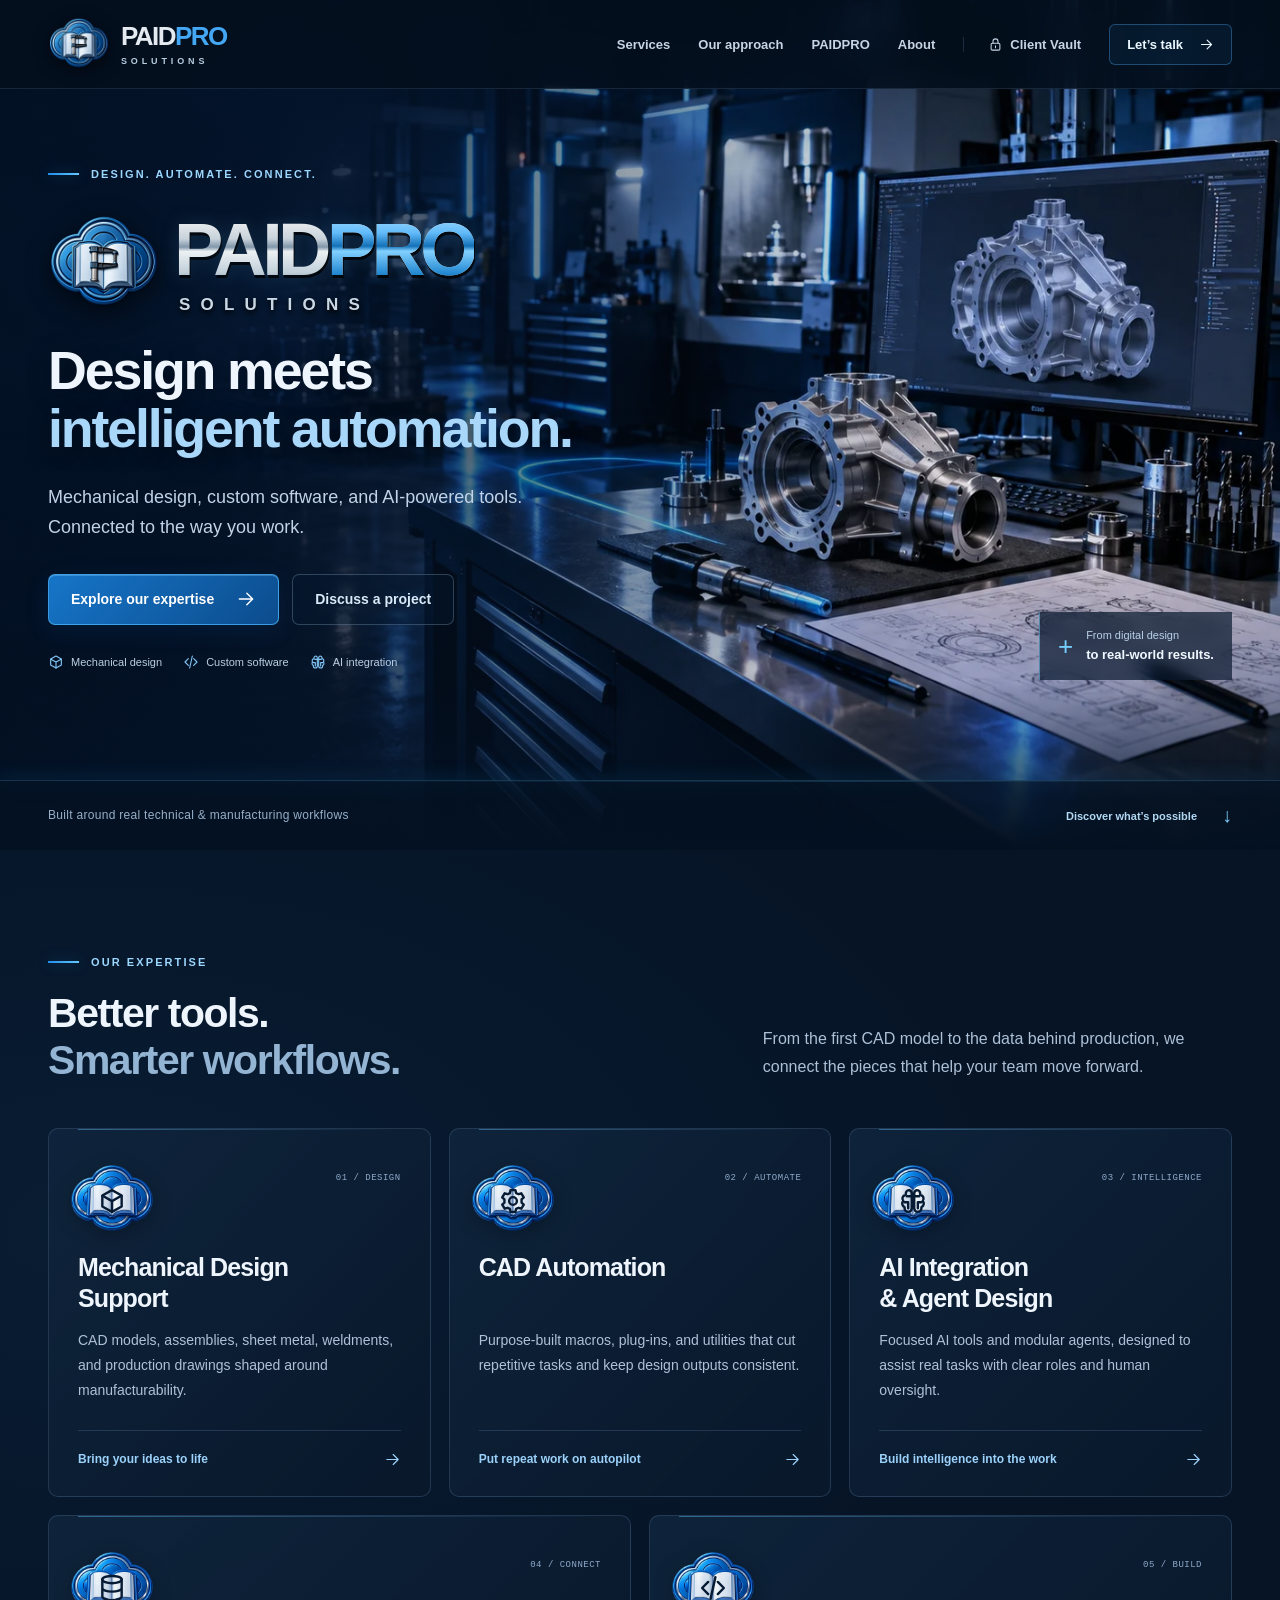
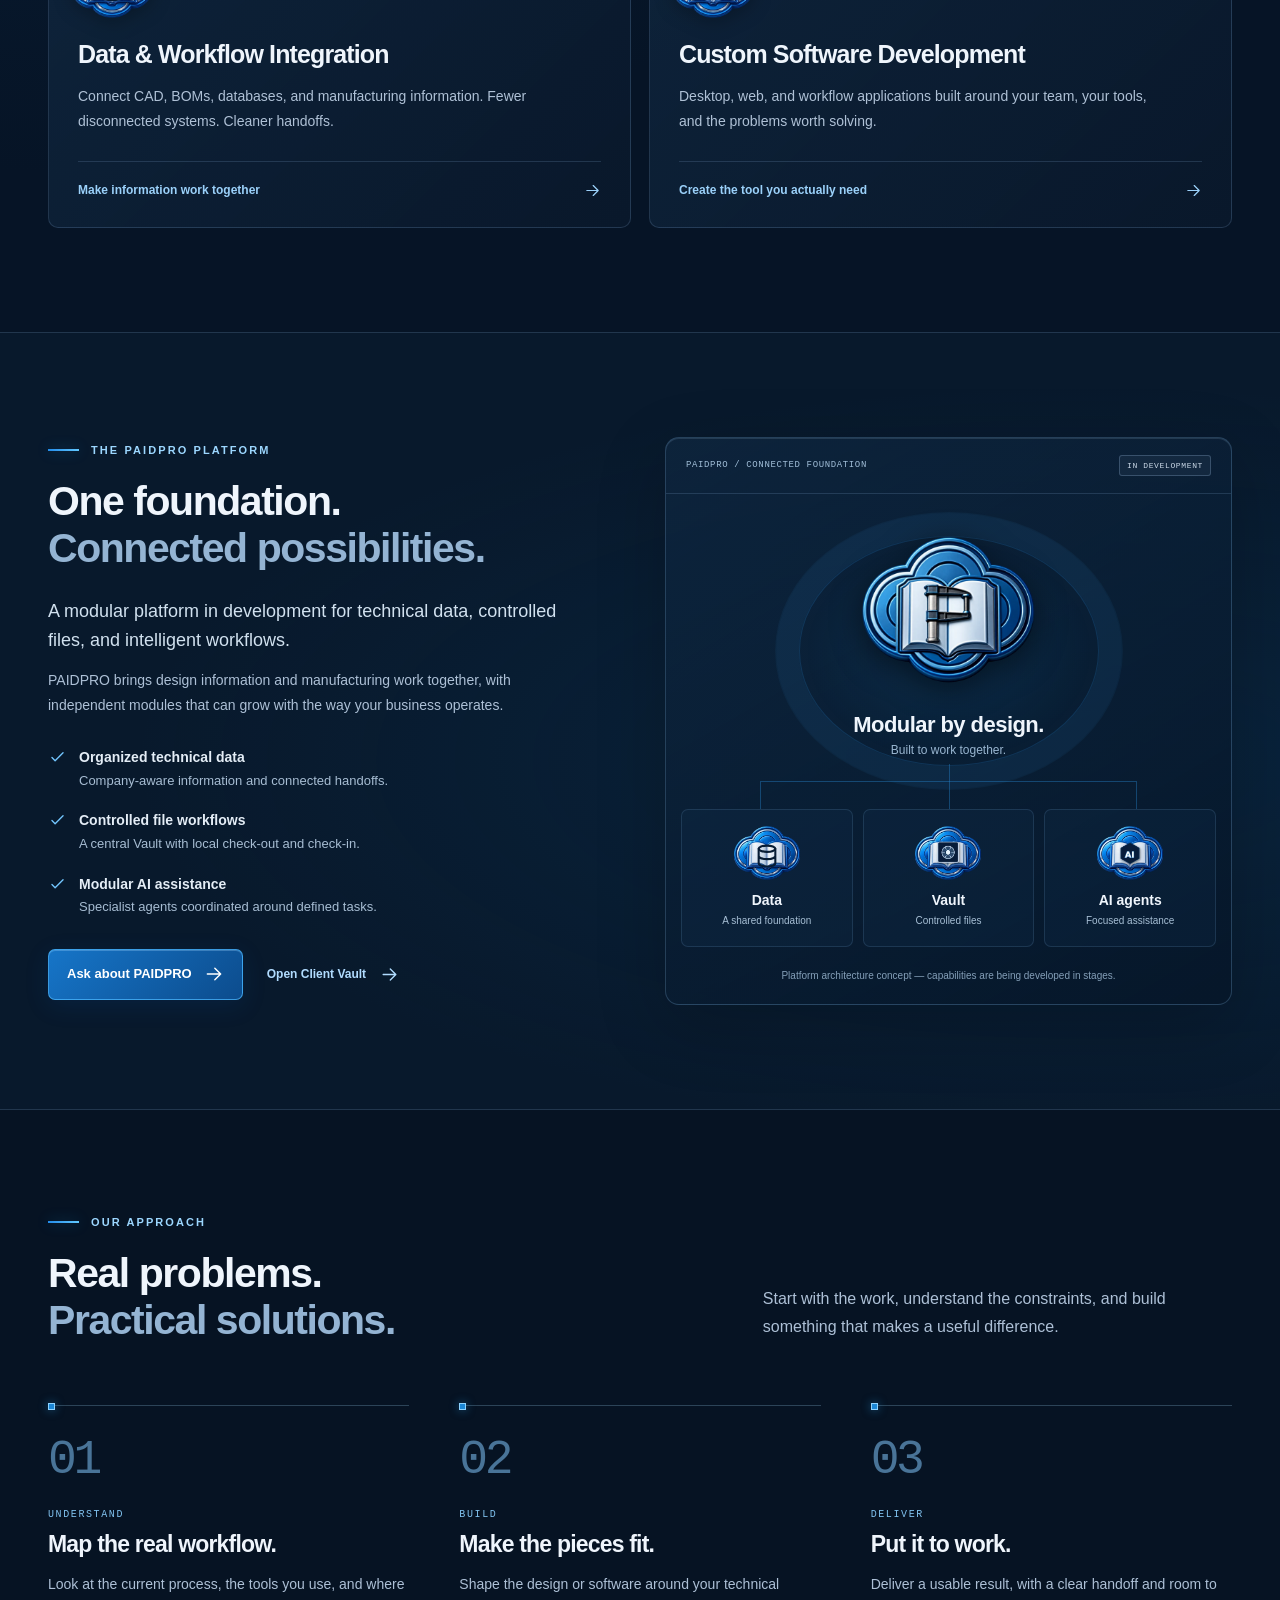
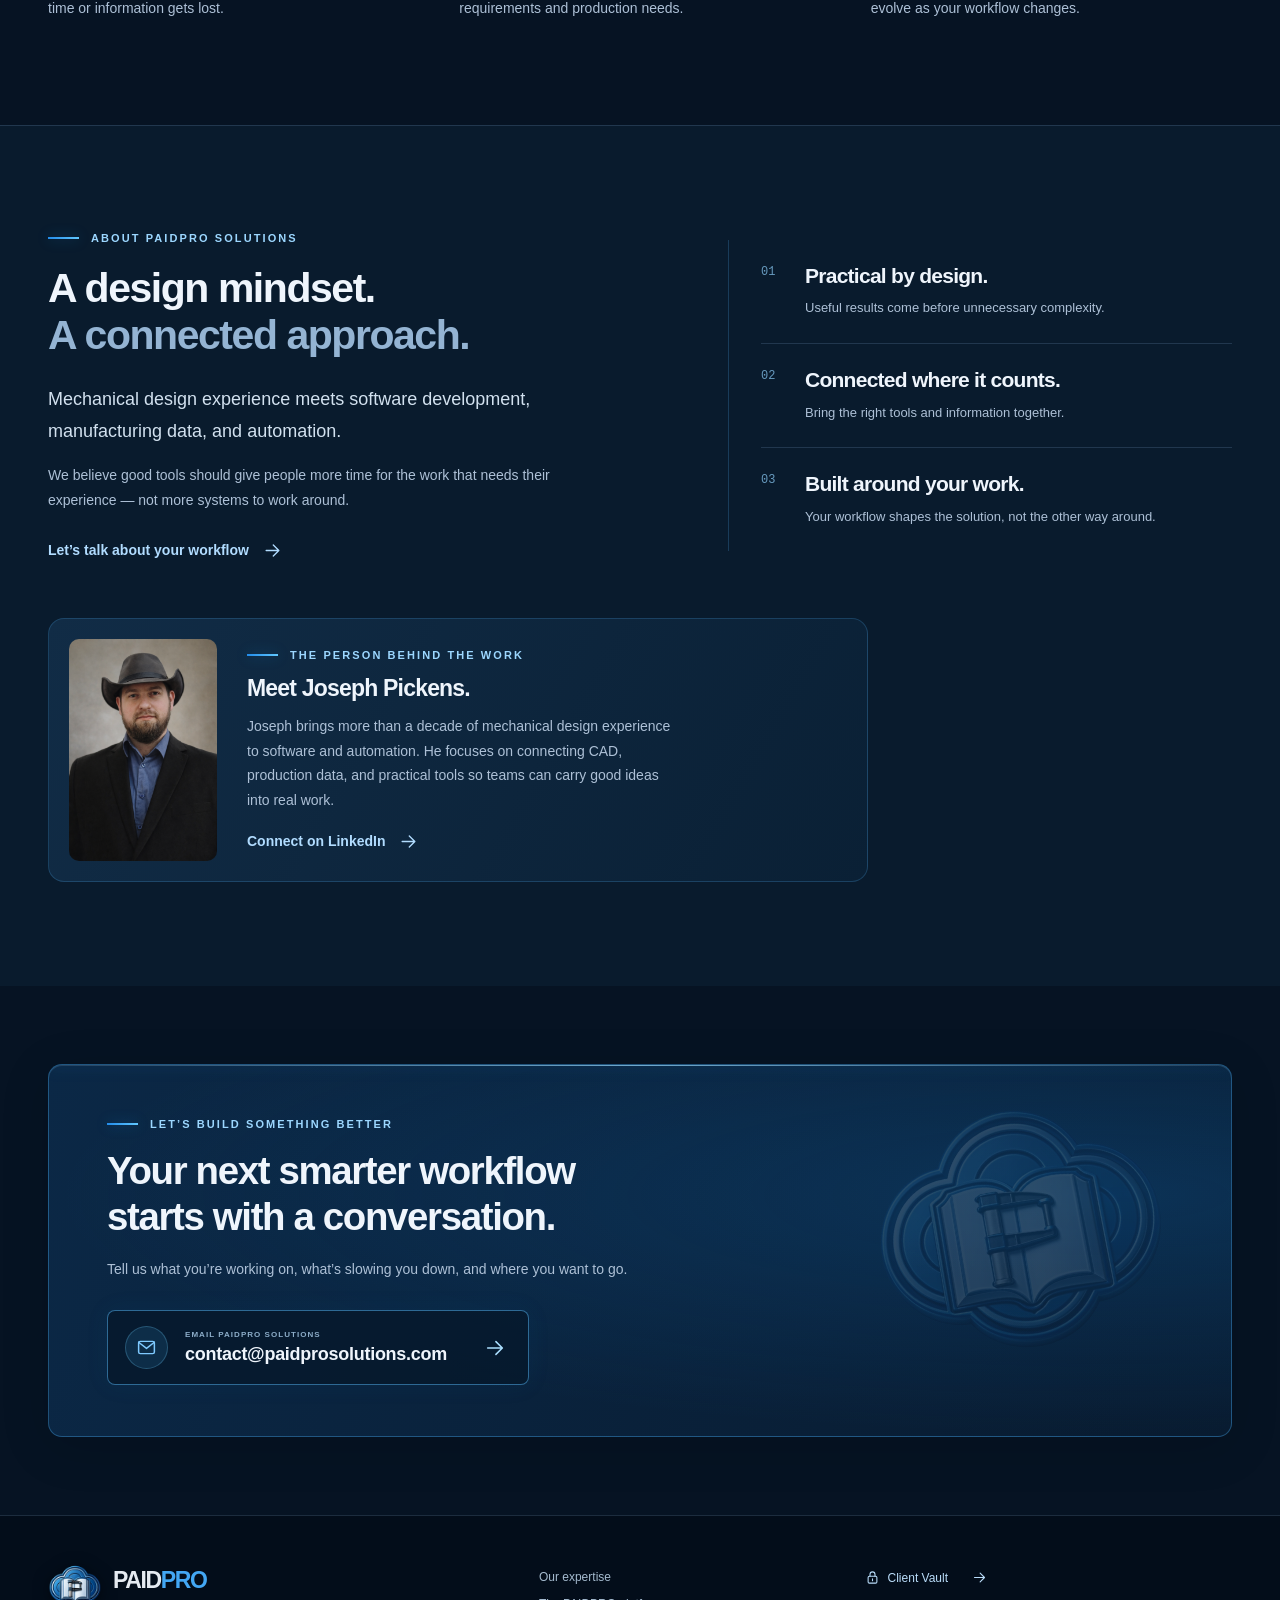
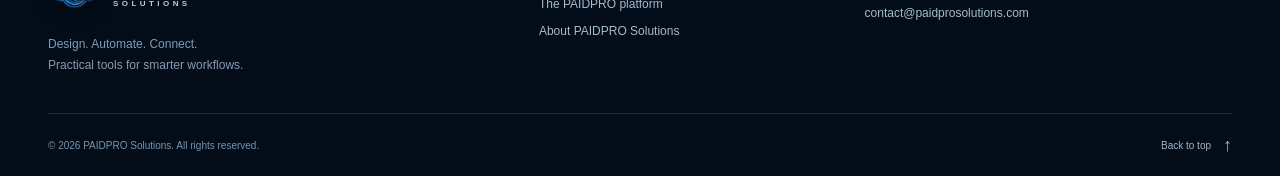
==== commit 502e2341: "Add Joseph Pickens profile to About section" ====
--- a/index.html
+++ b/index.html
@@ -189,6 +189,17 @@
           <div><span>03</span><h3>Built around your work.</h3><p>Your workflow shapes the solution, not the other way around.</p></div>
         </div>
       </div>
+      <div class="container">
+        <div class="about-person">
+          <img src="images/joseph-pickens.png" alt="Portrait of Joseph Pickens" width="1024" height="1536" loading="lazy" decoding="async" />
+          <div class="about-person-copy">
+            <p class="eyebrow"><span class="eyebrow-line"></span> The person behind the work</p>
+            <h3>Meet Joseph Pickens.</h3>
+            <p>Joseph brings more than a decade of mechanical design experience to software and automation. He focuses on connecting CAD, production data, and practical tools so teams can carry good ideas into real work.</p>
+            <a class="text-link" href="https://www.linkedin.com/in/josephmpickens" target="_blank" rel="noopener noreferrer" aria-label="Connect with Joseph Pickens on LinkedIn (opens in a new tab)">Connect on LinkedIn <svg aria-hidden="true"><use href="#icon-arrow"></use></svg></a>
+          </div>
+        </div>
+      </div>
     </section>
 
     <section id="contact" class="contact-section" aria-labelledby="contact-title">
--- a/styles.css
+++ b/styles.css
@@ -166,6 +166,12 @@
 .about-principles > div > span { position: absolute; left: 0; top: 25px; color: #679abe; font: 12px Consolas, monospace; }
 .about-principles h3 { font-size: 21px; font-weight: 600; line-height: 1.4; }
 .about-principles p { margin-top: 7px; font-size: 13px; }
+.about-person { display: flex; align-items: center; gap: 30px; max-width: 820px; margin-top: 56px; padding: 20px; border: 1px solid #3778a85c; border-radius: 16px; background: linear-gradient(120deg, #112c46, #0a2035); }
+.about-person img { display: block; flex: 0 0 auto; width: 148px; height: auto; aspect-ratio: 2 / 3; object-fit: cover; border-radius: 10px; }
+.about-person-copy .eyebrow { margin-bottom: 12px; }
+.about-person-copy h3 { font-size: 23px; font-weight: 600; }
+.about-person-copy > p:not(.eyebrow) { margin-top: 12px; max-width: 56ch; font-size: 14px; }
+.about-person-copy .text-link { margin-top: 18px; }
 
 .contact-section { padding: 78px 0; background: #061323; }
 .contact-card { position: relative; isolation: isolate; overflow: hidden; border: 1px solid #419dde66; border-radius: 14px; padding: 51px 58px; background: radial-gradient(ellipse at 90% 35%, #1263a64d, transparent 70%), linear-gradient(110deg, #0b2846, #081b30); box-shadow: inset 0 1px 0 #bde4ff24, 0 10px 50px #0002; }
@@ -323,6 +329,9 @@
   .about-principles { padding-left: 20px; }
   .about-principles > div { padding-left: 34px; }
   .about-principles h3 { font-size: 20px; }
+  .about-person { flex-direction: column; align-items: flex-start; gap: 20px; margin-top: 34px; padding: 18px; }
+  .about-person img { width: 126px; }
+  .about-person-copy h3 { font-size: 21px; }
   .contact-section { padding-block: 50px; }
   .contact-card { padding: 31px 23px; border-radius: 10px; }
   .contact-copy h2 { font-size: 29px; }
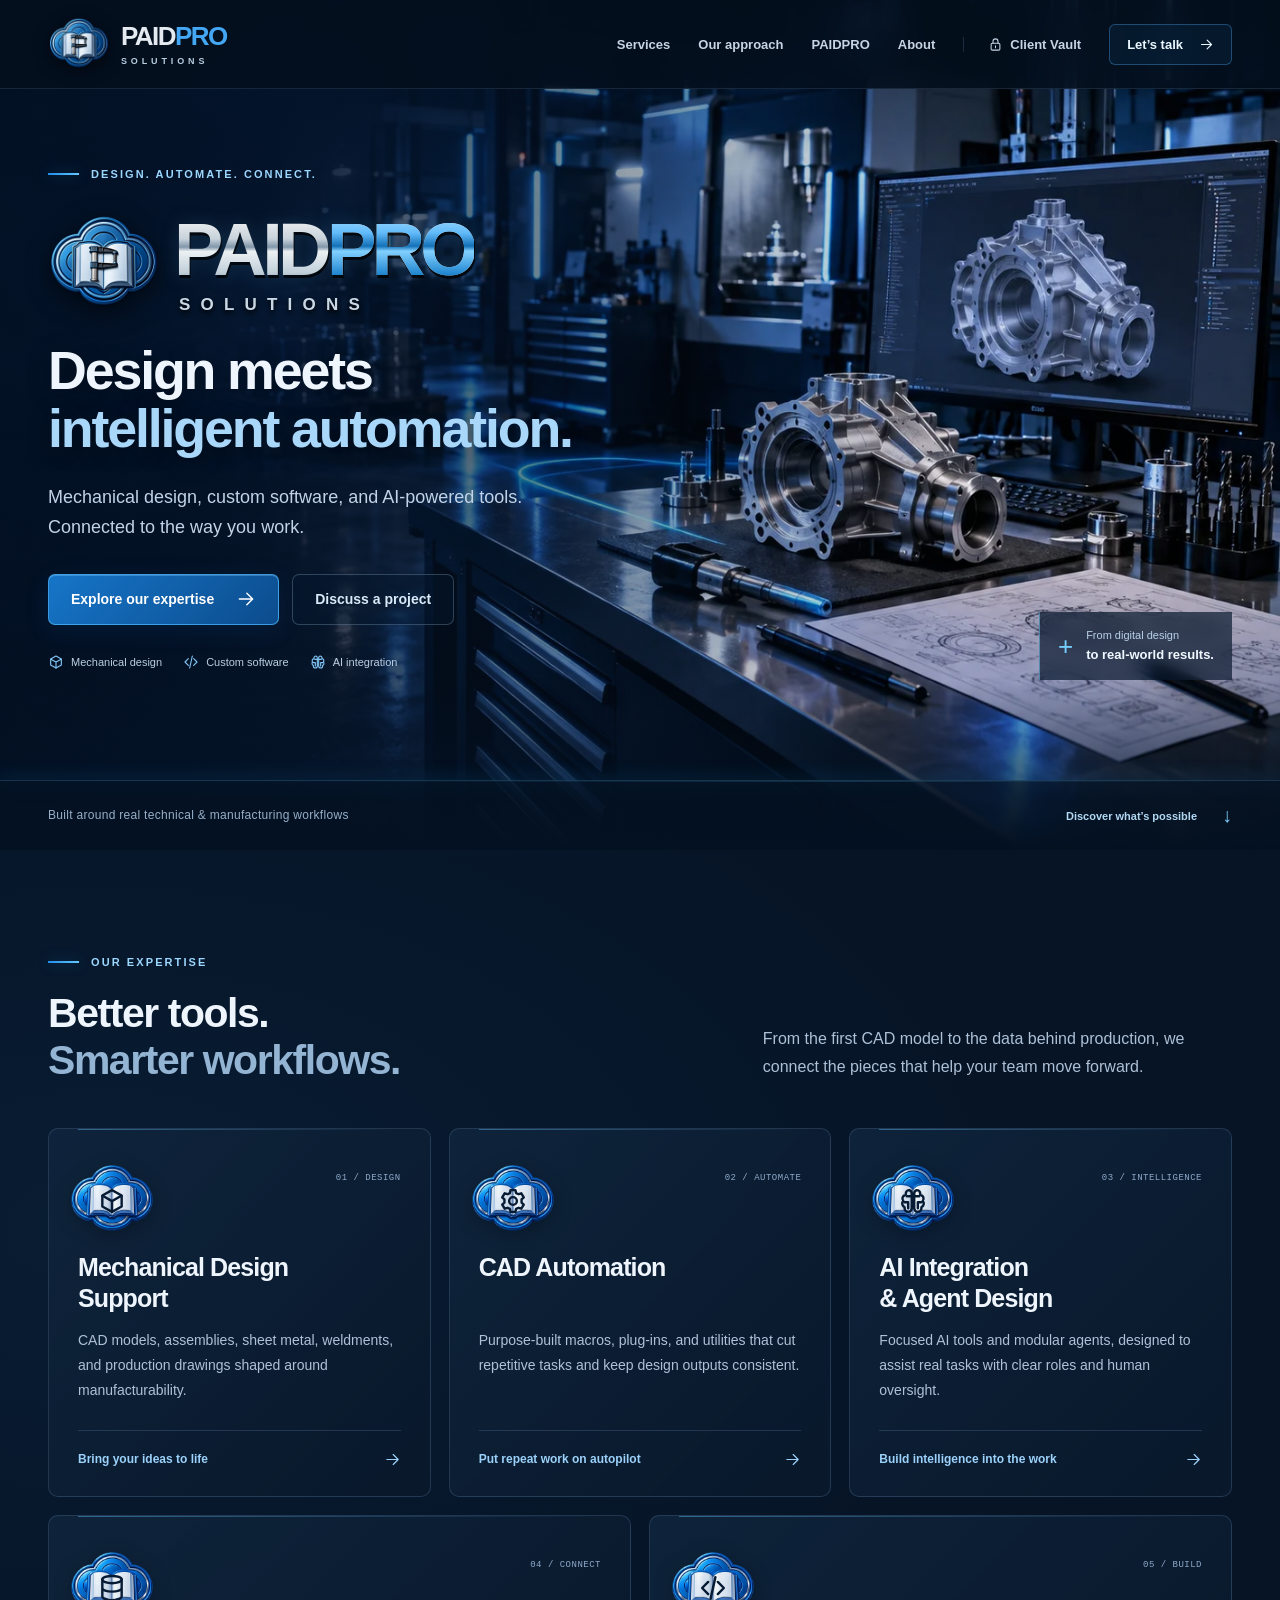
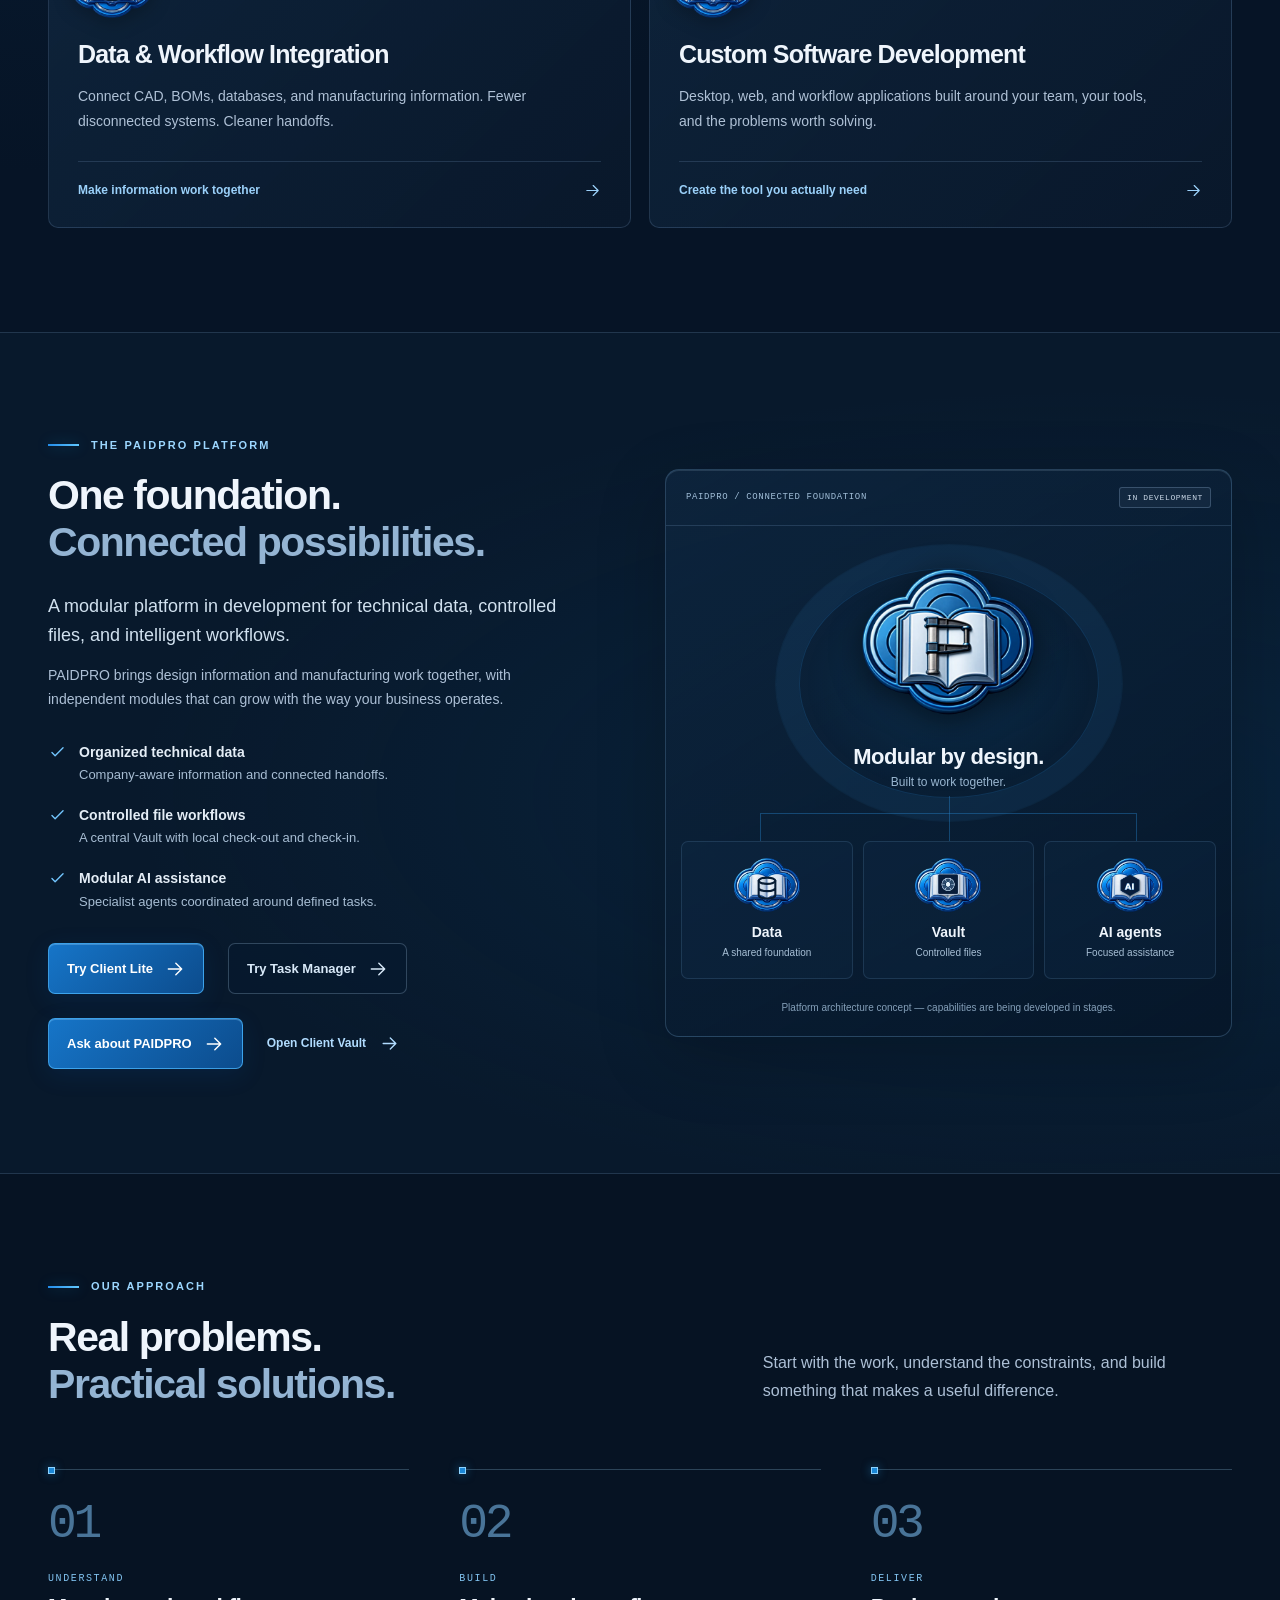
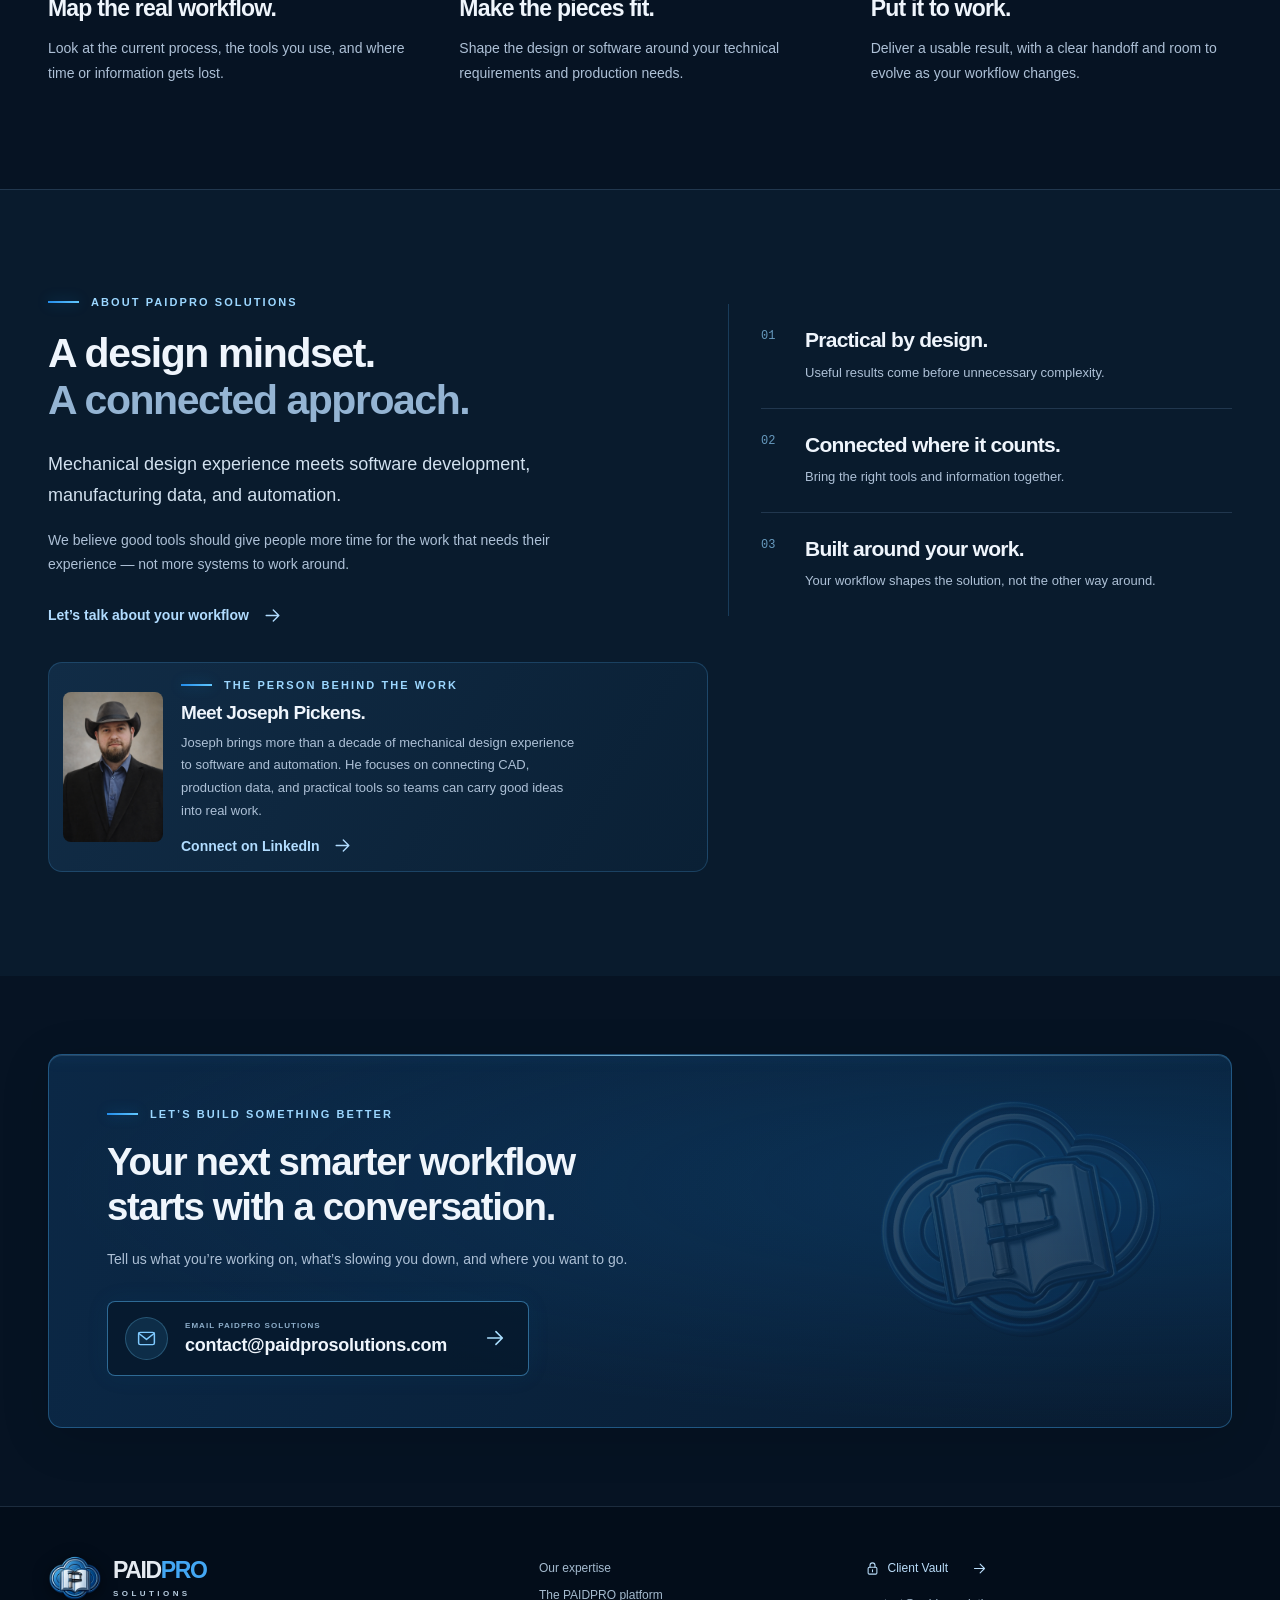
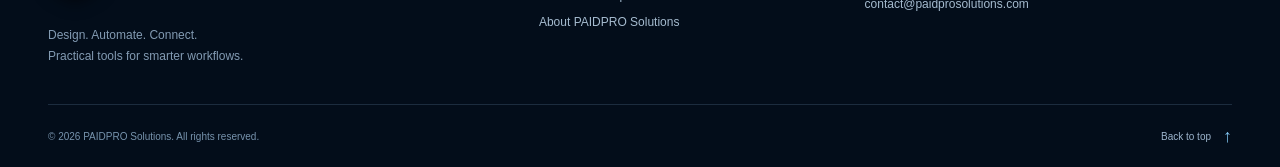
==== commit 0f134e20: "Add interactive Task Manager and Client Lite website demos" ====
--- a/index.html
+++ b/index.html
@@ -137,6 +137,8 @@
             <li><svg aria-hidden="true"><use href="#icon-check"></use></svg><span><strong>Modular AI assistance</strong>Specialist agents coordinated around defined tasks.</span></li>
           </ul>
           <div class="platform-actions">
+            <a class="button button-primary" href="lite-demo.html">Try Client Lite <svg aria-hidden="true"><use href="#icon-arrow"></use></svg></a>
+            <a class="button button-ghost" href="task-manager.html">Try Task Manager <svg aria-hidden="true"><use href="#icon-arrow"></use></svg></a>
             <a class="button button-primary" href="#contact">Ask about PAIDPRO <svg aria-hidden="true"><use href="#icon-arrow"></use></svg></a>
             <a class="text-link" href="https://portal.paidprosolutions.com">Open Client Vault <svg aria-hidden="true"><use href="#icon-arrow"></use></svg></a>
           </div>
--- a/styles.css
+++ b/styles.css
@@ -166,12 +166,12 @@
 .about-principles > div > span { position: absolute; left: 0; top: 25px; color: #679abe; font: 12px Consolas, monospace; }
 .about-principles h3 { font-size: 21px; font-weight: 600; line-height: 1.4; }
 .about-principles p { margin-top: 7px; font-size: 13px; }
-.about-person { display: flex; align-items: center; gap: 30px; max-width: 820px; margin-top: 56px; padding: 20px; border: 1px solid #3778a85c; border-radius: 16px; background: linear-gradient(120deg, #112c46, #0a2035); }
-.about-person img { display: block; flex: 0 0 auto; width: 148px; height: auto; aspect-ratio: 2 / 3; object-fit: cover; border-radius: 10px; }
-.about-person-copy .eyebrow { margin-bottom: 12px; }
-.about-person-copy h3 { font-size: 23px; font-weight: 600; }
-.about-person-copy > p:not(.eyebrow) { margin-top: 12px; max-width: 56ch; font-size: 14px; }
-.about-person-copy .text-link { margin-top: 18px; }
+.about-person { display: flex; align-items: center; gap: 18px; max-width: 660px; margin-top: 36px; padding: 14px; border: 1px solid #3778a85c; border-radius: 14px; background: linear-gradient(120deg, #112c46, #0a2035); }
+.about-person img { display: block; flex: 0 0 auto; width: 100px; height: auto; aspect-ratio: 2 / 3; object-fit: cover; border-radius: 8px; }
+.about-person-copy .eyebrow { margin-bottom: 8px; }
+.about-person-copy h3 { font-size: 19px; font-weight: 600; }
+.about-person-copy > p:not(.eyebrow) { margin-top: 8px; max-width: 56ch; font-size: 13px; }
+.about-person-copy .text-link { margin-top: 12px; }
 
 .contact-section { padding: 78px 0; background: #061323; }
 .contact-card { position: relative; isolation: isolate; overflow: hidden; border: 1px solid #419dde66; border-radius: 14px; padding: 51px 58px; background: radial-gradient(ellipse at 90% 35%, #1263a64d, transparent 70%), linear-gradient(110deg, #0b2846, #081b30); box-shadow: inset 0 1px 0 #bde4ff24, 0 10px 50px #0002; }
@@ -329,9 +329,9 @@
   .about-principles { padding-left: 20px; }
   .about-principles > div { padding-left: 34px; }
   .about-principles h3 { font-size: 20px; }
-  .about-person { flex-direction: column; align-items: flex-start; gap: 20px; margin-top: 34px; padding: 18px; }
-  .about-person img { width: 126px; }
-  .about-person-copy h3 { font-size: 21px; }
+  .about-person { flex-direction: column; align-items: flex-start; gap: 14px; margin-top: 26px; padding: 14px; }
+  .about-person img { width: 96px; }
+  .about-person-copy h3 { font-size: 19px; }
   .contact-section { padding-block: 50px; }
   .contact-card { padding: 31px 23px; border-radius: 10px; }
   .contact-copy h2 { font-size: 29px; }
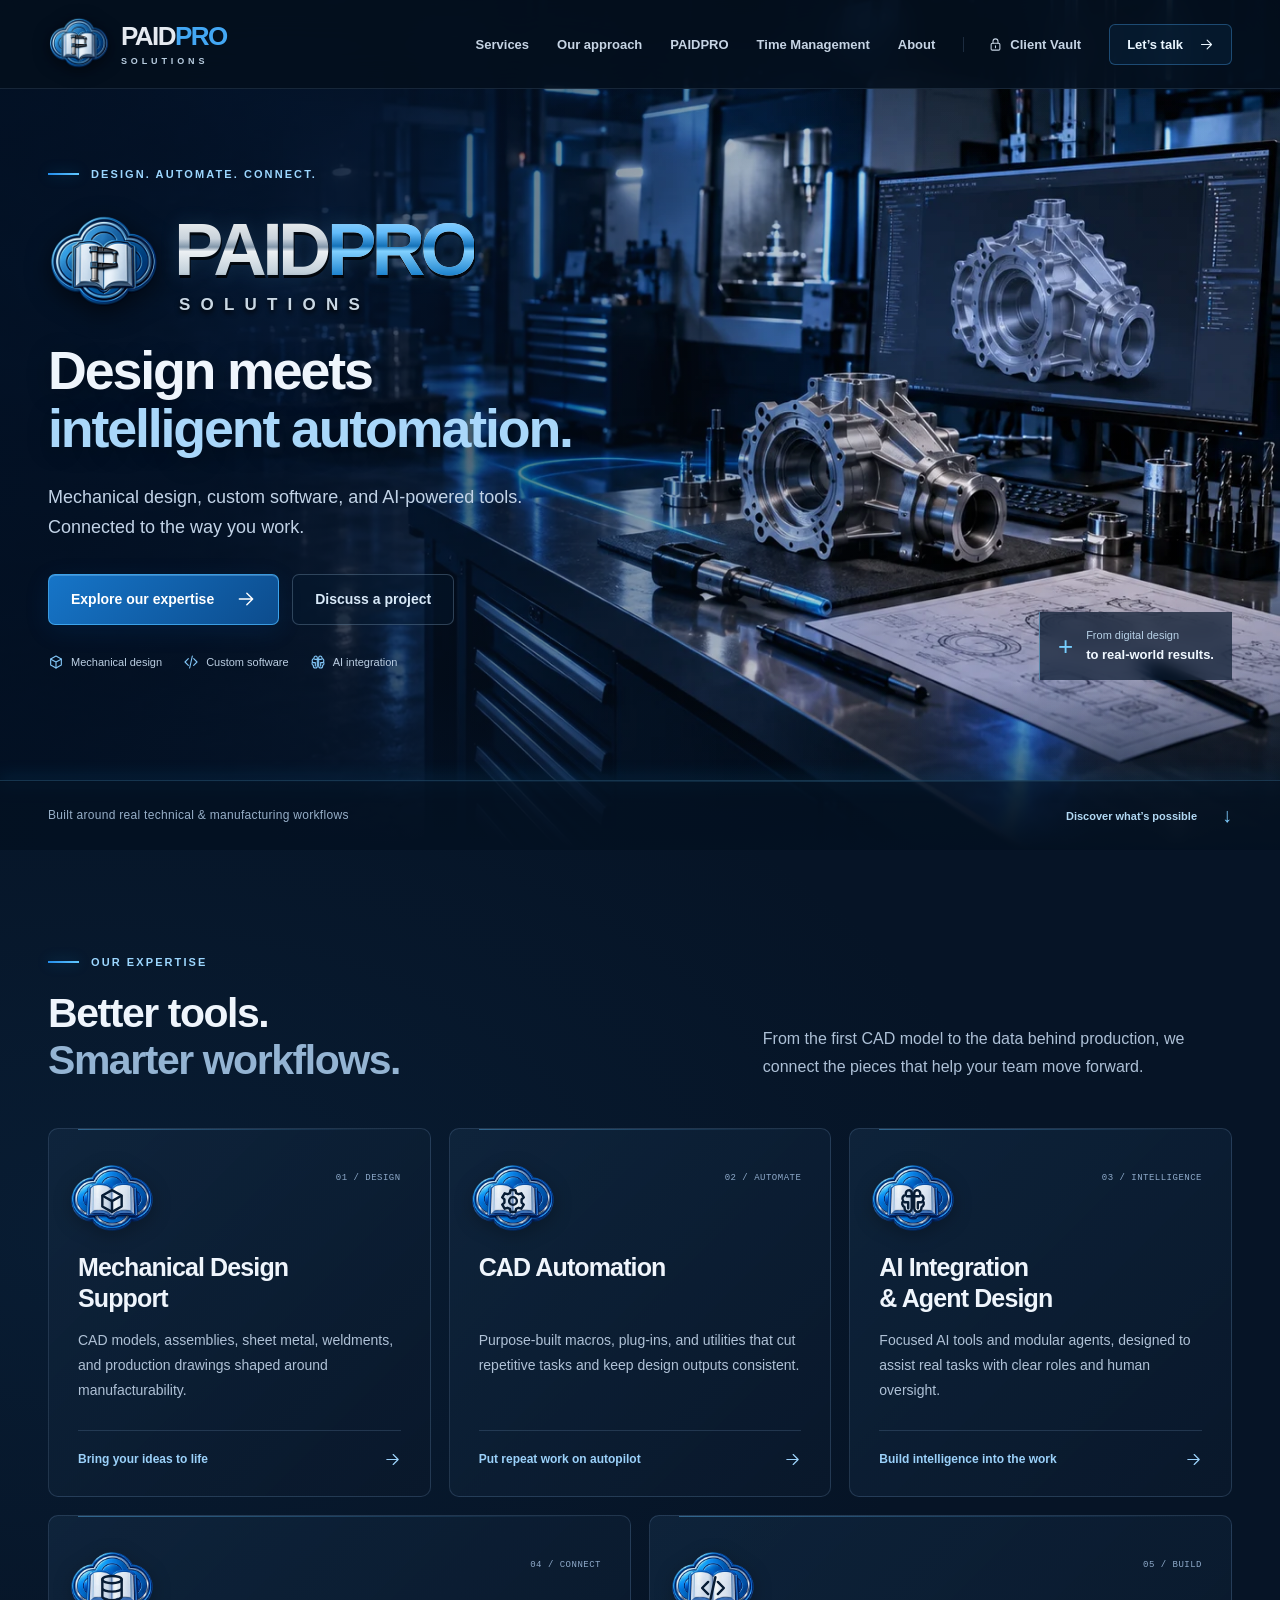
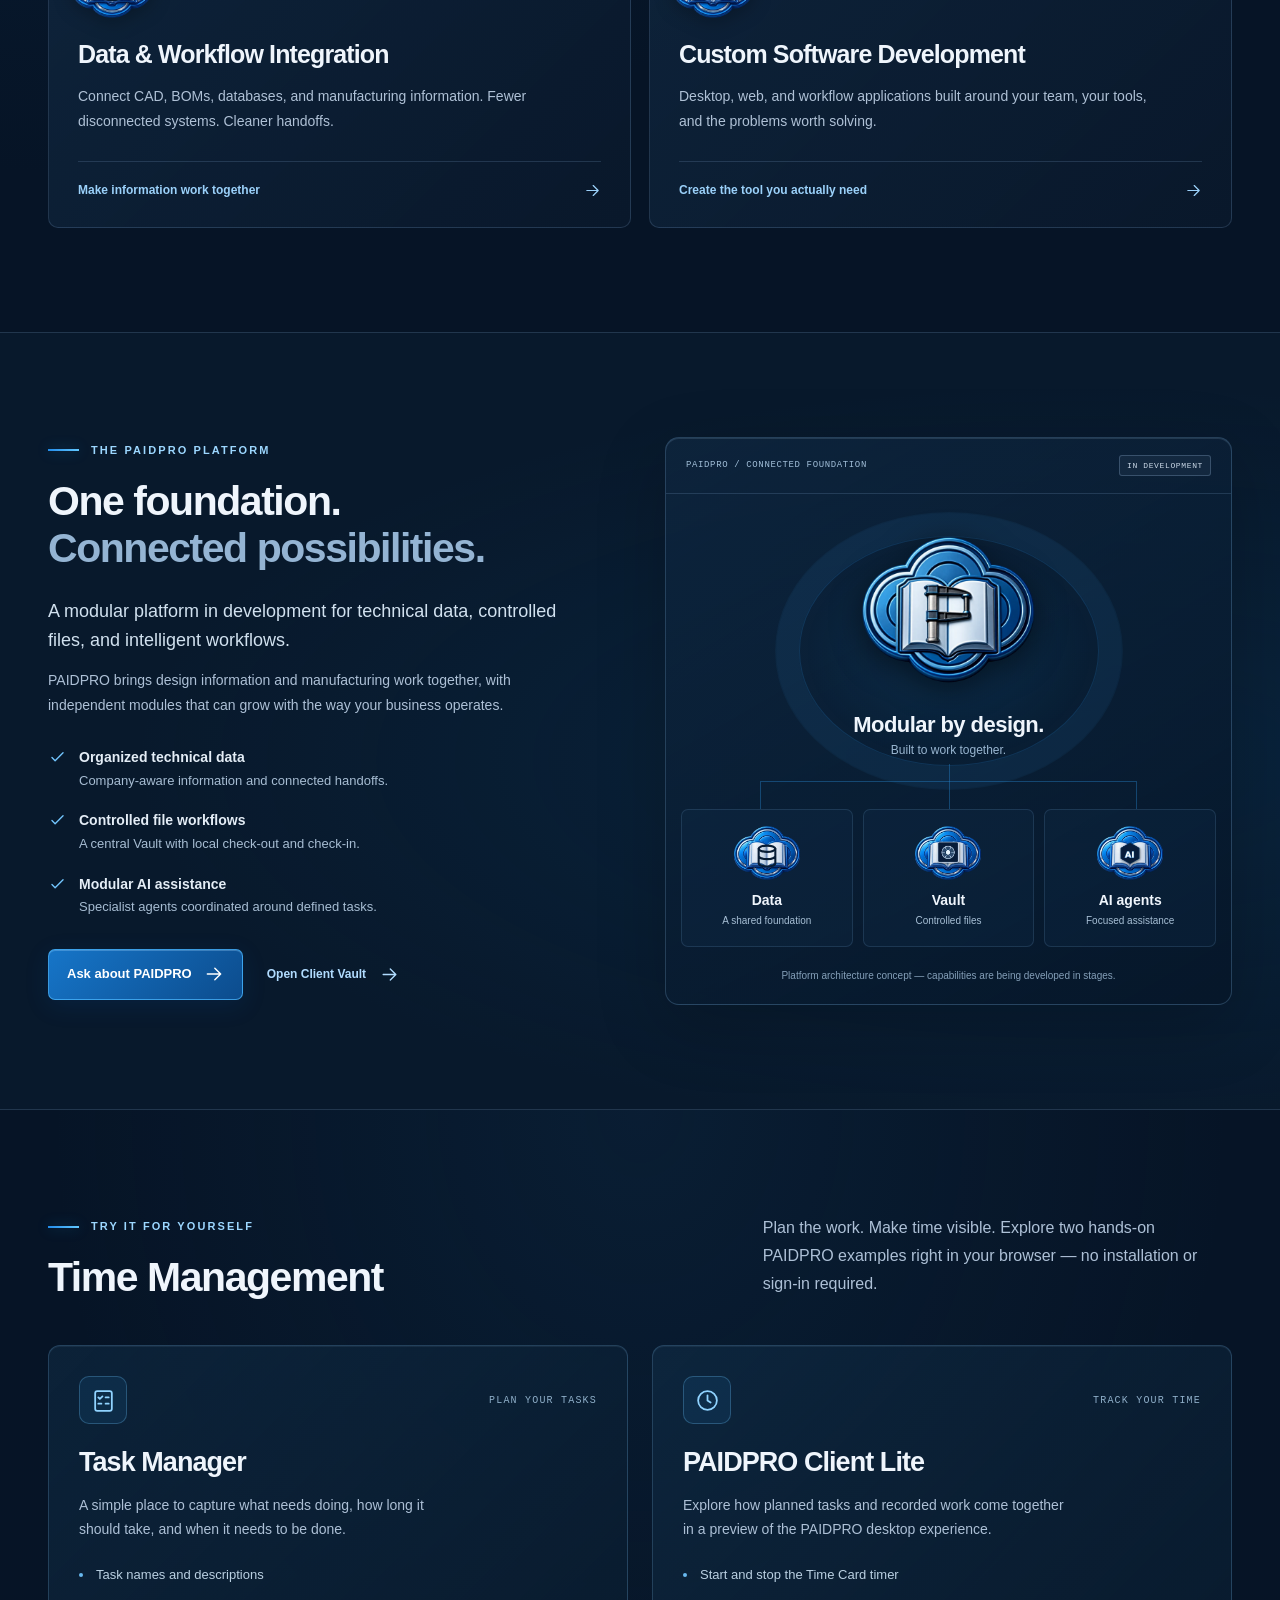
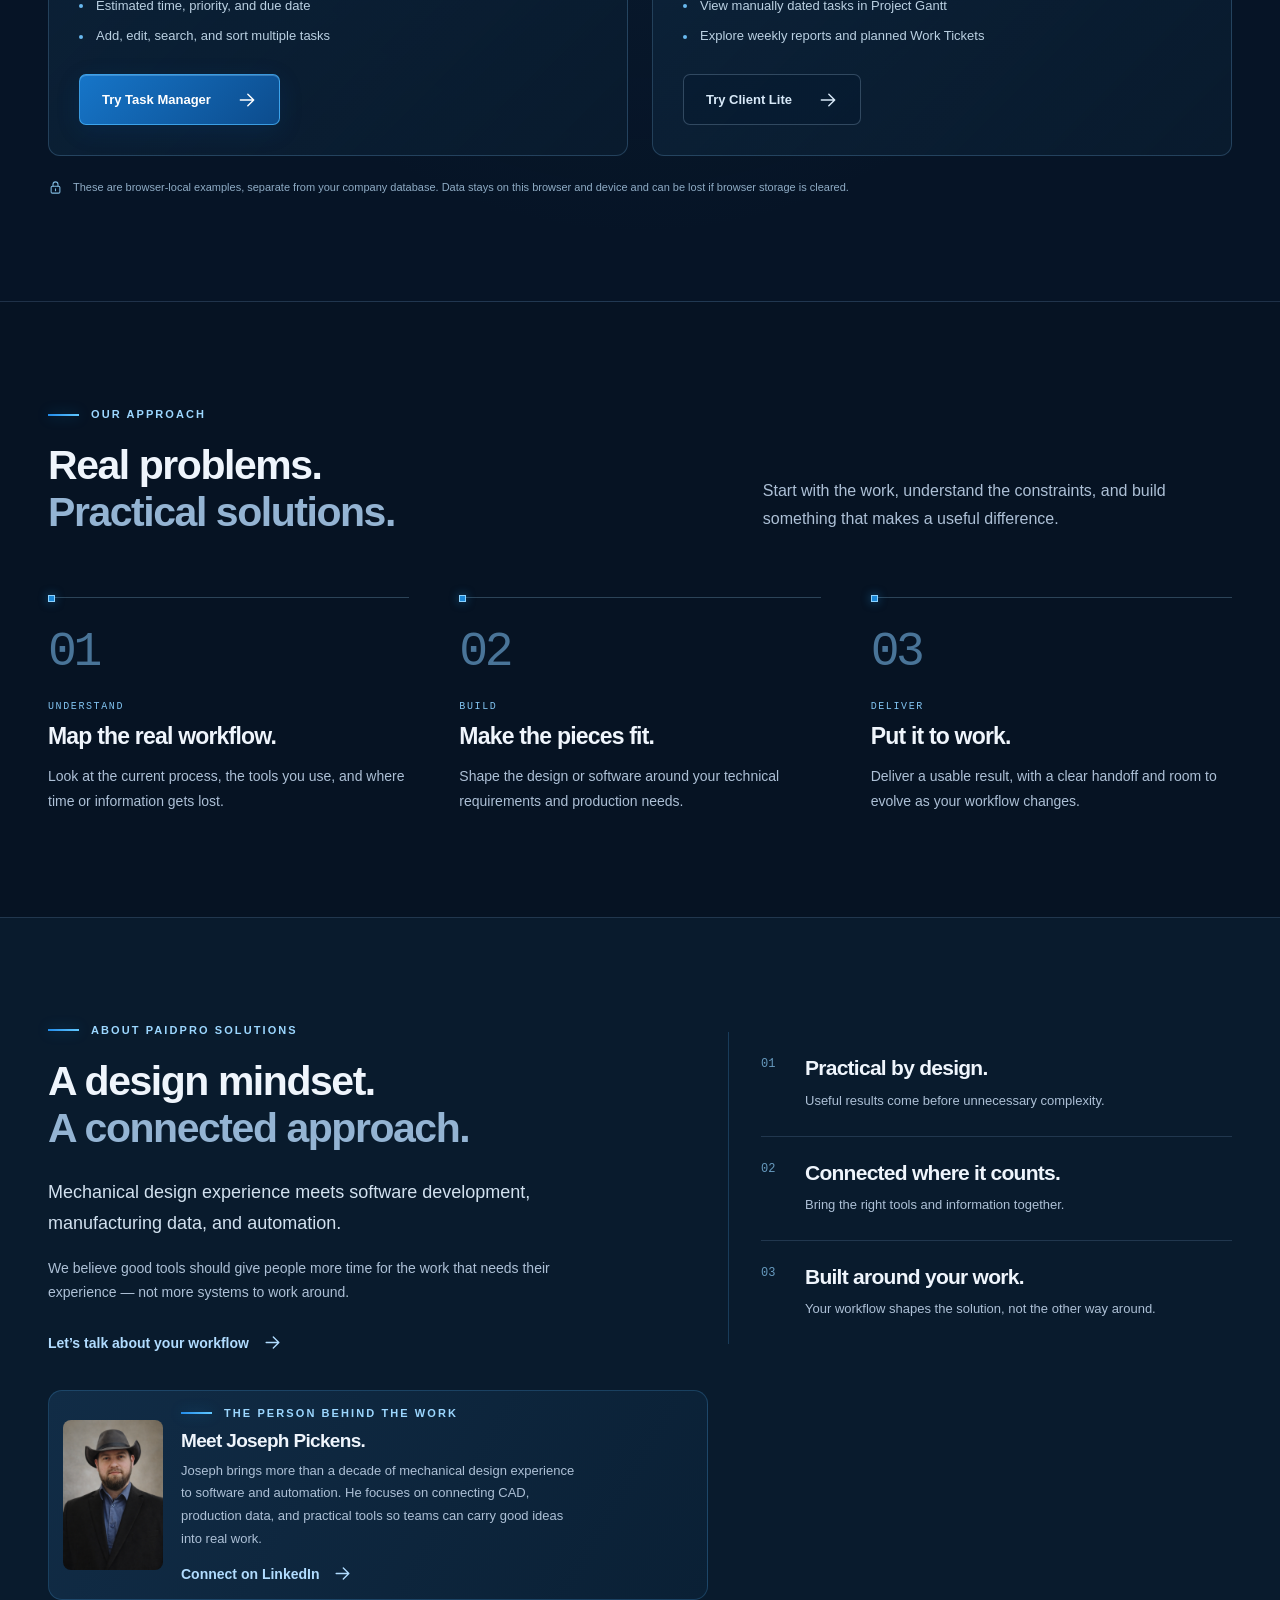
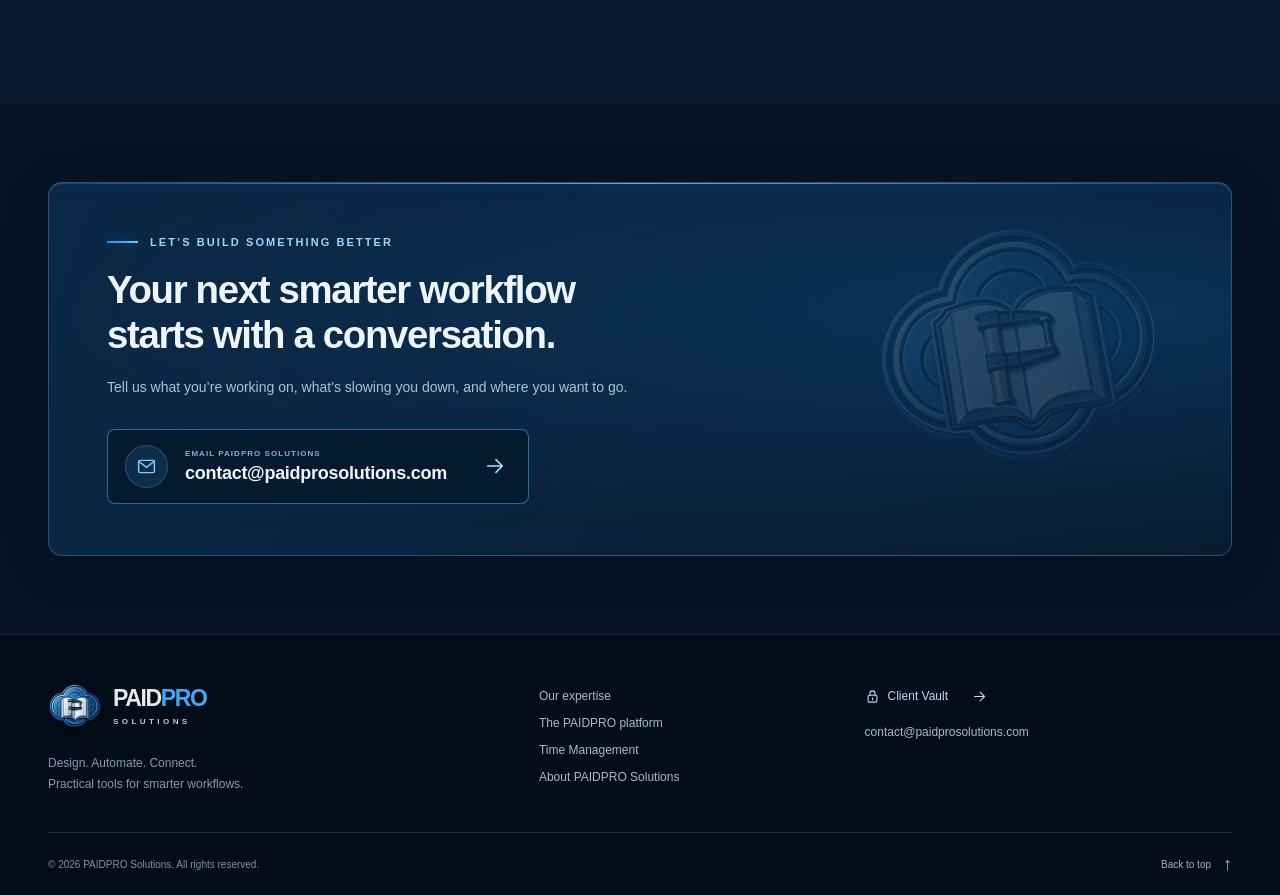
==== commit f526a782: "Add Time Management section and navigation for browser demos" ====
--- a/index.html
+++ b/index.html
@@ -10,7 +10,7 @@
   <link rel="apple-touch-icon" href="apple-touch-icon.png" />
   <link rel="preload" href="images/industrial-workshop.webp" as="image" />
   <link rel="stylesheet" href="styles.css" />
-  <noscript><style>@media (max-width: 980px) { .site-header { position: relative; } .nav-wrap { flex-wrap: wrap; } .site-nav { position: static; display: flex; width: 100%; max-height: none; padding: 8px 0 20px; border: 0; box-shadow: none; } .menu-toggle { display: none; } .hero-inner { padding-top: 64px; } }</style></noscript>
+  <noscript><style>@media (max-width: 1100px) { .site-header { position: relative; } .nav-wrap { flex-wrap: wrap; } .site-nav { position: static; display: flex; width: 100%; max-height: none; padding: 8px 0 20px; border: 0; box-shadow: none; } .menu-toggle { display: none; } .hero-inner { padding-top: 64px; } }</style></noscript>
 </head>
 <body>
   <svg class="icon-library" xmlns="http://www.w3.org/2000/svg" aria-hidden="true">
@@ -21,6 +21,8 @@
     <symbol id="icon-database" viewBox="0 0 24 24"><ellipse cx="12" cy="5" rx="8" ry="3" /><path d="M4 5v7c0 1.7 3.6 3 8 3s8-1.3 8-3V5M4 12v7c0 1.7 3.6 3 8 3s8-1.3 8-3v-7" /></symbol>
     <symbol id="icon-code" viewBox="0 0 24 24"><path d="m8 7-5 5 5 5M16 7l5 5-5 5M14 3l-4 18" /></symbol>
     <symbol id="icon-check" viewBox="0 0 24 24"><path d="m5 12 4 4L19 6" /></symbol>
+    <symbol id="icon-tasks" viewBox="0 0 24 24"><rect x="4" y="3" width="16" height="19" rx="2" /><path d="m7 9 1.5 1.5L11 8M14 9h3M7 15h3M14 15h3" /></symbol>
+    <symbol id="icon-clock" viewBox="0 0 24 24"><circle cx="12" cy="12" r="9" /><path d="M12 7v5l3 2" /></symbol>
     <symbol id="icon-lock" viewBox="0 0 24 24"><rect x="5" y="10" width="14" height="11" rx="2" /><path d="M8 10V7a4 4 0 0 1 8 0v3M12 14v3" /></symbol>
     <symbol id="icon-mail" viewBox="0 0 24 24"><rect x="3" y="5" width="18" height="14" rx="2" /><path d="m3 6 9 7 9-7" /></symbol>
     <symbol id="icon-menu" viewBox="0 0 24 24"><path d="M4 7h16M4 12h16M4 17h16" /></symbol>
@@ -43,6 +45,7 @@
         <a href="#services">Services</a>
         <a href="#process">Our approach</a>
         <a href="#paidpro">PAIDPRO</a>
+        <a href="#time-management">Time Management</a>
         <a href="#about">About</a>
         <a class="vault-link" href="https://portal.paidprosolutions.com"><svg aria-hidden="true"><use href="#icon-lock"></use></svg> Client Vault</a>
         <a class="nav-cta" href="#contact">Let’s talk <svg aria-hidden="true"><use href="#icon-arrow"></use></svg></a>
@@ -137,8 +140,6 @@
             <li><svg aria-hidden="true"><use href="#icon-check"></use></svg><span><strong>Modular AI assistance</strong>Specialist agents coordinated around defined tasks.</span></li>
           </ul>
           <div class="platform-actions">
-            <a class="button button-primary" href="lite-demo.html">Try Client Lite <svg aria-hidden="true"><use href="#icon-arrow"></use></svg></a>
-            <a class="button button-ghost" href="task-manager.html">Try Task Manager <svg aria-hidden="true"><use href="#icon-arrow"></use></svg></a>
             <a class="button button-primary" href="#contact">Ask about PAIDPRO <svg aria-hidden="true"><use href="#icon-arrow"></use></svg></a>
             <a class="text-link" href="https://portal.paidprosolutions.com">Open Client Vault <svg aria-hidden="true"><use href="#icon-arrow"></use></svg></a>
           </div>
@@ -159,6 +160,32 @@
           </div>
           <p class="architecture-note">Platform architecture concept — capabilities are being developed in stages.</p>
         </div>
+      </div>
+    </section>
+
+    <section id="time-management" class="section time-management-section" aria-labelledby="time-management-title">
+      <div class="container">
+        <div class="section-heading">
+          <div><p class="eyebrow"><span class="eyebrow-line"></span> Try it for yourself</p><h2 id="time-management-title">Time Management</h2></div>
+          <p>Plan the work. Make time visible. Explore two hands-on PAIDPRO examples right in your browser — no installation or sign-in required.</p>
+        </div>
+        <div class="time-tools">
+          <article class="time-tool" aria-labelledby="task-manager-title">
+            <div class="time-tool-top"><div class="time-tool-icon"><svg aria-hidden="true"><use href="#icon-tasks"></use></svg></div><span class="time-tool-label">PLAN YOUR TASKS</span></div>
+            <h3 id="task-manager-title">Task Manager</h3>
+            <p>A simple place to capture what needs doing, how long it should take, and when it needs to be done.</p>
+            <ul class="time-tool-features"><li>Task names and descriptions</li><li>Estimated time, priority, and due date</li><li>Add, edit, search, and sort multiple tasks</li></ul>
+            <a class="button button-primary" href="task-manager.html">Try Task Manager <svg aria-hidden="true"><use href="#icon-arrow"></use></svg></a>
+          </article>
+          <article class="time-tool" aria-labelledby="client-lite-title">
+            <div class="time-tool-top"><div class="time-tool-icon"><svg aria-hidden="true"><use href="#icon-clock"></use></svg></div><span class="time-tool-label">TRACK YOUR TIME</span></div>
+            <h3 id="client-lite-title">PAIDPRO Client Lite</h3>
+            <p>Explore how planned tasks and recorded work come together in a preview of the PAIDPRO desktop experience.</p>
+            <ul class="time-tool-features"><li>Start and stop the Time Card timer</li><li>View manually dated tasks in Project Gantt</li><li>Explore weekly reports and planned Work Tickets</li></ul>
+            <a class="button button-ghost" href="lite-demo.html">Try Client Lite <svg aria-hidden="true"><use href="#icon-arrow"></use></svg></a>
+          </article>
+        </div>
+        <p class="time-management-note"><svg aria-hidden="true"><use href="#icon-lock"></use></svg><span>These are browser-local examples, separate from your company database. Data stays on this browser and device and can be lost if browser storage is cleared.</span></p>
       </div>
     </section>
 
@@ -218,7 +245,7 @@
   <footer class="site-footer">
     <div class="container footer-main">
       <div><a class="brand footer-brand" href="#home" aria-label="PAIDPRO Solutions — back to top"><img class="brand-logo" src="images/paidpro-emblem.webp" alt="" width="68" height="68" loading="lazy" /><span class="brand-name"><strong><span>PAID</span><span class="brand-blue">PRO</span></strong><span class="brand-subtitle">SOLUTIONS</span></span></a><p>Design. Automate. Connect.<br />Practical tools for smarter workflows.</p></div>
-      <nav class="footer-nav" aria-label="Footer navigation"><a href="#services">Our expertise</a><a href="#paidpro">The PAIDPRO platform</a><a href="#about">About PAIDPRO Solutions</a></nav>
+      <nav class="footer-nav" aria-label="Footer navigation"><a href="#services">Our expertise</a><a href="#paidpro">The PAIDPRO platform</a><a href="#time-management">Time Management</a><a href="#about">About PAIDPRO Solutions</a></nav>
       <div class="footer-contact"><a href="https://portal.paidprosolutions.com"><svg aria-hidden="true"><use href="#icon-lock"></use></svg> Client Vault <svg aria-hidden="true"><use href="#icon-arrow"></use></svg></a><a href="mailto:contact@paidprosolutions.com">contact@paidprosolutions.com</a></div>
     </div>
     <div class="container footer-bottom"><span>&copy; <span id="year">2026</span> PAIDPRO Solutions. All rights reserved.</span><a href="#home">Back to top <span aria-hidden="true">↑</span></a></div>
--- a/styles.css
+++ b/styles.css
@@ -146,6 +146,22 @@
 .module-image { width: 72px; height: 72px; object-fit: contain; }
 .architecture-note { margin: 20px; color: #849fb8; text-align: center; font-size: 10px; line-height: 1.7; }
 
+.time-management-section { background: radial-gradient(ellipse at 50% 0, #17466c30, transparent 65%), #061426; border-bottom: 1px solid var(--line); }
+.time-tools { display: grid; grid-template-columns: repeat(2, minmax(0, 1fr)); gap: 24px; }
+.time-tool { display: flex; flex-direction: column; align-items: flex-start; padding: 30px; border: 1px solid #5d90b850; border-radius: 12px; background: linear-gradient(135deg, #12314c7a, #091b2e); box-shadow: inset 0 1px 0 #c5e5fb12; }
+.time-tool-top { display: flex; align-items: center; justify-content: space-between; width: 100%; gap: 16px; margin-bottom: 22px; }
+.time-tool-icon { display: grid; place-items: center; width: 48px; height: 48px; border-radius: 10px; background: #1d6fac25; color: #90d3ff; border: 1px solid #67b8ed4d; }
+.time-tool-icon svg { width: 25px; height: 25px; }
+.time-tool-label { color: #8fafc9; font: 10px/1.5 Consolas, monospace; letter-spacing: .12em; }
+.time-tool h3 { font-size: 27px; font-weight: 600; line-height: 1.25; margin-bottom: 13px; }
+.time-tool > p { font-size: 14px; max-width: 49ch; }
+.time-tool-features { list-style: none; padding: 0; margin: 23px 0 27px; display: grid; gap: 10px; color: #bad0e2; font-size: 13px; line-height: 1.6; }
+.time-tool-features li { padding-left: 17px; position: relative; }
+.time-tool-features li::before { content: ""; position: absolute; width: 4px; height: 4px; border-radius: 50%; left: 0; top: .65em; background: #68b9ef; }
+.time-tool .button { margin-top: auto; gap: 26px; font-size: 13px; }
+.time-management-note { display: flex; align-items: flex-start; gap: 10px; max-width: 900px; margin-top: 22px; color: #8facC5; font-size: 11px; line-height: 1.75; }
+.time-management-note svg { width: 15px; height: 15px; margin-top: 2px; color: #80badf; }
+
 .process-section { background: #061323; }
 .process-list { display: grid; grid-template-columns: repeat(3, minmax(0, 1fr)); list-style: none; padding: 17px 0 0; margin: 0; gap: 50px; }
 .process-list li { position: relative; border-top: 1px solid #709cb75c; padding-top: 30px; }
@@ -220,7 +236,7 @@
   .service-number { font-size: 8px; }
   .hero h1 { font-size: 51px; }
 }
-@media (max-width: 980px) {
+@media (max-width: 1100px) {
   html { scroll-padding-top: 91px; }
   .nav-wrap { min-height: 76px; }
   .menu-toggle { display: inline-flex; }
@@ -307,6 +323,11 @@
   .platform-lead { font-size: 17px; margin-top: 23px; }
   .platform-actions { flex-direction: column; align-items: flex-start; gap: 20px; }
   .platform-actions .button { width: 100%; justify-content: space-between; }
+  .time-tools { grid-template-columns: 1fr; gap: 18px; }
+  .time-tool { padding: 24px; }
+  .time-tool-top { margin-bottom: 19px; }
+  .time-tool h3 { font-size: 25px; }
+  .time-tool .button { width: 100%; justify-content: space-between; }
   .architecture-heading { padding: 15px; font-size: 8px; }
   .architecture-core { padding-top: 22px; padding-bottom: 25px; }
   .architecture-core > img { width: 155px; height: 155px; }
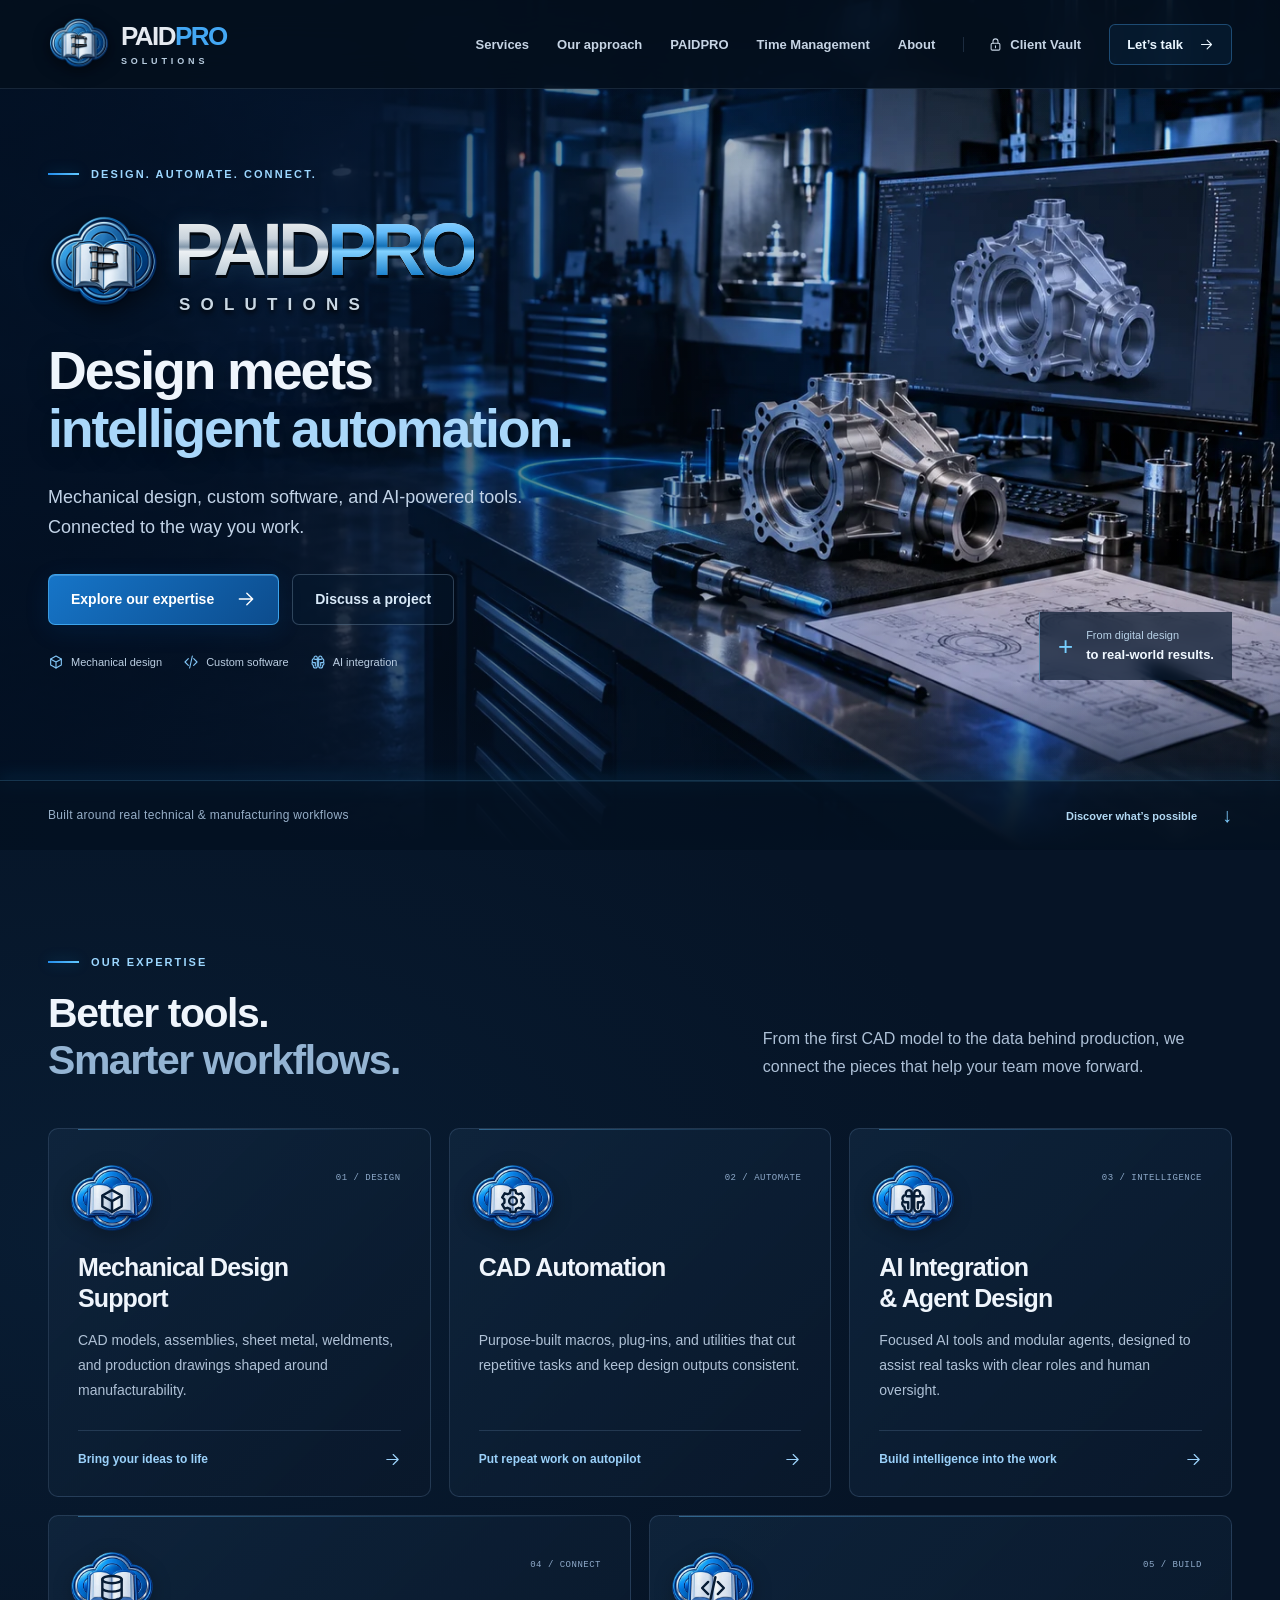
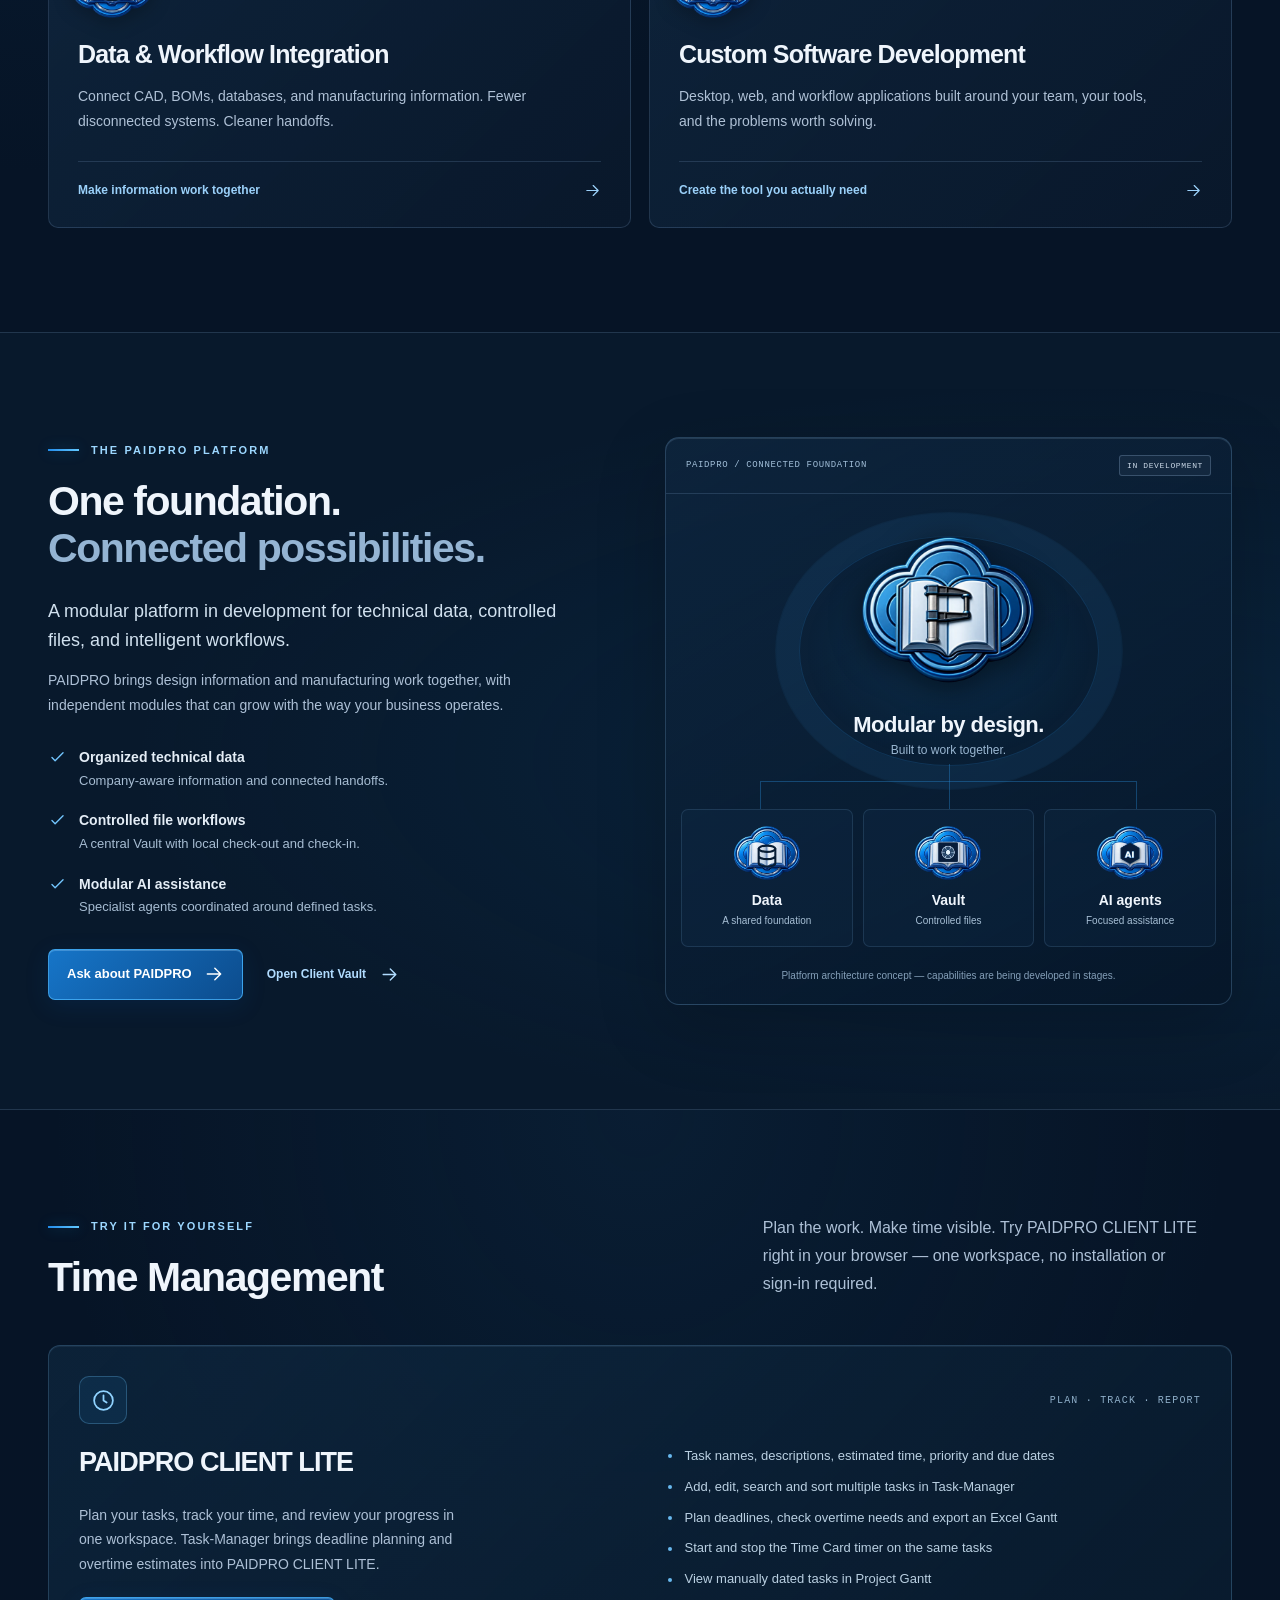
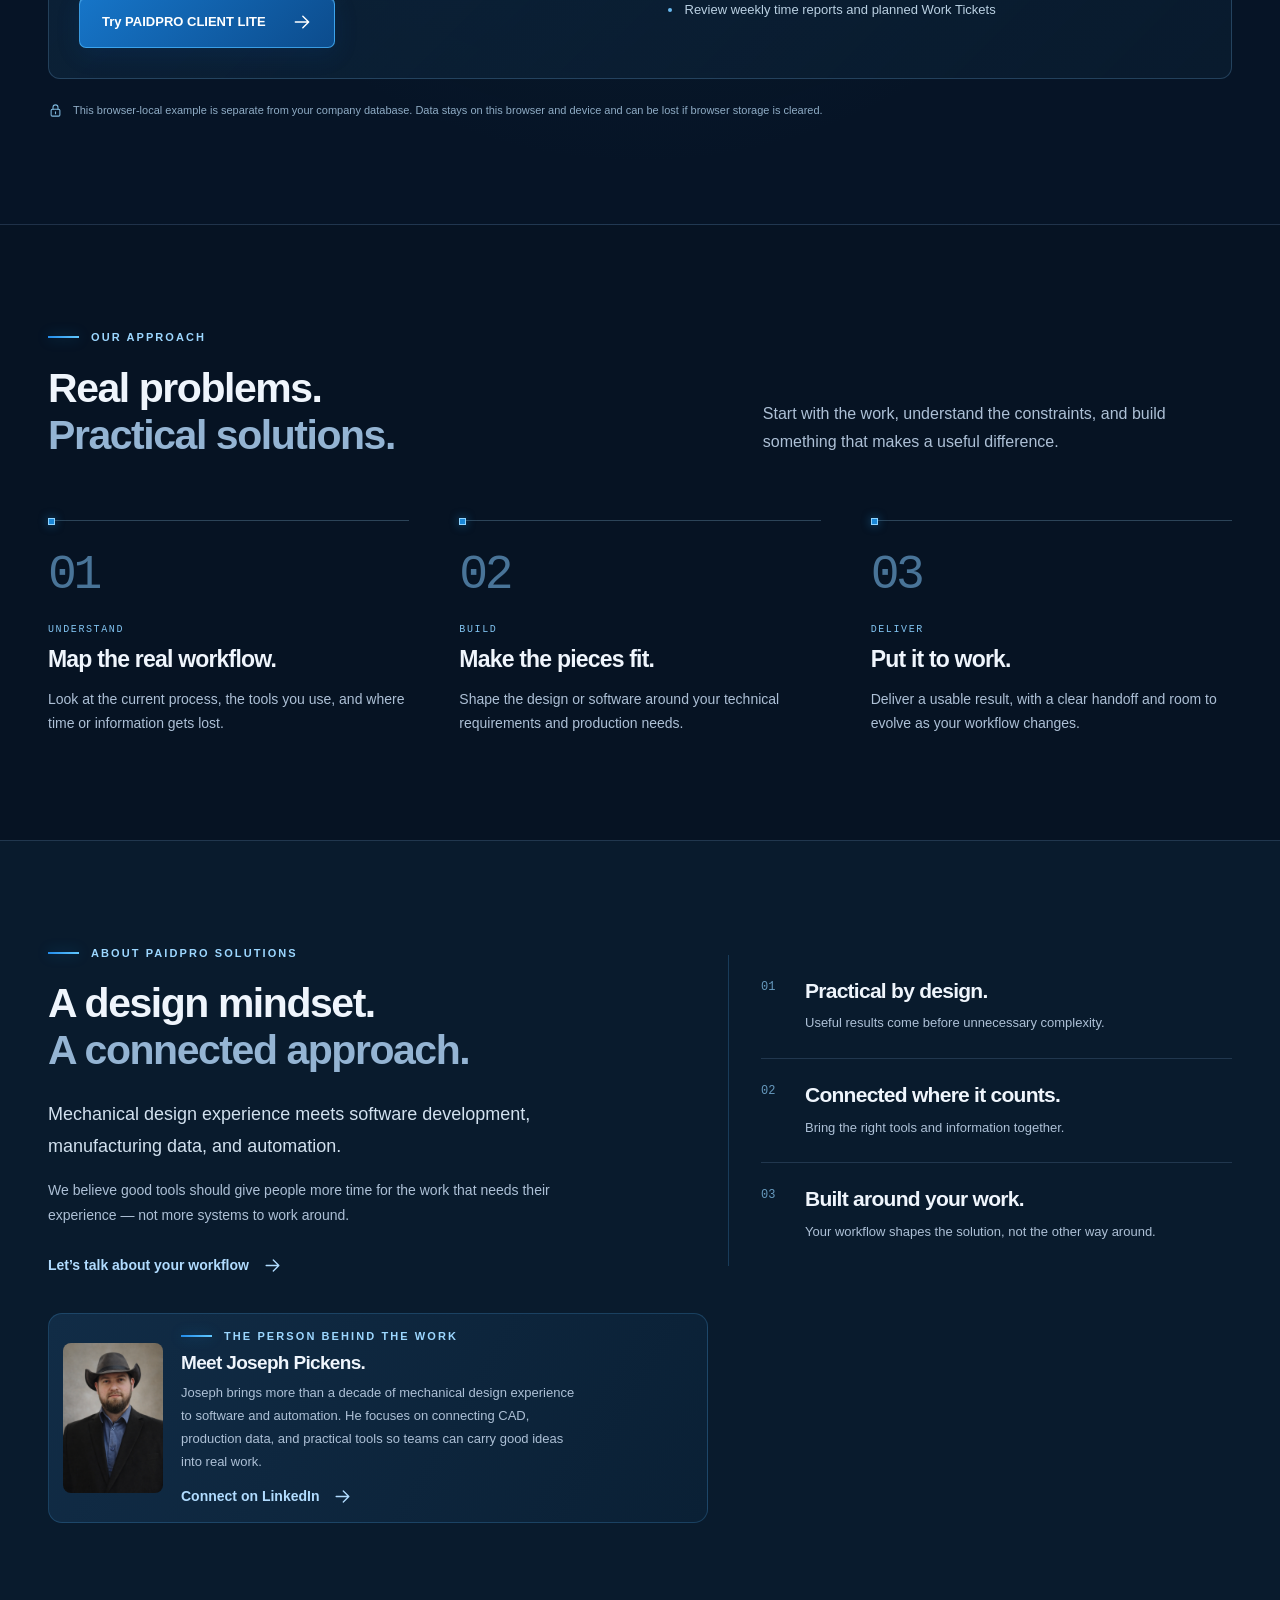
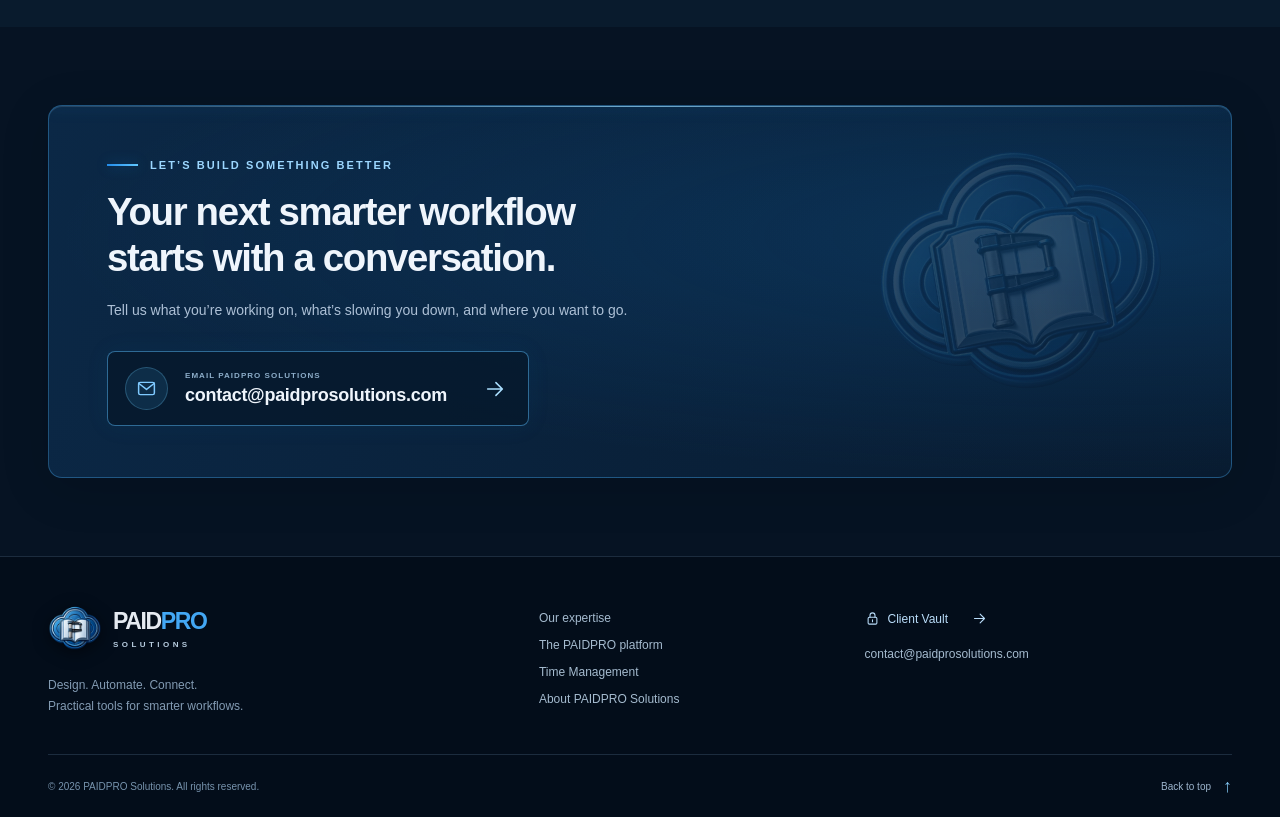
==== commit 4cc23ebc: "Merge Client Lite workspace with Task-Manager and update Time Management" ====
--- a/index.html
+++ b/index.html
@@ -167,25 +167,18 @@
       <div class="container">
         <div class="section-heading">
           <div><p class="eyebrow"><span class="eyebrow-line"></span> Try it for yourself</p><h2 id="time-management-title">Time Management</h2></div>
-          <p>Plan the work. Make time visible. Explore two hands-on PAIDPRO examples right in your browser — no installation or sign-in required.</p>
+          <p>Plan the work. Make time visible. Try PAIDPRO CLIENT LITE right in your browser — one workspace, no installation or sign-in required.</p>
         </div>
         <div class="time-tools">
-          <article class="time-tool" aria-labelledby="task-manager-title">
-            <div class="time-tool-top"><div class="time-tool-icon"><svg aria-hidden="true"><use href="#icon-tasks"></use></svg></div><span class="time-tool-label">PLAN YOUR TASKS</span></div>
-            <h3 id="task-manager-title">Task Manager</h3>
-            <p>A simple place to capture what needs doing, how long it should take, and when it needs to be done.</p>
-            <ul class="time-tool-features"><li>Task names and descriptions</li><li>Estimated time, priority, and due date</li><li>Add, edit, search, and sort multiple tasks</li></ul>
-            <a class="button button-primary" href="task-manager.html">Try Task Manager <svg aria-hidden="true"><use href="#icon-arrow"></use></svg></a>
-          </article>
-          <article class="time-tool" aria-labelledby="client-lite-title">
-            <div class="time-tool-top"><div class="time-tool-icon"><svg aria-hidden="true"><use href="#icon-clock"></use></svg></div><span class="time-tool-label">TRACK YOUR TIME</span></div>
-            <h3 id="client-lite-title">PAIDPRO Client Lite</h3>
-            <p>Explore how planned tasks and recorded work come together in a preview of the PAIDPRO desktop experience.</p>
-            <ul class="time-tool-features"><li>Start and stop the Time Card timer</li><li>View manually dated tasks in Project Gantt</li><li>Explore weekly reports and planned Work Tickets</li></ul>
-            <a class="button button-ghost" href="lite-demo.html">Try Client Lite <svg aria-hidden="true"><use href="#icon-arrow"></use></svg></a>
-          </article>
-        </div>
-        <p class="time-management-note"><svg aria-hidden="true"><use href="#icon-lock"></use></svg><span>These are browser-local examples, separate from your company database. Data stays on this browser and device and can be lost if browser storage is cleared.</span></p>
+          <article class="time-tool client-lite-tool" aria-labelledby="client-lite-title">
+            <div class="time-tool-top"><div class="time-tool-icon"><svg aria-hidden="true"><use href="#icon-clock"></use></svg></div><span class="time-tool-label">PLAN · TRACK · REPORT</span></div>
+            <h3 id="client-lite-title">PAIDPRO CLIENT LITE</h3>
+            <p>Plan your tasks, track your time, and review your progress in one workspace. Task-Manager brings deadline planning and overtime estimates into PAIDPRO CLIENT LITE.</p>
+            <ul class="time-tool-features"><li>Task names, descriptions, estimated time, priority and due dates</li><li>Add, edit, search and sort multiple tasks in Task-Manager</li><li>Plan deadlines, check overtime needs and export an Excel Gantt</li><li>Start and stop the Time Card timer on the same tasks</li><li>View manually dated tasks in Project Gantt</li><li>Review weekly time reports and planned Work Tickets</li></ul>
+            <a class="button button-primary" href="lite-demo.html">Try PAIDPRO CLIENT LITE <svg aria-hidden="true"><use href="#icon-arrow"></use></svg></a>
+          </article>
+        </div>
+        <p class="time-management-note"><svg aria-hidden="true"><use href="#icon-lock"></use></svg><span>This browser-local example is separate from your company database. Data stays on this browser and device and can be lost if browser storage is cleared.</span></p>
       </div>
     </section>
 
--- a/styles.css
+++ b/styles.css
@@ -148,6 +148,12 @@
 
 .time-management-section { background: radial-gradient(ellipse at 50% 0, #17466c30, transparent 65%), #061426; border-bottom: 1px solid var(--line); }
 .time-tools { display: grid; grid-template-columns: repeat(2, minmax(0, 1fr)); gap: 24px; }
+.client-lite-tool { grid-column: 1 / -1; }
+.time-tool.client-lite-tool { display: grid; grid-template-columns: minmax(0, 1fr) minmax(0, 1fr); column-gap: 55px; }
+.client-lite-tool .time-tool-top { grid-column: 1 / -1; }
+.client-lite-tool > h3, .client-lite-tool > p, .client-lite-tool > .button { grid-column: 1; }
+.client-lite-tool .time-tool-features { grid-column: 2; grid-row: 2 / 5; margin-top: 0; }
+.client-lite-tool > .button { justify-self: start; max-width: 100%; margin-top: 24px; }
 .time-tool { display: flex; flex-direction: column; align-items: flex-start; padding: 30px; border: 1px solid #5d90b850; border-radius: 12px; background: linear-gradient(135deg, #12314c7a, #091b2e); box-shadow: inset 0 1px 0 #c5e5fb12; }
 .time-tool-top { display: flex; align-items: center; justify-content: space-between; width: 100%; gap: 16px; margin-bottom: 22px; }
 .time-tool-icon { display: grid; place-items: center; width: 48px; height: 48px; border-radius: 10px; background: #1d6fac25; color: #90d3ff; border: 1px solid #67b8ed4d; }
@@ -324,6 +330,8 @@
   .platform-actions { flex-direction: column; align-items: flex-start; gap: 20px; }
   .platform-actions .button { width: 100%; justify-content: space-between; }
   .time-tools { grid-template-columns: 1fr; gap: 18px; }
+  .time-tool.client-lite-tool { display: flex; }
+  .client-lite-tool .time-tool-features { margin-top: 23px; }
   .time-tool { padding: 24px; }
   .time-tool-top { margin-bottom: 19px; }
   .time-tool h3 { font-size: 25px; }
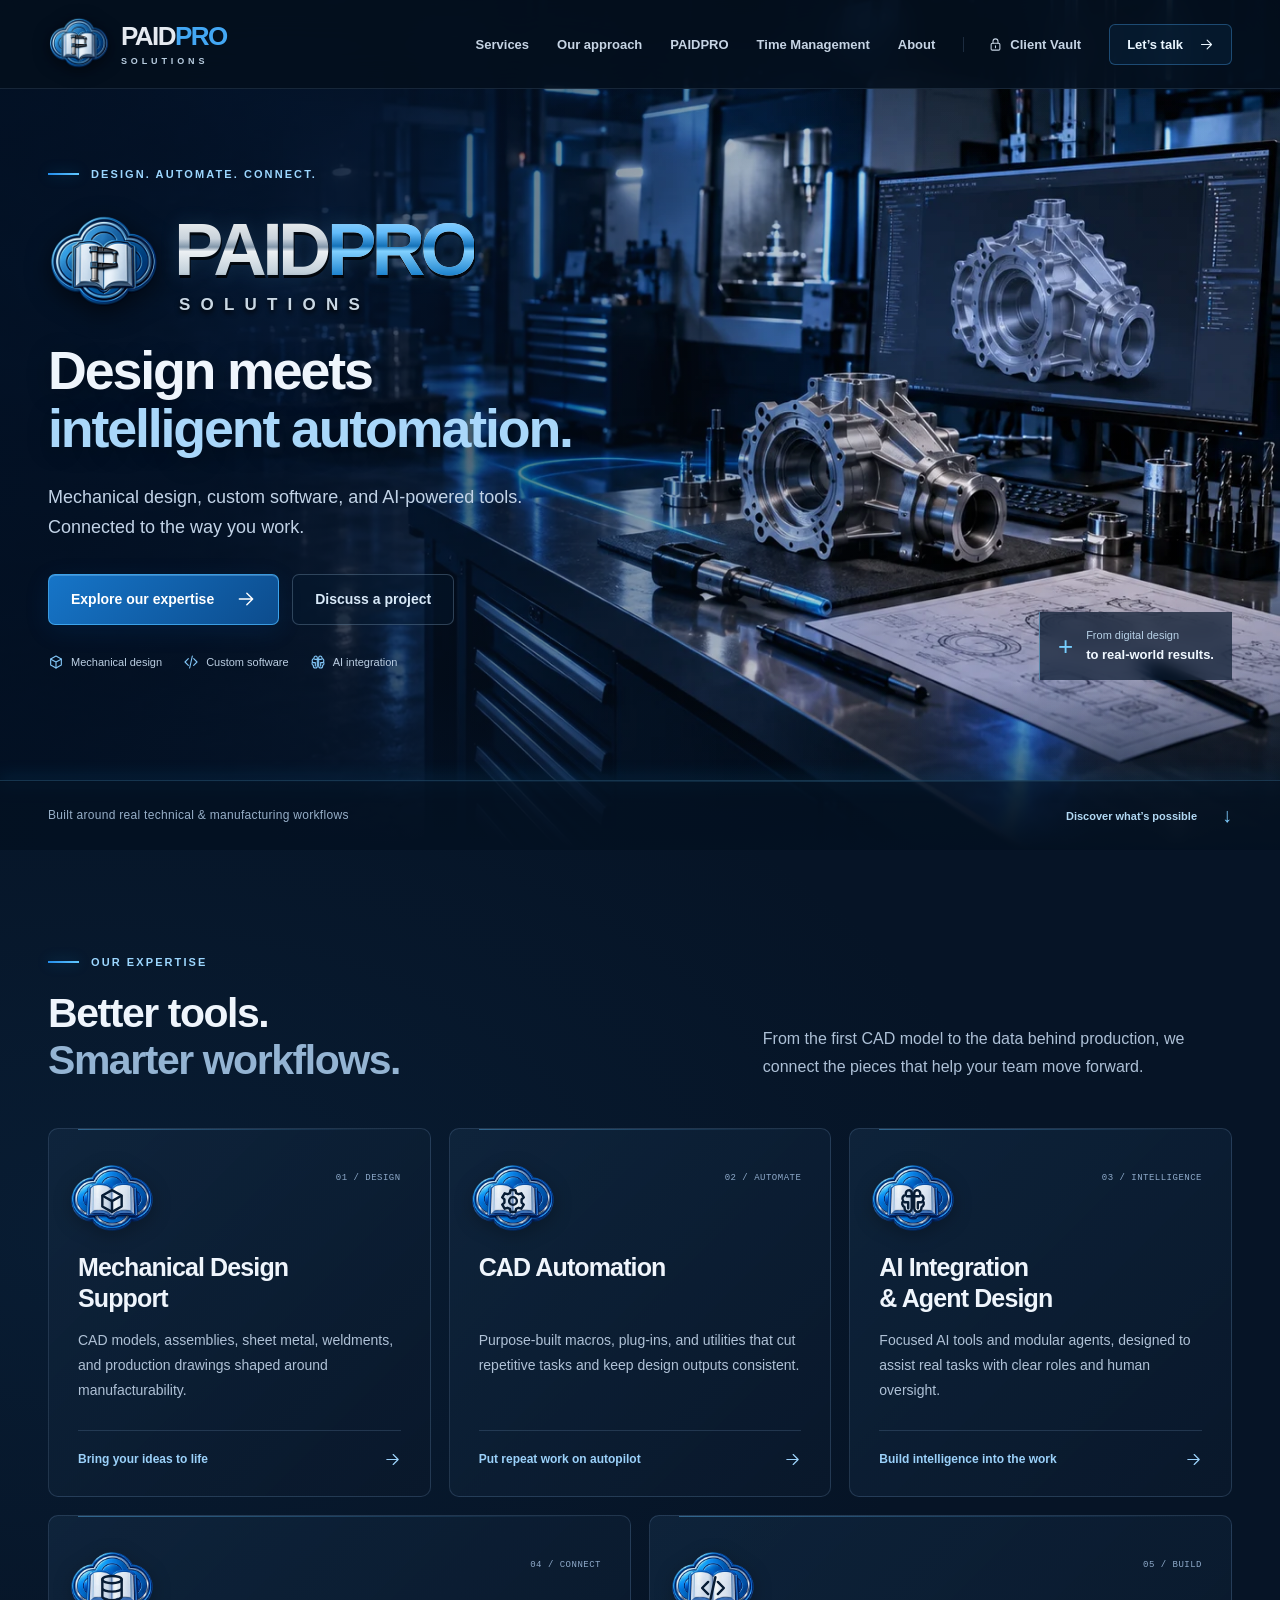
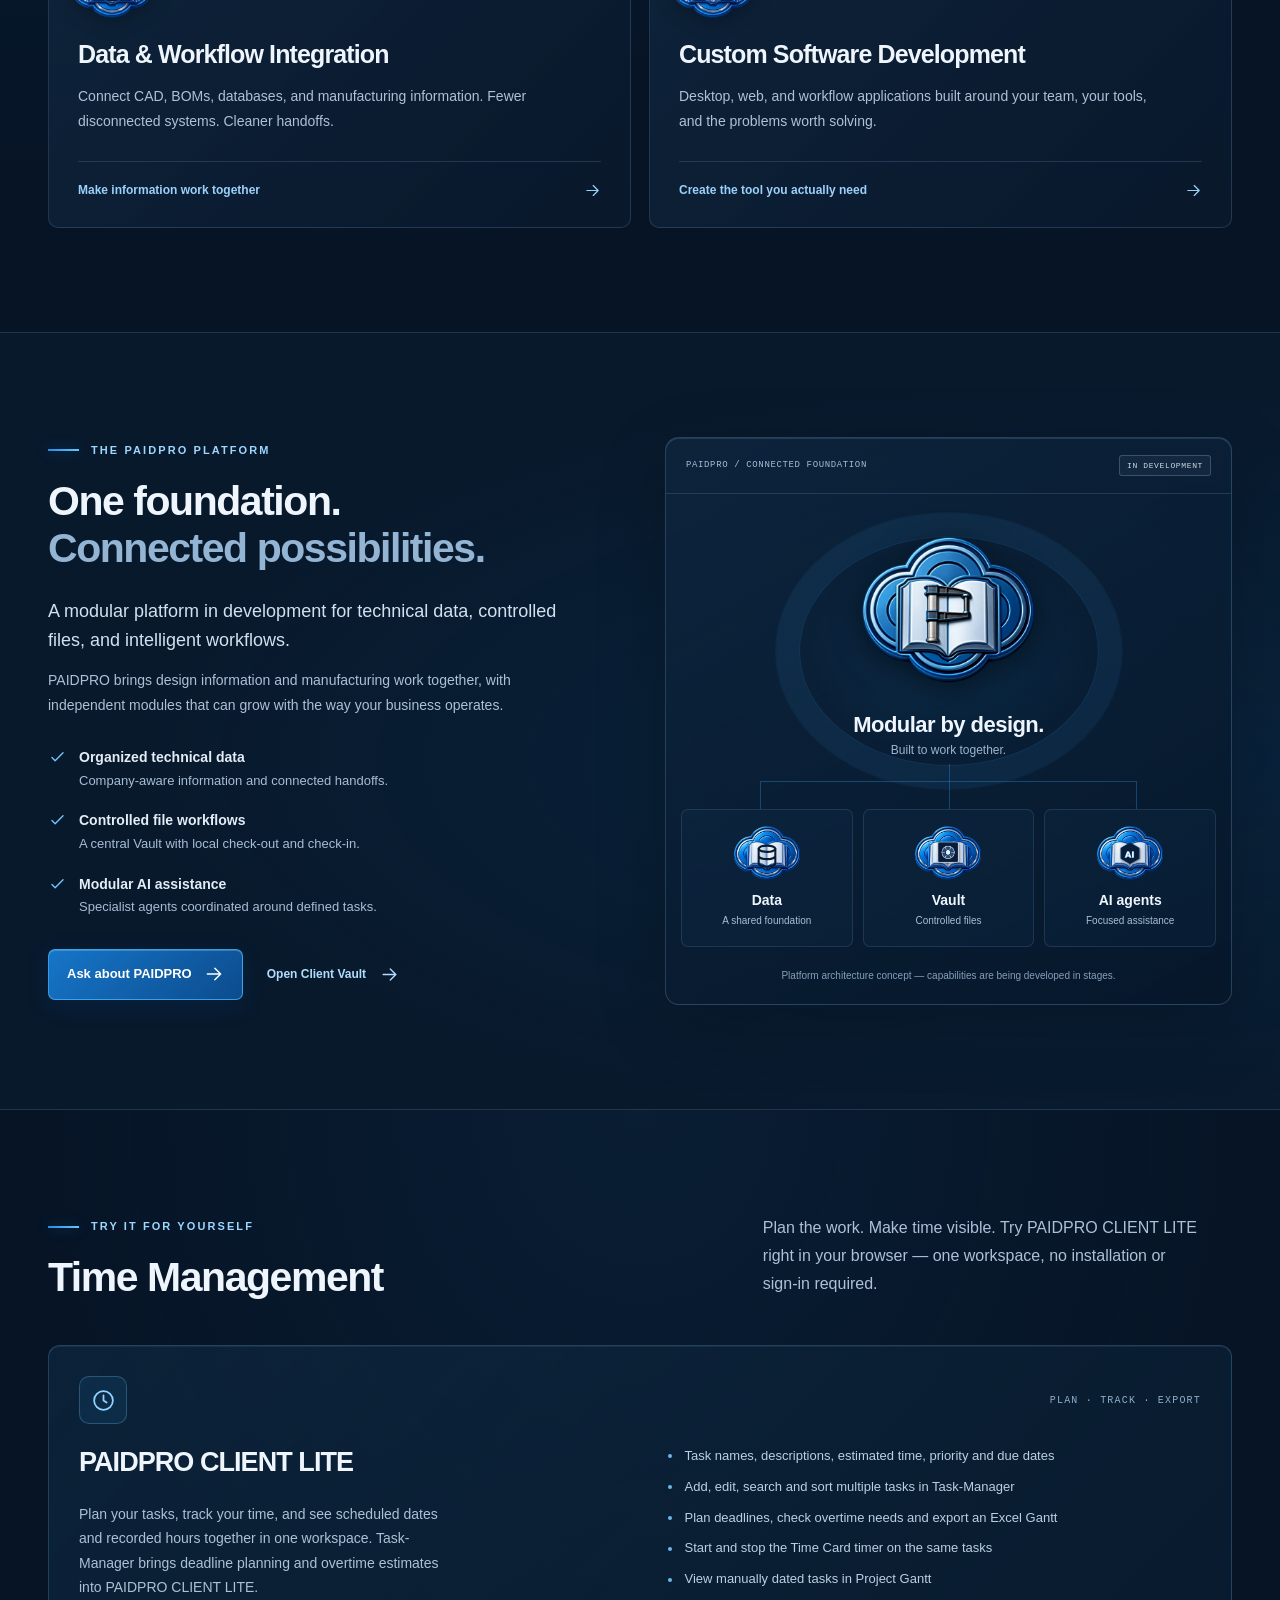
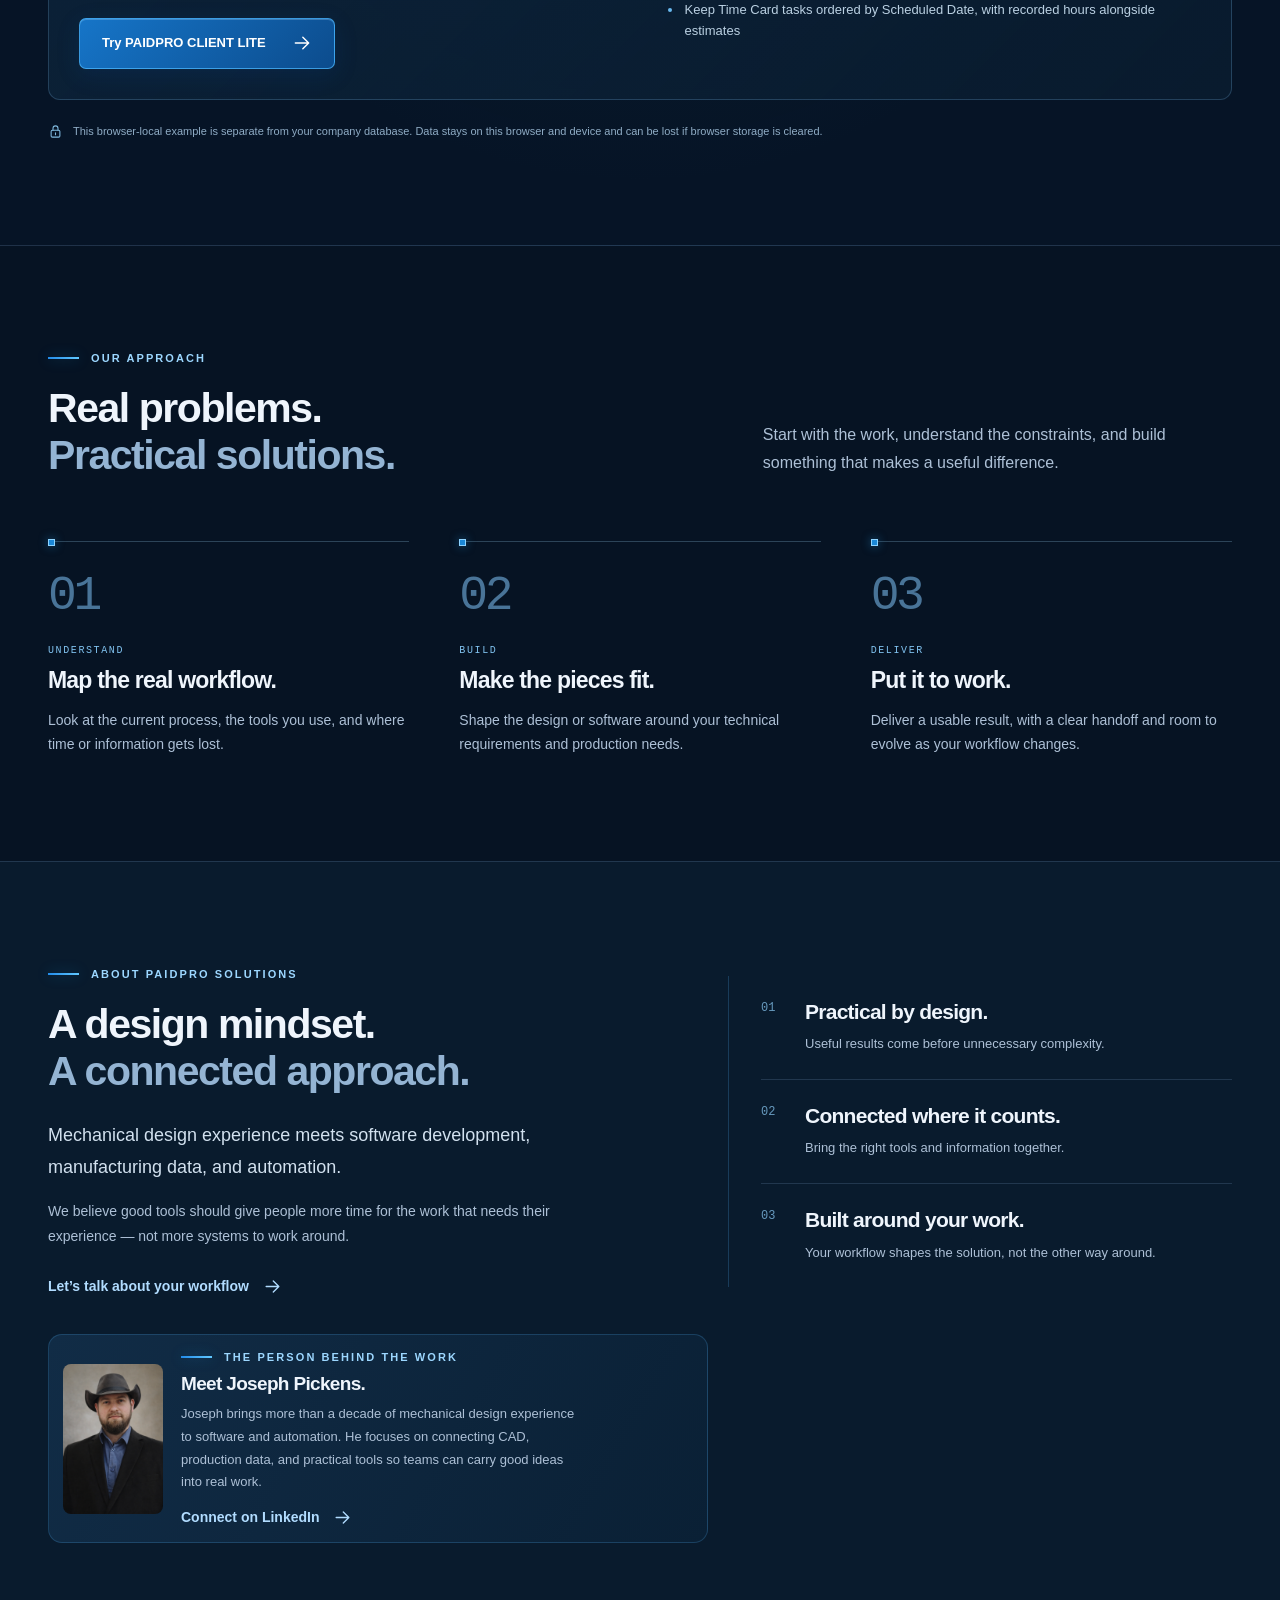
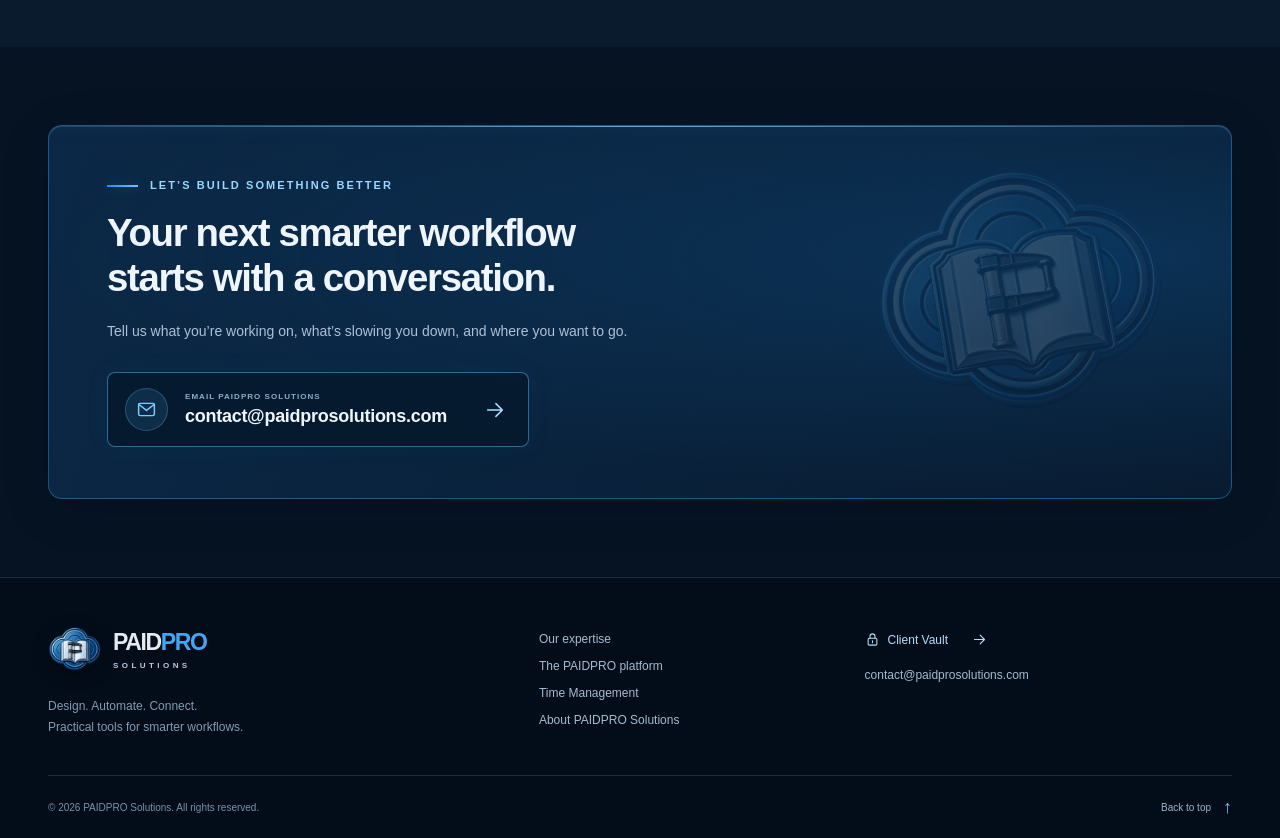
==== commit 129de3f9: "Consolidate Time Card with scheduled dates and remove Reports" ====
--- a/index.html
+++ b/index.html
@@ -171,10 +171,10 @@
         </div>
         <div class="time-tools">
           <article class="time-tool client-lite-tool" aria-labelledby="client-lite-title">
-            <div class="time-tool-top"><div class="time-tool-icon"><svg aria-hidden="true"><use href="#icon-clock"></use></svg></div><span class="time-tool-label">PLAN · TRACK · REPORT</span></div>
+            <div class="time-tool-top"><div class="time-tool-icon"><svg aria-hidden="true"><use href="#icon-clock"></use></svg></div><span class="time-tool-label">PLAN · TRACK · EXPORT</span></div>
             <h3 id="client-lite-title">PAIDPRO CLIENT LITE</h3>
-            <p>Plan your tasks, track your time, and review your progress in one workspace. Task-Manager brings deadline planning and overtime estimates into PAIDPRO CLIENT LITE.</p>
-            <ul class="time-tool-features"><li>Task names, descriptions, estimated time, priority and due dates</li><li>Add, edit, search and sort multiple tasks in Task-Manager</li><li>Plan deadlines, check overtime needs and export an Excel Gantt</li><li>Start and stop the Time Card timer on the same tasks</li><li>View manually dated tasks in Project Gantt</li><li>Review weekly time reports and planned Work Tickets</li></ul>
+            <p>Plan your tasks, track your time, and see scheduled dates and recorded hours together in one workspace. Task-Manager brings deadline planning and overtime estimates into PAIDPRO CLIENT LITE.</p>
+            <ul class="time-tool-features"><li>Task names, descriptions, estimated time, priority and due dates</li><li>Add, edit, search and sort multiple tasks in Task-Manager</li><li>Plan deadlines, check overtime needs and export an Excel Gantt</li><li>Start and stop the Time Card timer on the same tasks</li><li>View manually dated tasks in Project Gantt</li><li>Keep Time Card tasks ordered by Scheduled Date, with recorded hours alongside estimates</li></ul>
             <a class="button button-primary" href="lite-demo.html">Try PAIDPRO CLIENT LITE <svg aria-hidden="true"><use href="#icon-arrow"></use></svg></a>
           </article>
         </div>
